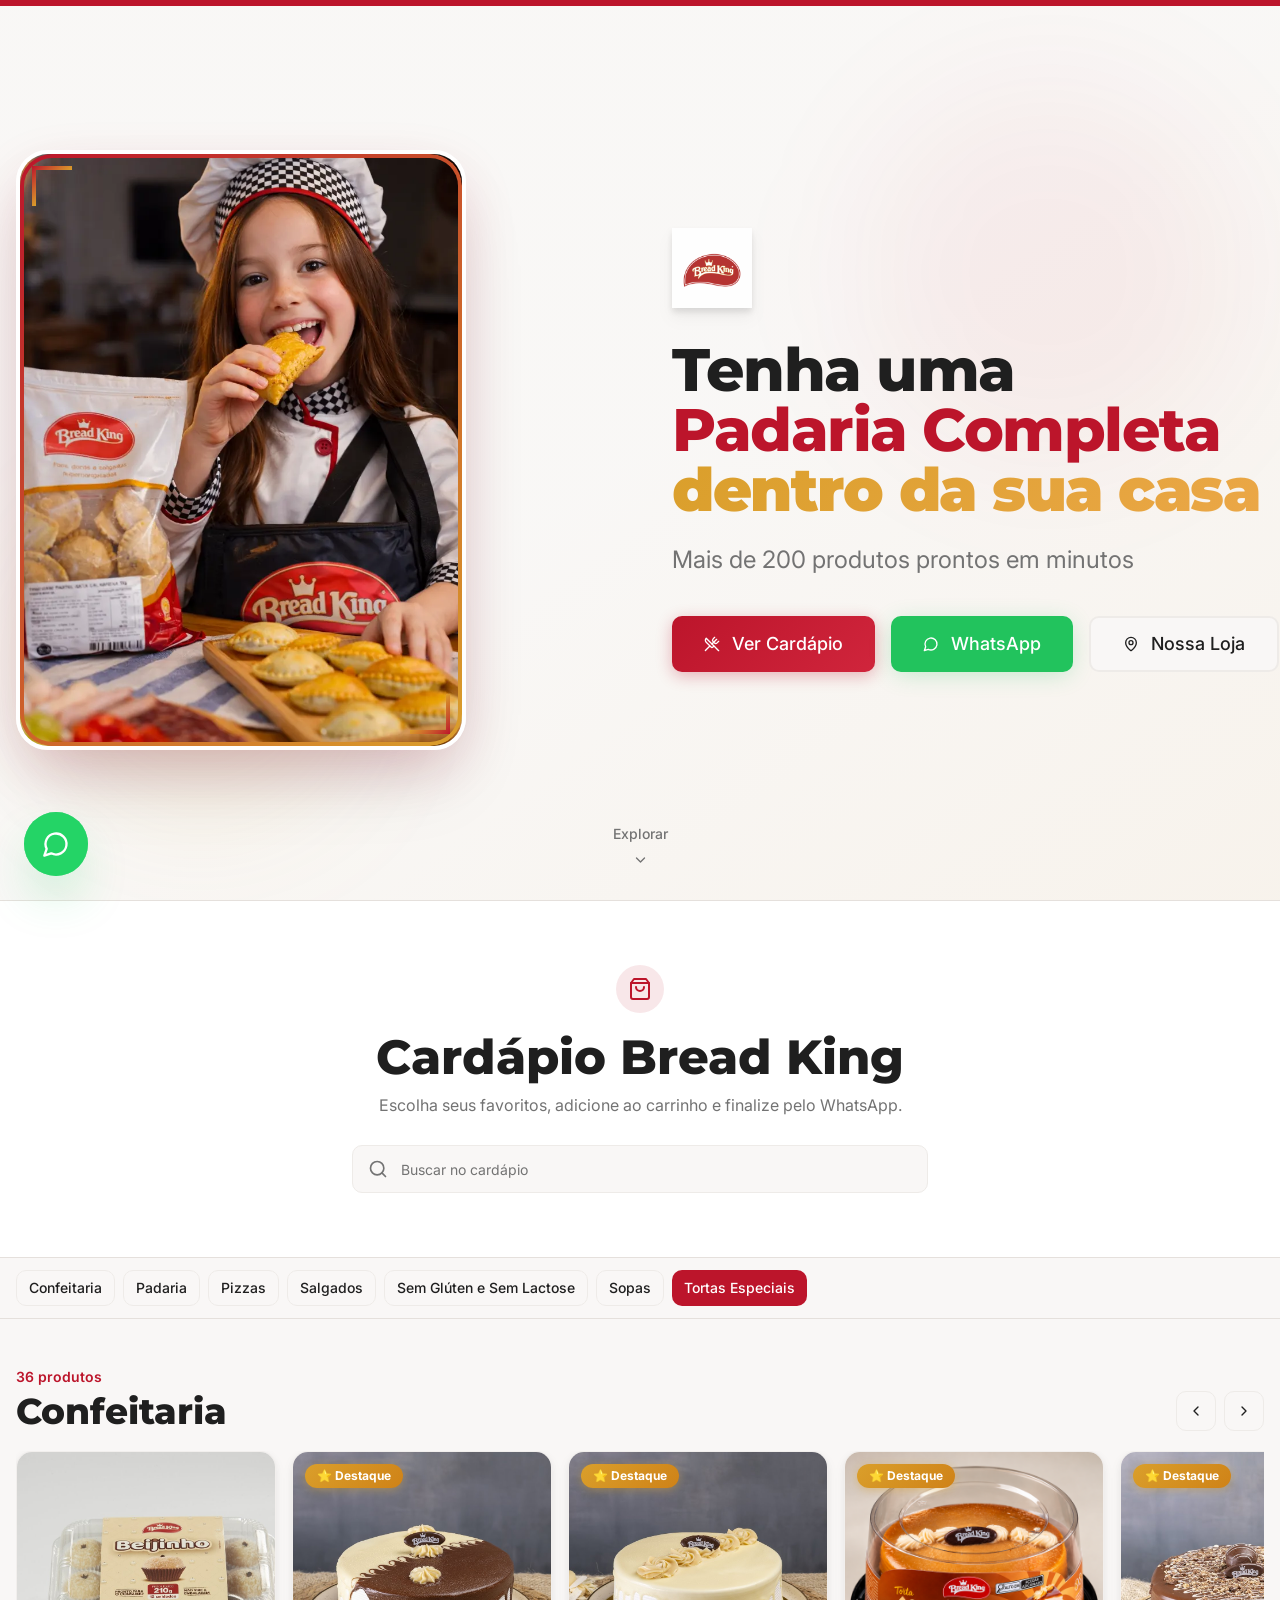
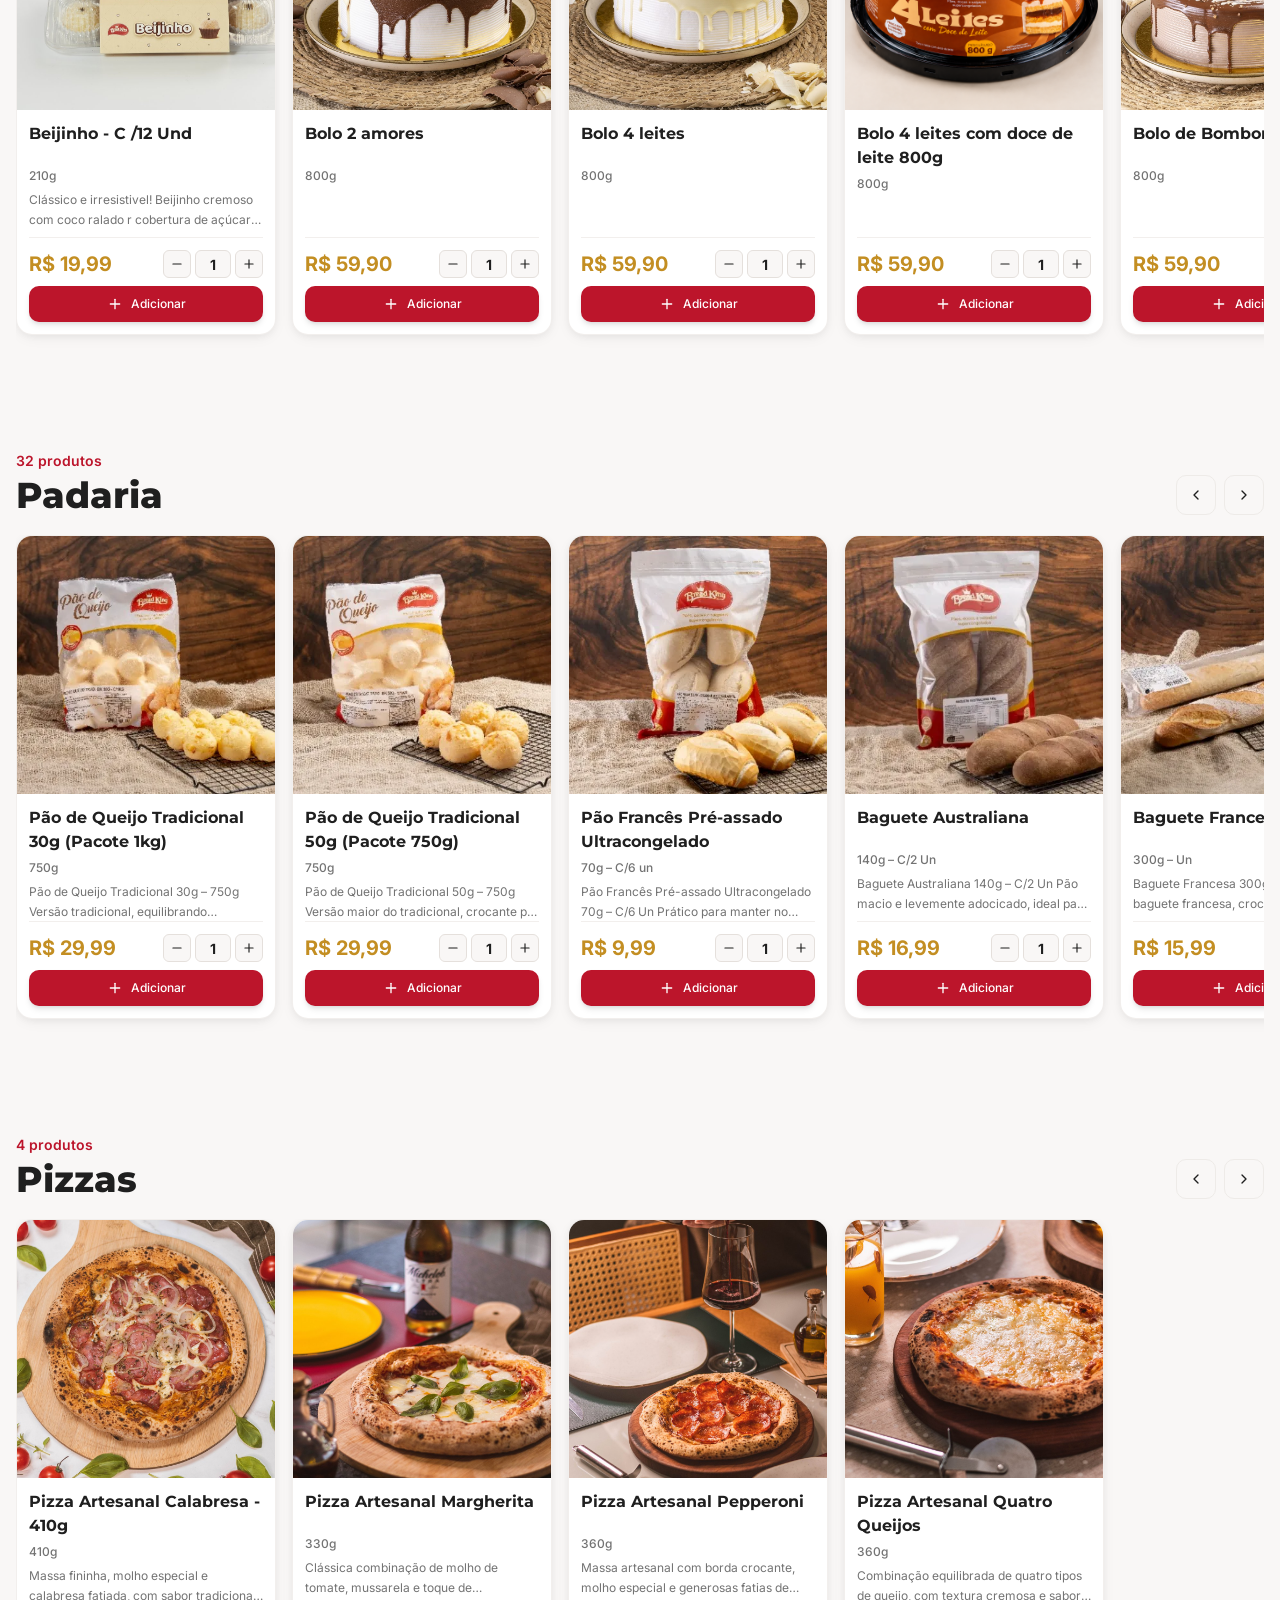
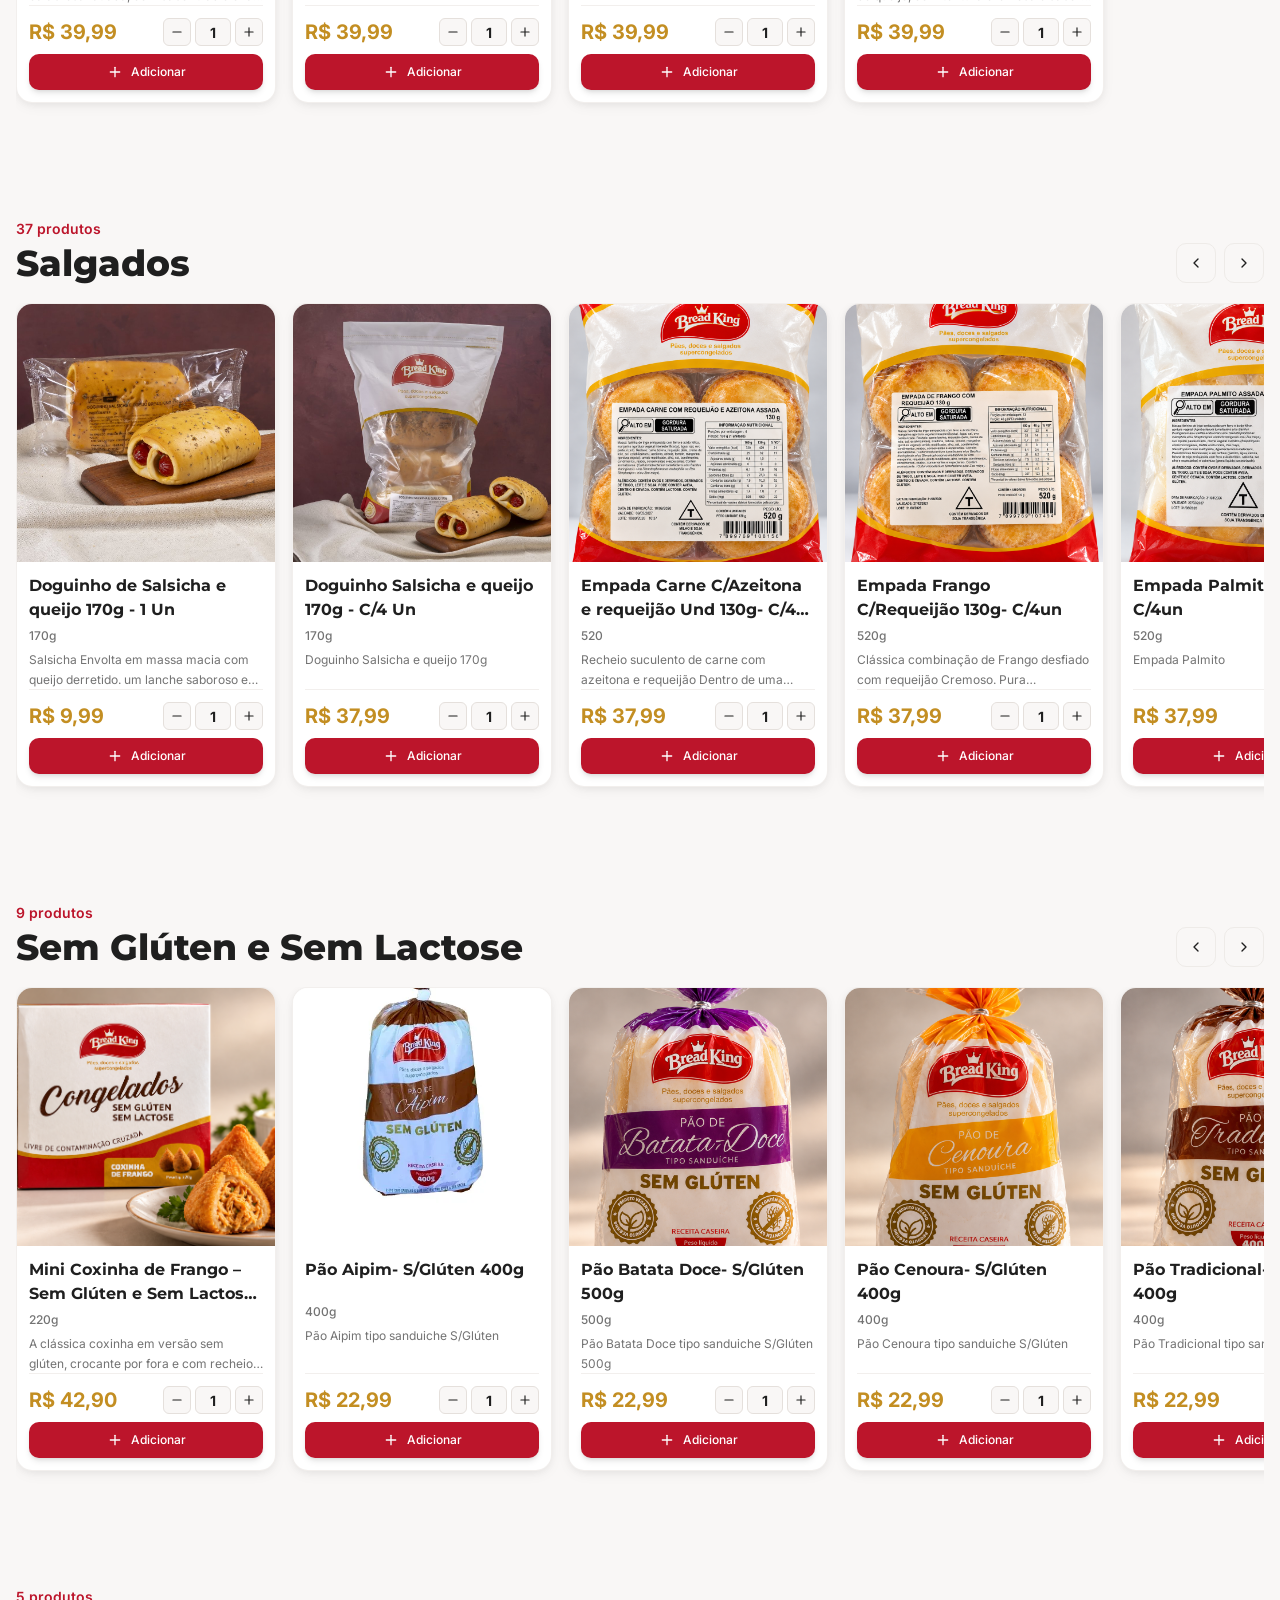
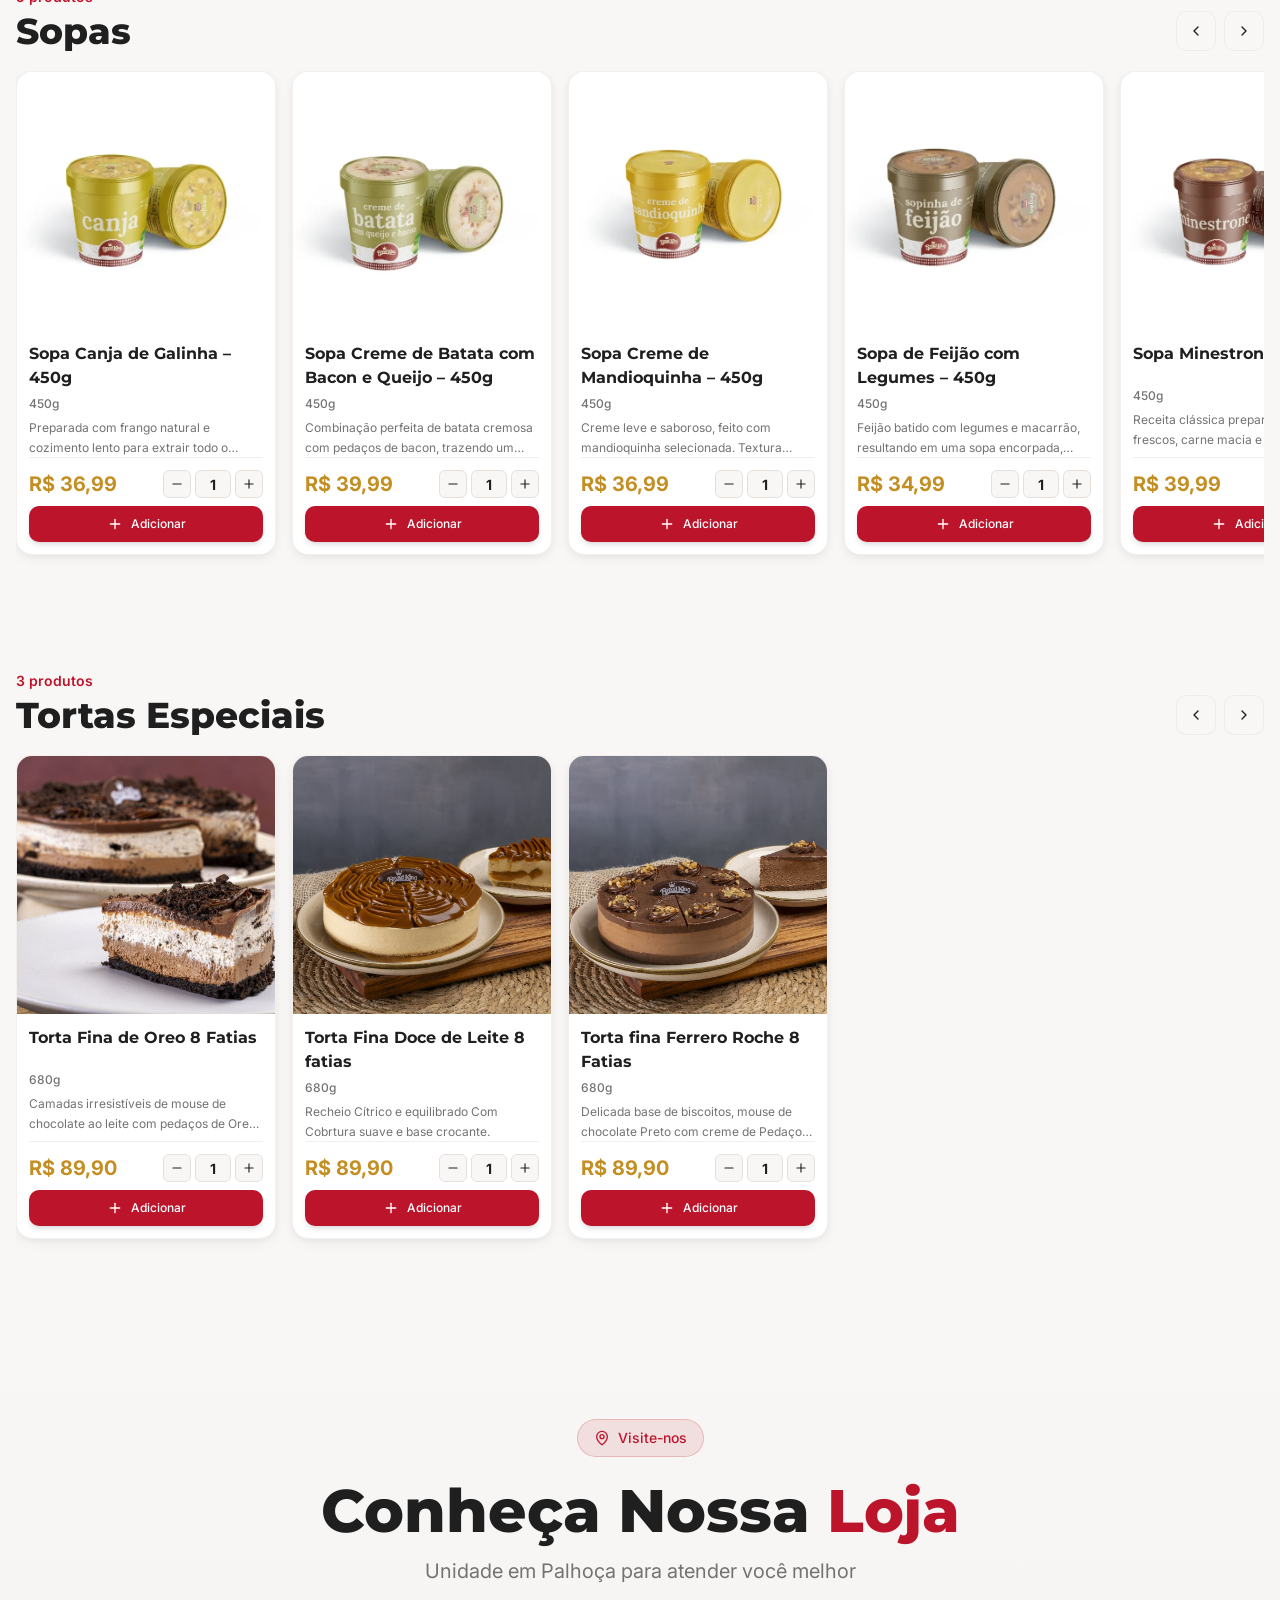
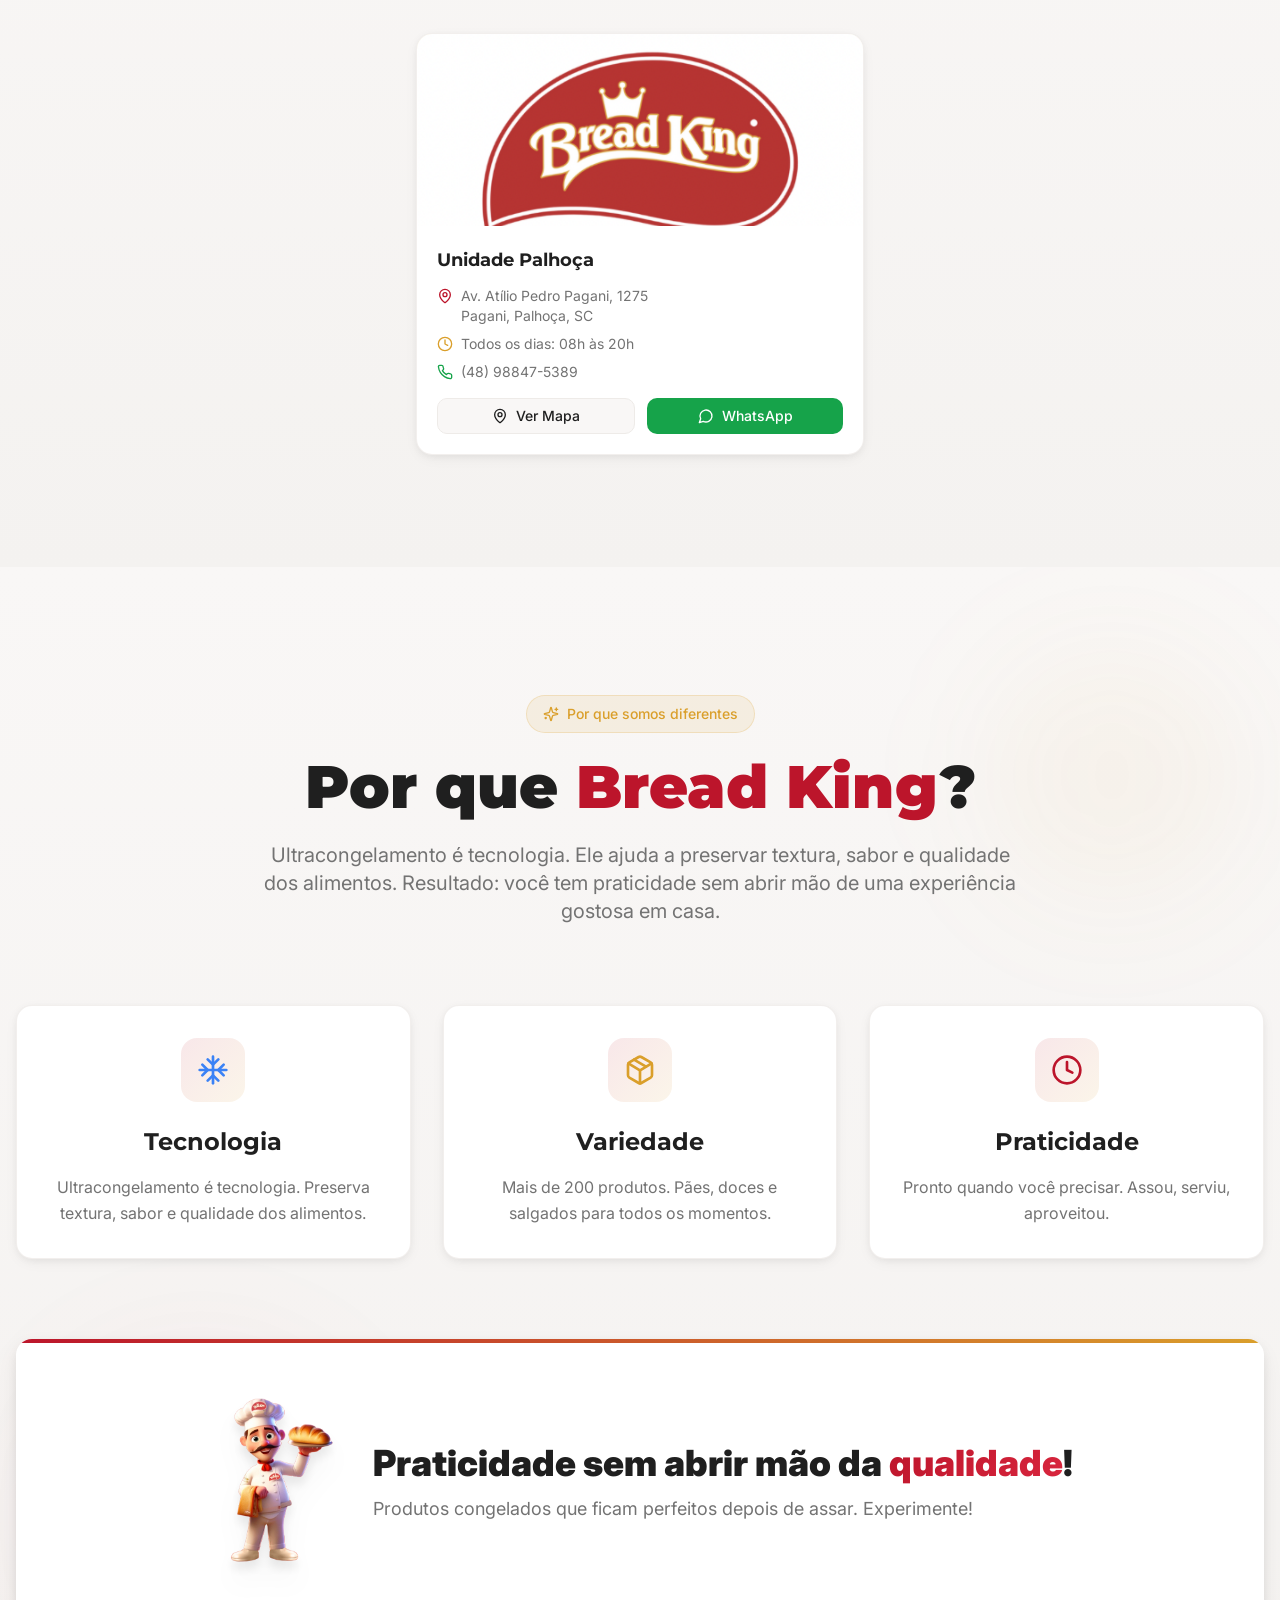
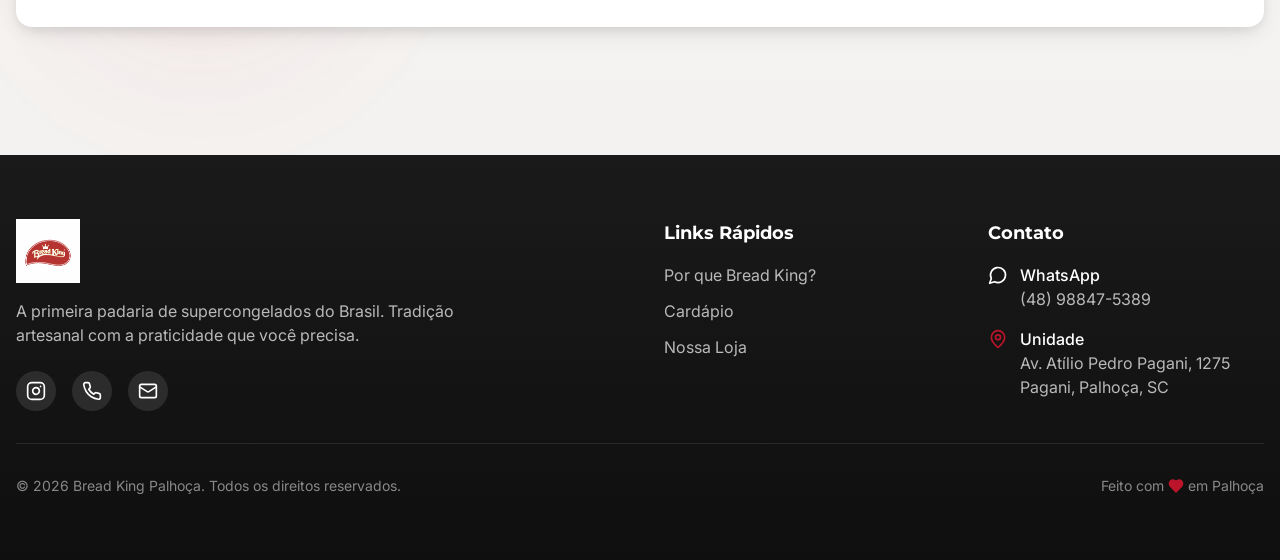
==== site/index.html @ 1076aaf2 "Etapa 1: escopo, levantamento e clone do site Bread King pra unidade Palhoça Co-Authored-By: Claude " ====
<!doctype html>
<html lang="pt-BR">
<head>
<meta charset="UTF-8"/><meta name="viewport" content="width=device-width, initial-scale=1.0"/><meta name="author" content="Bread King Palhoça"/><link rel="icon" type="image/png" href="imagens/marca/logo-bread-king-CVrHv7_B.png"/><link rel="preconnect" href="https://fonts.googleapis.com"/><link rel="preconnect" href="https://fonts.gstatic.com" crossorigin/><link href="https://fonts.googleapis.com/css2?family=Montserrat:wght@400;500;600;700;800;900&family=Inter:wght@300;400;500;600;700&display=swap" rel="stylesheet"/><link rel="stylesheet" href="estilos/referencia.css"/><link rel="stylesheet" href="estilos/extra.css"/><script src="dados/unidade.js"></script><script src="dados/catalogo.js"></script><script src="js/icones.js"></script><script src="js/comum.js"></script>
<title>Bread King Palhoça | Cardápio Completo</title>
<meta name="description" content="Conheça o cardápio completo da Bread King Palhoça e faça seu pedido pelo WhatsApp."/>
<meta property="og:title" content="Bread King Palhoça | Cardápio Completo"/><meta property="og:description" content="Conheça o cardápio completo da Bread King Palhoça e faça seu pedido pelo WhatsApp."/><meta property="og:type" content="website"/><meta property="og:image" content="imagens/marca/hero-leticia.webp"/>
<script src="js/cardapio.js"></script>
</head>
<body>
<div class="min-h-screen bg-background">
<section class="hero-split min-h-screen relative overflow-hidden">
  <div class="absolute top-0 left-0 right-0 w-full h-1.5 bg-primary z-10"></div>
  <div class="absolute inset-0 bg-gradient-to-br from-background via-background to-secondary/5"></div>
  <div class="absolute top-20 right-10 w-96 h-96 bg-primary/5 rounded-full blur-3xl"></div>
  <div class="absolute bottom-20 left-10 w-80 h-80 bg-secondary/10 rounded-full blur-3xl"></div>
  <div class="relative z-10 min-h-screen flex items-center"><div class="container mx-auto px-4 py-20"><div class="grid lg:grid-cols-2 gap-12 lg:gap-16 items-center">
    <div class="order-2 lg:order-1 flex justify-center lg:justify-start"><div class="hero-photo-frame"><img alt="Letícia com pão Bread King" class="w-full h-full object-cover" fetchpriority="high" src="imagens/marca/hero-leticia.webp" width="768" height="1152"/><div class="hero-photo-corner top-0 left-0"></div><div class="hero-photo-corner bottom-0 right-0 rotate-180"></div></div></div>
    <div class="order-1 lg:order-2 text-center lg:text-left">
      <div class="mb-8"><img alt="Bread King" class="h-16 md:h-20 object-contain mx-auto lg:mx-0 drop-shadow-lg" src="imagens/marca/logo-bread-king-CVrHv7_B.png"/></div>
      <h1 class="text-3xl sm:text-4xl md:text-5xl lg:text-6xl font-extrabold tracking-tight leading-[1.1] mb-6"><span class="block text-foreground">Tenha uma</span><span class="block text-primary">Padaria Completa</span><span class="block bread-gradient-text-gold">dentro da sua casa</span></h1>
      <p class="text-lg md:text-xl lg:text-2xl text-muted-foreground max-w-xl mx-auto lg:mx-0 mb-10">Mais de 200 produtos prontos em minutos</p>
      <div class="flex flex-col sm:flex-row gap-4 justify-center lg:justify-start items-center">
        <button type="button" id="ver-cardapio" class="inline-flex items-center justify-center whitespace-nowrap font-medium ring-offset-background transition-colors focus-visible:outline-none focus-visible:ring-2 focus-visible:ring-ring focus-visible:ring-offset-2 disabled:pointer-events-none disabled:opacity-50 [&_svg]:pointer-events-none [&_svg]:size-4 [&_svg]:shrink-0 bg-primary text-primary-foreground hover:bg-primary/90 rounded-md btn-primary-gradient h-14 px-8 text-lg gap-3 w-full sm:w-auto bread-glow-red"><span data-icone="utensils-crossed"></span>Ver Cardápio</button>
        <a data-whats-href="Olá! Vim pelo site da Bread King Palhoça." target="_blank" rel="noopener" class="inline-flex items-center justify-center whitespace-nowrap font-medium ring-offset-background transition-colors focus-visible:outline-none focus-visible:ring-2 focus-visible:ring-ring focus-visible:ring-offset-2 disabled:pointer-events-none disabled:opacity-50 [&_svg]:pointer-events-none [&_svg]:size-4 [&_svg]:shrink-0 rounded-md h-14 px-8 text-lg bg-[hsl(142,70%,45%)] hover:bg-[hsl(142,70%,40%)] text-white gap-3 w-full sm:w-auto bread-glow-green"><span data-icone="message-circle"></span>WhatsApp</a>
        <button type="button" id="nossa-loja" class="inline-flex items-center justify-center whitespace-nowrap font-medium ring-offset-background transition-colors focus-visible:outline-none focus-visible:ring-2 focus-visible:ring-ring focus-visible:ring-offset-2 disabled:pointer-events-none disabled:opacity-50 [&_svg]:pointer-events-none [&_svg]:size-4 [&_svg]:shrink-0 border border-input bg-background hover:bg-accent hover:text-accent-foreground rounded-md btn-outline-premium h-14 px-8 text-lg gap-3 w-full sm:w-auto"><span data-icone="map-pin"></span>Nossa Loja</button>
      </div>
    </div>
  </div></div></div>
  <div class="absolute bottom-8 left-1/2 -translate-x-1/2"><button type="button" id="explorar" class="flex flex-col items-center gap-2 text-muted-foreground hover:text-primary transition-colors"><span class="text-sm font-medium">Explorar</span><span data-icone="chevron-down" class="animate-scroll-down"></span></button></div>
</section>

<section class="bg-background" id="cardapio">
  <div class="border-y border-border bg-card py-12 md:py-16"><div class="container mx-auto px-4 text-center">
    <div class="mx-auto mb-5 flex h-12 w-12 items-center justify-center rounded-full bg-primary/10 text-primary"><span data-icone="shopping-bag" data-cls="h-6 w-6"></span></div>
    <h2 class="text-3xl font-extrabold md:text-5xl">Cardápio Bread King</h2>
    <p class="mx-auto mt-3 max-w-2xl text-muted-foreground">Escolha seus favoritos, adicione ao carrinho e finalize pelo WhatsApp.</p>
    <div class="relative mx-auto mt-7 max-w-xl"><span data-icone="search" data-cls="pointer-events-none absolute left-4 top-1/2 h-5 w-5 -translate-y-1/2 text-muted-foreground"></span><input id="busca" type="search" class="flex w-full border border-input px-3 py-2 text-base ring-offset-background placeholder:text-muted-foreground focus-visible:outline-none focus-visible:ring-2 focus-visible:ring-ring focus-visible:ring-offset-2 md:text-sm h-12 rounded-md bg-background pl-12 pr-12" placeholder="Buscar no cardápio"/></div>
  </div></div>
  <nav aria-label="Categorias do cardápio" class="top-0 sticky z-30 border-b border-border bg-background/95 backdrop-blur-md"><div id="nav-categorias" class="container mx-auto flex gap-2 overflow-x-auto px-4 py-3 scrollbar-hide"></div></nav>
  <div class="container mx-auto px-4" id="categorias"></div>
</section>

<section id="lojas" class="section-subtle py-20 lg:py-28 relative overflow-hidden"><div class="container mx-auto px-4">
  <div class="text-center mb-12"><div class="inline-flex items-center gap-2 px-4 py-2 rounded-full bg-primary/10 border border-primary/20 mb-6"><span data-icone="map-pin" data-cls="h-4 w-4 text-primary"></span><span class="text-sm font-medium text-primary">Visite-nos</span></div>
  <h2 class="text-4xl md:text-5xl lg:text-6xl font-extrabold mb-4">Conheça Nossa <span class="text-primary">Loja</span></h2>
  <p class="text-lg md:text-xl text-muted-foreground max-w-2xl mx-auto">Unidade em Palhoça para atender você melhor</p></div>
  <div id="loja-card"></div>
</div></section>

<section id="porque" class="section-subtle py-24 lg:py-32 relative overflow-hidden">
  <div class="absolute top-20 right-10 w-64 h-64 bg-secondary/5 rounded-full blur-3xl"></div><div class="absolute bottom-20 left-10 w-80 h-80 bg-primary/5 rounded-full blur-3xl"></div>
  <div class="container mx-auto px-4 relative z-10">
    <div class="text-center mb-20"><div class="inline-flex items-center gap-2 px-4 py-2 rounded-full bg-secondary/10 border border-secondary/20 mb-6"><span data-icone="sparkles" data-cls="h-4 w-4 text-secondary"></span><span class="text-sm font-medium text-secondary">Por que somos diferentes</span></div>
    <h2 class="text-4xl md:text-6xl font-black mb-6">Por que <span class="text-primary">Bread King</span>?</h2>
    <p class="text-lg md:text-xl text-muted-foreground max-w-3xl mx-auto leading-relaxed">Ultracongelamento é tecnologia. Ele ajuda a preservar textura, sabor e qualidade dos alimentos. Resultado: você tem praticidade sem abrir mão de uma experiência gostosa em casa.</p></div>
    <div class="grid md:grid-cols-3 gap-8 mb-20">
      <div class="feature-card text-center group"><div class="feature-card-icon mx-auto text-blue-500"><span data-icone="snowflake" data-cls="h-8 w-8"></span></div><h3 class="text-2xl font-bold mb-4 group-hover:text-primary transition-colors">Tecnologia</h3><p class="text-muted-foreground leading-relaxed">Ultracongelamento é tecnologia. Preserva textura, sabor e qualidade dos alimentos.</p></div>
      <div class="feature-card text-center group"><div class="feature-card-icon mx-auto text-secondary"><span data-icone="package" data-cls="h-8 w-8"></span></div><h3 class="text-2xl font-bold mb-4 group-hover:text-primary transition-colors">Variedade</h3><p class="text-muted-foreground leading-relaxed">Mais de 200 produtos. Pães, doces e salgados para todos os momentos.</p></div>
      <div class="feature-card text-center group"><div class="feature-card-icon mx-auto text-primary"><span data-icone="clock" data-cls="h-8 w-8"></span></div><h3 class="text-2xl font-bold mb-4 group-hover:text-primary transition-colors">Praticidade</h3><p class="text-muted-foreground leading-relaxed">Pronto quando você precisar. Assou, serviu, aproveitou.</p></div>
    </div>
    <div class="bread-card-premium p-8 md:p-12 relative overflow-hidden"><div class="flex flex-col md:flex-row items-center justify-center gap-8"><img alt="Terence" class="h-36 md:h-48 object-contain drop-shadow-xl" src="imagens/marca/mascote-terence-DsFvsyE-.png"/><div class="text-center md:text-left"><p class="text-3xl md:text-4xl font-black mb-3">Praticidade sem abrir mão da <span class="bread-gradient-text">qualidade</span>!</p><p class="text-lg text-muted-foreground">Produtos congelados que ficam perfeitos depois de assar. Experimente!</p></div></div></div>
  </div>
</section>

<footer class="footer-gradient text-white"></footer>
</div>
<script>document.querySelectorAll("[data-icone]").forEach(function(s){s.outerHTML=icone(s.dataset.icone,s.dataset.cls||(s.className?s.className+" h-4 w-4":"h-5 w-5"));});</script>
</body>
</html>
---- site/estilos/referencia.css ----
*,:before,:after{--tw-border-spacing-x: 0;--tw-border-spacing-y: 0;--tw-translate-x: 0;--tw-translate-y: 0;--tw-rotate: 0;--tw-skew-x: 0;--tw-skew-y: 0;--tw-scale-x: 1;--tw-scale-y: 1;--tw-pan-x: ;--tw-pan-y: ;--tw-pinch-zoom: ;--tw-scroll-snap-strictness: proximity;--tw-gradient-from-position: ;--tw-gradient-via-position: ;--tw-gradient-to-position: ;--tw-ordinal: ;--tw-slashed-zero: ;--tw-numeric-figure: ;--tw-numeric-spacing: ;--tw-numeric-fraction: ;--tw-ring-inset: ;--tw-ring-offset-width: 0px;--tw-ring-offset-color: #fff;--tw-ring-color: rgb(59 130 246 / .5);--tw-ring-offset-shadow: 0 0 #0000;--tw-ring-shadow: 0 0 #0000;--tw-shadow: 0 0 #0000;--tw-shadow-colored: 0 0 #0000;--tw-blur: ;--tw-brightness: ;--tw-contrast: ;--tw-grayscale: ;--tw-hue-rotate: ;--tw-invert: ;--tw-saturate: ;--tw-sepia: ;--tw-drop-shadow: ;--tw-backdrop-blur: ;--tw-backdrop-brightness: ;--tw-backdrop-contrast: ;--tw-backdrop-grayscale: ;--tw-backdrop-hue-rotate: ;--tw-backdrop-invert: ;--tw-backdrop-opacity: ;--tw-backdrop-saturate: ;--tw-backdrop-sepia: ;--tw-contain-size: ;--tw-contain-layout: ;--tw-contain-paint: ;--tw-contain-style: }::backdrop{--tw-border-spacing-x: 0;--tw-border-spacing-y: 0;--tw-translate-x: 0;--tw-translate-y: 0;--tw-rotate: 0;--tw-skew-x: 0;--tw-skew-y: 0;--tw-scale-x: 1;--tw-scale-y: 1;--tw-pan-x: ;--tw-pan-y: ;--tw-pinch-zoom: ;--tw-scroll-snap-strictness: proximity;--tw-gradient-from-position: ;--tw-gradient-via-position: ;--tw-gradient-to-position: ;--tw-ordinal: ;--tw-slashed-zero: ;--tw-numeric-figure: ;--tw-numeric-spacing: ;--tw-numeric-fraction: ;--tw-ring-inset: ;--tw-ring-offset-width: 0px;--tw-ring-offset-color: #fff;--tw-ring-color: rgb(59 130 246 / .5);--tw-ring-offset-shadow: 0 0 #0000;--tw-ring-shadow: 0 0 #0000;--tw-shadow: 0 0 #0000;--tw-shadow-colored: 0 0 #0000;--tw-blur: ;--tw-brightness: ;--tw-contrast: ;--tw-grayscale: ;--tw-hue-rotate: ;--tw-invert: ;--tw-saturate: ;--tw-sepia: ;--tw-drop-shadow: ;--tw-backdrop-blur: ;--tw-backdrop-brightness: ;--tw-backdrop-contrast: ;--tw-backdrop-grayscale: ;--tw-backdrop-hue-rotate: ;--tw-backdrop-invert: ;--tw-backdrop-opacity: ;--tw-backdrop-saturate: ;--tw-backdrop-sepia: ;--tw-contain-size: ;--tw-contain-layout: ;--tw-contain-paint: ;--tw-contain-style: }*,:before,:after{box-sizing:border-box;border-width:0;border-style:solid;border-color:#e5e7eb}:before,:after{--tw-content: ""}html,:host{line-height:1.5;-webkit-text-size-adjust:100%;-moz-tab-size:4;-o-tab-size:4;tab-size:4;font-family:ui-sans-serif,system-ui,sans-serif,"Apple Color Emoji","Segoe UI Emoji",Segoe UI Symbol,"Noto Color Emoji";font-feature-settings:normal;font-variation-settings:normal;-webkit-tap-highlight-color:transparent}body{margin:0;line-height:inherit}hr{height:0;color:inherit;border-top-width:1px}abbr:where([title]){-webkit-text-decoration:underline dotted;text-decoration:underline dotted}h1,h2,h3,h4,h5,h6{font-size:inherit;font-weight:inherit}a{color:inherit;text-decoration:inherit}b,strong{font-weight:bolder}code,kbd,samp,pre{font-family:ui-monospace,SFMono-Regular,Menlo,Monaco,Consolas,Liberation Mono,Courier New,monospace;font-feature-settings:normal;font-variation-settings:normal;font-size:1em}small{font-size:80%}sub,sup{font-size:75%;line-height:0;position:relative;vertical-align:baseline}sub{bottom:-.25em}sup{top:-.5em}table{text-indent:0;border-color:inherit;border-collapse:collapse}button,input,optgroup,select,textarea{font-family:inherit;font-feature-settings:inherit;font-variation-settings:inherit;font-size:100%;font-weight:inherit;line-height:inherit;letter-spacing:inherit;color:inherit;margin:0;padding:0}button,select{text-transform:none}button,input:where([type=button]),input:where([type=reset]),input:where([type=submit]){-webkit-appearance:button;background-color:transparent;background-image:none}:-moz-focusring{outline:auto}:-moz-ui-invalid{box-shadow:none}progress{vertical-align:baseline}::-webkit-inner-spin-button,::-webkit-outer-spin-button{height:auto}[type=search]{-webkit-appearance:textfield;outline-offset:-2px}::-webkit-search-decoration{-webkit-appearance:none}::-webkit-file-upload-button{-webkit-appearance:button;font:inherit}summary{display:list-item}blockquote,dl,dd,h1,h2,h3,h4,h5,h6,hr,figure,p,pre{margin:0}fieldset{margin:0;padding:0}legend{padding:0}ol,ul,menu{list-style:none;margin:0;padding:0}dialog{padding:0}textarea{resize:vertical}input::-moz-placeholder,textarea::-moz-placeholder{opacity:1;color:#9ca3af}input::placeholder,textarea::placeholder{opacity:1;color:#9ca3af}button,[role=button]{cursor:pointer}:disabled{cursor:default}img,svg,video,canvas,audio,iframe,embed,object{display:block;vertical-align:middle}img,video{max-width:100%;height:auto}[hidden]:where(:not([hidden=until-found])){display:none}:root{--background: 30 20% 97%;--foreground: 0 0% 12%;--card: 0 0% 100%;--card-foreground: 0 0% 12%;--popover: 0 0% 100%;--popover-foreground: 0 0% 12%;--primary: 352 80% 41%;--primary-foreground: 0 0% 100%;--primary-glow: 352 90% 50%;--secondary: 40 70% 51%;--secondary-foreground: 0 0% 10%;--secondary-glow: 45 80% 55%;--muted: 30 10% 93%;--muted-foreground: 0 0% 45%;--accent: 30 20% 94%;--accent-foreground: 0 0% 12%;--destructive: 0 84% 60%;--destructive-foreground: 0 0% 100%;--border: 30 15% 88%;--input: 30 15% 92%;--ring: 352 80% 41%;--whatsapp: 142 70% 45%;--whatsapp-foreground: 0 0% 100%;--sidebar-background: 0 0% 100%;--sidebar-foreground: 0 0% 40%;--sidebar-primary: 352 80% 41%;--sidebar-primary-foreground: 0 0% 100%;--sidebar-accent: 30 20% 96%;--sidebar-accent-foreground: 0 0% 12%;--sidebar-border: 30 15% 90%;--sidebar-ring: 352 80% 41%;--radius: .75rem}.dark{--background: 0 0% 5%;--foreground: 0 0% 98%;--card: 0 0% 8%;--card-foreground: 0 0% 98%;--popover: 0 0% 8%;--popover-foreground: 0 0% 98%;--primary: 352 80% 41%;--primary-foreground: 0 0% 100%;--secondary: 40 70% 51%;--secondary-foreground: 0 0% 10%;--muted: 0 0% 12%;--muted-foreground: 0 0% 60%;--accent: 0 0% 12%;--accent-foreground: 0 0% 98%;--border: 0 0% 15%;--input: 0 0% 12%;--sidebar-background: 0 0% 8%;--sidebar-foreground: 0 0% 98%}.admin-theme{--background: 220 20% 97%;--foreground: 220 15% 15%;--card: 0 0% 100%;--card-foreground: 220 15% 15%;--popover: 0 0% 100%;--popover-foreground: 220 15% 15%;--primary: 352 80% 41%;--primary-foreground: 0 0% 100%;--secondary: 40 70% 51%;--secondary-foreground: 0 0% 100%;--muted: 220 15% 94%;--muted-foreground: 220 10% 45%;--accent: 220 15% 96%;--accent-foreground: 220 15% 15%;--border: 220 15% 90%;--input: 0 0% 100%;--sidebar-background: 0 0% 100%;--sidebar-foreground: 220 10% 40%;--sidebar-border: 220 15% 92%}*{border-color:hsl(var(--border))}body{background-color:hsl(var(--background));color:hsl(var(--foreground));-webkit-font-smoothing:antialiased;-moz-osx-font-smoothing:grayscale;font-family:Inter,system-ui,sans-serif}h1,h2,h3,h4,h5,h6{font-family:Montserrat,system-ui,sans-serif}html{scroll-behavior:smooth}.container{width:100%;margin-right:auto;margin-left:auto;padding-right:2rem;padding-left:2rem}@media (min-width: 1400px){.container{max-width:1400px}}.bread-gradient-text{-webkit-background-clip:text;background-clip:text;font-weight:900;color:transparent;background-image:linear-gradient(135deg,#bc152b,#d9263e,#da9f2b);background-size:200% 200%;animation:shimmer 3s ease-in-out infinite}.bread-gradient-text-gold{-webkit-background-clip:text;background-clip:text;font-weight:900;color:transparent;background-image:linear-gradient(135deg,#da9f2b,#eba747,#da9f2b);background-size:200% 200%;animation:shimmer 3s ease-in-out infinite}@keyframes shimmer{0%,to{background-position:0% 50%}50%{background-position:100% 50%}}.bread-card{position:relative;overflow:hidden;border-radius:1rem;background-color:hsl(var(--card));box-shadow:0 2px 8px -2px #0000000f,0 4px 16px -4px #00000014;border:1px solid hsl(var(--border) / .5);transition:all .4s cubic-bezier(.4,0,.2,1)}.bread-card:hover{box-shadow:0 8px 24px -4px #0000001a,0 16px 48px -8px #00000026;transform:translateY(-4px)}.bread-card-premium{position:relative;overflow:hidden;border-radius:1rem;background-color:hsl(var(--card));box-shadow:0 4px 12px -2px #00000014,0 8px 24px -6px #0000001f}.bread-card-premium:before{content:"";position:absolute;top:0;left:0;right:0;height:4px;background:linear-gradient(90deg,#bc152b,#da9f2b)}.admin-card{position:relative;overflow:hidden;border-radius:.75rem;background-color:hsl(var(--card));box-shadow:0 1px 3px #0000000a,0 4px 12px #0000000f;border:1px solid hsl(var(--border))}.admin-card:before{content:"";position:absolute;top:0;left:0;right:0;height:3px;background:linear-gradient(90deg,#bc152b,#da9f2b)}.admin-table{width:100%}.admin-table thead{background:linear-gradient(135deg,hsl(var(--muted)),hsl(var(--muted) / .7))}.admin-table th{padding:1rem;text-align:left;font-size:.75rem;line-height:1rem;font-weight:700;text-transform:uppercase;letter-spacing:.05em;color:hsl(var(--muted-foreground))}.admin-table tbody tr{border-top-width:1px;border-color:hsl(var(--border) / .5);transition-property:all;transition-timing-function:cubic-bezier(.4,0,.2,1);transition-duration:.2s;animation-duration:.2s}.admin-table tbody tr:hover{background:linear-gradient(90deg,#da9f2b08,#bc152b08)}.admin-table td{padding:1rem}.admin-sidebar{background:linear-gradient(180deg,#fff,#f9fafb);box-shadow:1px 0 12px #0000000a}.admin-btn-primary{font-weight:600;--tw-text-opacity: 1;color:rgb(255 255 255 / var(--tw-text-opacity, 1));background:linear-gradient(135deg,#bc152b,#d0253c);box-shadow:0 2px 8px #bc152b40;transition:all .2s ease}.admin-btn-primary:hover{box-shadow:0 4px 16px #bc152b59;transform:translateY(-1px)}.admin-btn-gold{font-weight:600;--tw-text-opacity: 1;color:rgb(255 255 255 / var(--tw-text-opacity, 1));background:linear-gradient(135deg,#da9f2b,#c9811d);box-shadow:0 2px 8px #da9f2b40;transition:all .2s ease}.admin-btn-gold:hover{box-shadow:0 4px 16px #da9f2b59;transform:translateY(-1px)}.badge-active{display:inline-flex;align-items:center;border-radius:9999px;padding:.125rem .625rem;font-size:.75rem;line-height:1rem;font-weight:500;background:#22c35d1f;color:#1b9849}.badge-inactive{display:inline-flex;align-items:center;border-radius:9999px;padding:.125rem .625rem;font-size:.75rem;line-height:1rem;font-weight:500;background:#8080801f;color:#737373}.badge-featured{position:absolute;top:.75rem;left:.75rem;border-radius:9999px;padding:.25rem .75rem;font-size:.75rem;line-height:1rem;font-weight:700;--tw-text-opacity: 1;color:rgb(255 255 255 / var(--tw-text-opacity, 1));background:linear-gradient(135deg,#da9f2b,#cf8217);box-shadow:0 2px 8px #da9f2b66}.bread-glow-red{box-shadow:0 4px 24px -4px #bc152b4d;transition:box-shadow .3s ease}.bread-glow-red:hover{box-shadow:0 6px 32px -4px #bc152b73}.bread-glow-green{box-shadow:0 4px 24px -4px #22c35d4d;transition:box-shadow .3s ease}.bread-glow-green:hover{box-shadow:0 6px 32px -4px #22c35d73}.product-card{overflow:hidden;border-radius:1rem;background-color:hsl(var(--card));box-shadow:0 2px 8px -2px #0000000f,0 4px 16px -4px #00000014;border:1px solid hsl(var(--border) / .5);transition:all .4s cubic-bezier(.4,0,.2,1)}.product-card:hover{box-shadow:0 8px 24px -4px #0000001a,0 16px 48px -8px #00000026;transform:translateY(-8px) scale(1.01);border-color:hsl(var(--primary) / .2)}.price-gold{font-weight:800;color:#c38e22}.feature-card{position:relative;overflow:hidden;border-radius:1rem;background-color:hsl(var(--card));padding:2rem;box-shadow:0 2px 8px -2px #0000000f,0 4px 16px -4px #00000014;border:1px solid hsl(var(--border) / .5);transition:all .4s cubic-bezier(.4,0,.2,1)}.feature-card:hover{box-shadow:0 8px 24px -4px #0000001a,0 16px 48px -8px #00000026;transform:translateY(-8px);border-color:hsl(var(--primary) / .2)}.feature-card-icon{margin-bottom:1.5rem;display:flex;height:4rem;width:4rem;align-items:center;justify-content:center;border-radius:1rem;background:linear-gradient(135deg,#bc152b1a,#da9f2b1a)}.store-card{overflow:hidden;border-radius:1rem;background-color:hsl(var(--card));box-shadow:0 2px 8px -2px #0000000f,0 4px 16px -4px #00000014;border:1px solid hsl(var(--border) / .5);transition:all .4s cubic-bezier(.4,0,.2,1)}.store-card:hover{box-shadow:0 8px 24px -4px #0000001a,0 16px 48px -8px #00000026;transform:translateY(-6px)}.store-card-image{position:relative;height:12rem;overflow:hidden}.store-card-image img{height:100%;width:100%;-o-object-fit:cover;object-fit:cover;transition:transform .6s ease}.store-card:hover .store-card-image img{transform:scale(1.08)}.upload-zone{border-radius:.75rem;border-width:2px;border-style:dashed;border-color:hsl(var(--border));padding:2rem;text-align:center;transition-property:all;transition-timing-function:cubic-bezier(.4,0,.2,1);transition-duration:.3s;animation-duration:.3s;background:hsl(var(--muted) / .3)}.upload-zone:hover,.upload-zone.dragging{border-color:hsl(var(--primary));background-color:hsl(var(--primary) / .05)}.marketplace-btn{display:flex;align-items:center;gap:1rem;border-radius:1rem;background-color:hsl(var(--card));padding:1rem 1.5rem;font-weight:600;box-shadow:0 2px 8px -2px #0000000f,0 4px 16px -4px #00000014;border:1px solid hsl(var(--border) / .5);transition:all .3s ease}.marketplace-btn:hover{box-shadow:0 4px 12px -2px #00000014,0 8px 24px -6px #0000001f;transform:translateY(-4px);border-color:hsl(var(--primary) / .3)}.testimonial-container{border-radius:1.5rem;background-color:hsl(var(--card));padding:2rem}@media (min-width: 768px){.testimonial-container{padding:3rem}}.testimonial-container{box-shadow:0 4px 12px -2px #00000014,0 8px 24px -6px #0000001f;border:1px solid hsl(var(--border) / .5)}.btn-primary-gradient{border-radius:.75rem;padding:1rem 2rem;font-weight:700;--tw-text-opacity: 1;color:rgb(255 255 255 / var(--tw-text-opacity, 1));background:linear-gradient(135deg,#bc152b,#d0253c);box-shadow:0 4px 16px #bc152b4d;transition:all .3s ease}.btn-primary-gradient:hover{box-shadow:0 8px 24px #bc152b66;transform:translateY(-2px)}.btn-outline-premium{border-radius:.75rem;background-color:#fffc;padding:1rem 2rem;font-weight:700;--tw-backdrop-blur: blur(4px);-webkit-backdrop-filter:var(--tw-backdrop-blur) var(--tw-backdrop-brightness) var(--tw-backdrop-contrast) var(--tw-backdrop-grayscale) var(--tw-backdrop-hue-rotate) var(--tw-backdrop-invert) var(--tw-backdrop-opacity) var(--tw-backdrop-saturate) var(--tw-backdrop-sepia);backdrop-filter:var(--tw-backdrop-blur) var(--tw-backdrop-brightness) var(--tw-backdrop-contrast) var(--tw-backdrop-grayscale) var(--tw-backdrop-hue-rotate) var(--tw-backdrop-invert) var(--tw-backdrop-opacity) var(--tw-backdrop-saturate) var(--tw-backdrop-sepia);border:2px solid hsl(var(--border));color:hsl(var(--foreground));transition:all .3s ease}.btn-outline-premium:hover{border-color:hsl(var(--primary));color:hsl(var(--primary));box-shadow:0 4px 12px #bc152b26}.sr-only{position:absolute;width:1px;height:1px;padding:0;margin:-1px;overflow:hidden;clip:rect(0,0,0,0);white-space:nowrap;border-width:0}.pointer-events-none{pointer-events:none}.pointer-events-auto{pointer-events:auto}.visible{visibility:visible}.invisible{visibility:hidden}.fixed{position:fixed}.absolute{position:absolute}.relative{position:relative}.sticky{position:sticky}.-inset-3{top:-.75rem;right:-.75rem;bottom:-.75rem;left:-.75rem}.inset-0{top:0;right:0;bottom:0;left:0}.inset-x-0{left:0;right:0}.inset-y-0{top:0;bottom:0}.-bottom-12{bottom:-3rem}.-bottom-40{bottom:-10rem}.-left-12{left:-3rem}.-left-40{left:-10rem}.-right-1{right:-.25rem}.-right-12{right:-3rem}.-right-4{right:-1rem}.-right-40{right:-10rem}.-top-1{top:-.25rem}.-top-12{top:-3rem}.-top-40{top:-10rem}.bottom-0{bottom:0}.bottom-20{bottom:5rem}.bottom-4{bottom:1rem}.bottom-5{bottom:1.25rem}.bottom-6{bottom:1.5rem}.bottom-8{bottom:2rem}.left-0{left:0}.left-1{left:.25rem}.left-1\/2{left:50%}.left-10{left:2.5rem}.left-2{left:.5rem}.left-3{left:.75rem}.left-3\.5{left:.875rem}.left-4{left:1rem}.left-6{left:1.5rem}.left-\[50\%\]{left:50%}.right-0{right:0}.right-1{right:.25rem}.right-10{right:2.5rem}.right-2{right:.5rem}.right-20{right:5rem}.right-3{right:.75rem}.right-4{right:1rem}.right-5{right:1.25rem}.right-6{right:1.5rem}.top-0{top:0}.top-1{top:.25rem}.top-1\.5{top:.375rem}.top-1\/2{top:50%}.top-2{top:.5rem}.top-20{top:5rem}.top-24{top:6rem}.top-3{top:.75rem}.top-3\.5{top:.875rem}.top-4{top:1rem}.top-40{top:10rem}.top-6{top:1.5rem}.top-\[1px\]{top:1px}.top-\[50\%\]{top:50%}.top-\[57px\]{top:57px}.top-\[60\%\]{top:60%}.top-full{top:100%}.-z-10{z-index:-10}.z-10{z-index:10}.z-20{z-index:20}.z-30{z-index:30}.z-40{z-index:40}.z-50{z-index:50}.z-\[100\]{z-index:100}.z-\[1\]{z-index:1}.z-\[60\]{z-index:60}.z-\[70\]{z-index:70}.order-1{order:1}.order-2{order:2}.-m-0{margin:-0px}.-mx-1{margin-left:-.25rem;margin-right:-.25rem}.mx-2{margin-left:.5rem;margin-right:.5rem}.mx-3\.5{margin-left:.875rem;margin-right:.875rem}.mx-auto{margin-left:auto;margin-right:auto}.my-0\.5{margin-top:.125rem;margin-bottom:.125rem}.my-1{margin-top:.25rem;margin-bottom:.25rem}.my-5{margin-top:1.25rem;margin-bottom:1.25rem}.my-8{margin-top:2rem;margin-bottom:2rem}.-mb-1{margin-bottom:-.25rem}.-ml-4{margin-left:-1rem}.-mt-4{margin-top:-1rem}.-mt-6{margin-top:-1.5rem}.mb-1{margin-bottom:.25rem}.mb-1\.5{margin-bottom:.375rem}.mb-10{margin-bottom:2.5rem}.mb-12{margin-bottom:3rem}.mb-16{margin-bottom:4rem}.mb-2{margin-bottom:.5rem}.mb-20{margin-bottom:5rem}.mb-3{margin-bottom:.75rem}.mb-4{margin-bottom:1rem}.mb-5{margin-bottom:1.25rem}.mb-6{margin-bottom:1.5rem}.mb-8{margin-bottom:2rem}.ml-0\.5{margin-left:.125rem}.ml-1{margin-left:.25rem}.ml-2{margin-left:.5rem}.ml-auto{margin-left:auto}.mr-1{margin-right:.25rem}.mr-2{margin-right:.5rem}.mr-3{margin-right:.75rem}.mt-0\.5{margin-top:.125rem}.mt-1{margin-top:.25rem}.mt-1\.5{margin-top:.375rem}.mt-10{margin-top:2.5rem}.mt-2{margin-top:.5rem}.mt-24{margin-top:6rem}.mt-3{margin-top:.75rem}.mt-4{margin-top:1rem}.mt-5{margin-top:1.25rem}.mt-6{margin-top:1.5rem}.mt-7{margin-top:1.75rem}.mt-8{margin-top:2rem}.mt-auto{margin-top:auto}.line-clamp-2{overflow:hidden;display:-webkit-box;-webkit-box-orient:vertical;-webkit-line-clamp:2}.block{display:block}.inline-block{display:inline-block}.inline{display:inline}.flex{display:flex}.inline-flex{display:inline-flex}.table{display:table}.grid{display:grid}.hidden{display:none}.aspect-\[3\/4\]{aspect-ratio:3/4}.aspect-\[4\/5\]{aspect-ratio:4/5}.aspect-square{aspect-ratio:1 / 1}.aspect-video{aspect-ratio:16 / 9}.size-4{width:1rem;height:1rem}.h-1{height:.25rem}.h-1\.5{height:.375rem}.h-10{height:2.5rem}.h-11{height:2.75rem}.h-12{height:3rem}.h-14{height:3.5rem}.h-16{height:4rem}.h-2{height:.5rem}.h-2\.5{height:.625rem}.h-20{height:5rem}.h-24{height:6rem}.h-3{height:.75rem}.h-3\.5{height:.875rem}.h-32{height:8rem}.h-36{height:9rem}.h-4{height:1rem}.h-40{height:10rem}.h-48{height:12rem}.h-5{height:1.25rem}.h-6{height:1.5rem}.h-60{height:15rem}.h-64{height:16rem}.h-7{height:1.75rem}.h-8{height:2rem}.h-80{height:20rem}.h-9{height:2.25rem}.h-96{height:24rem}.h-\[110px\]{height:110px}.h-\[1px\]{height:1px}.h-\[400px\]{height:400px}.h-\[500px\]{height:500px}.h-\[var\(--radix-navigation-menu-viewport-height\)\]{height:var(--radix-navigation-menu-viewport-height)}.h-\[var\(--radix-select-trigger-height\)\]{height:var(--radix-select-trigger-height)}.h-auto{height:auto}.h-full{height:100%}.h-px{height:1px}.h-svh{height:100svh}.max-h-96{max-height:24rem}.max-h-\[300px\]{max-height:300px}.max-h-\[34vh\]{max-height:34vh}.max-h-\[46vh\]{max-height:46vh}.max-h-\[520px\]{max-height:520px}.max-h-\[62vh\]{max-height:62vh}.max-h-\[78vh\]{max-height:78vh}.max-h-\[85vh\]{max-height:85vh}.max-h-\[90vh\]{max-height:90vh}.max-h-\[92vh\]{max-height:92vh}.max-h-screen{max-height:100vh}.min-h-0{min-height:0px}.min-h-10{min-height:2.5rem}.min-h-64{min-height:16rem}.min-h-\[100px\]{min-height:100px}.min-h-\[140px\]{min-height:140px}.min-h-\[80px\]{min-height:80px}.min-h-screen{min-height:100vh}.min-h-svh{min-height:100svh}.w-0{width:0px}.w-1{width:.25rem}.w-1\.5{width:.375rem}.w-1\/2{width:50%}.w-1\/3{width:33.333333%}.w-10{width:2.5rem}.w-11{width:2.75rem}.w-12{width:3rem}.w-14{width:3.5rem}.w-16{width:4rem}.w-2{width:.5rem}.w-2\.5{width:.625rem}.w-20{width:5rem}.w-24{width:6rem}.w-3{width:.75rem}.w-3\.5{width:.875rem}.w-3\/4{width:75%}.w-4{width:1rem}.w-40{width:10rem}.w-44{width:11rem}.w-48{width:12rem}.w-5{width:1.25rem}.w-56{width:14rem}.w-6{width:1.5rem}.w-64{width:16rem}.w-7{width:1.75rem}.w-72{width:18rem}.w-8{width:2rem}.w-80{width:20rem}.w-9{width:2.25rem}.w-96{width:24rem}.w-\[--sidebar-width\]{width:var(--sidebar-width)}.w-\[100px\]{width:100px}.w-\[1px\]{width:1px}.w-\[22\%\]{width:22%}.w-\[400px\]{width:400px}.w-\[500px\]{width:500px}.w-\[72vw\]{width:72vw}.w-\[88px\]{width:88px}.w-\[88vw\]{width:88vw}.w-\[92vw\]{width:92vw}.w-auto{width:auto}.w-fit{width:-moz-fit-content;width:fit-content}.w-full{width:100%}.w-max{width:-moz-max-content;width:max-content}.w-px{width:1px}.min-w-0{min-width:0px}.min-w-10{min-width:2.5rem}.min-w-24{min-width:6rem}.min-w-5{min-width:1.25rem}.min-w-6{min-width:1.5rem}.min-w-7{min-width:1.75rem}.min-w-8{min-width:2rem}.min-w-\[12rem\]{min-width:12rem}.min-w-\[220px\]{min-width:220px}.min-w-\[60px\]{min-width:60px}.min-w-\[760px\]{min-width:760px}.min-w-\[80px\]{min-width:80px}.min-w-\[8rem\]{min-width:8rem}.min-w-\[var\(--radix-select-trigger-width\)\]{min-width:var(--radix-select-trigger-width)}.max-w-2xl{max-width:42rem}.max-w-32{max-width:8rem}.max-w-3xl{max-width:48rem}.max-w-4xl{max-width:56rem}.max-w-6xl{max-width:72rem}.max-w-\[--skeleton-width\]{max-width:var(--skeleton-width)}.max-w-\[260px\]{max-width:260px}.max-w-\[520px\]{max-width:520px}.max-w-lg{max-width:32rem}.max-w-max{max-width:-moz-max-content;max-width:max-content}.max-w-md{max-width:28rem}.max-w-sm{max-width:24rem}.max-w-xl{max-width:36rem}.max-w-xs{max-width:20rem}.flex-1{flex:1 1 0%}.flex-\[0_0_100\%\]{flex:0 0 100%}.flex-\[0_0_85\%\]{flex:0 0 85%}.flex-shrink-0,.shrink-0{flex-shrink:0}.grow{flex-grow:1}.grow-0{flex-grow:0}.basis-full{flex-basis:100%}.caption-bottom{caption-side:bottom}.border-collapse{border-collapse:collapse}.-translate-x-1\/2{--tw-translate-x: -50%;transform:translate(var(--tw-translate-x),var(--tw-translate-y)) rotate(var(--tw-rotate)) skew(var(--tw-skew-x)) skewY(var(--tw-skew-y)) scaleX(var(--tw-scale-x)) scaleY(var(--tw-scale-y))}.-translate-x-4{--tw-translate-x: -1rem;transform:translate(var(--tw-translate-x),var(--tw-translate-y)) rotate(var(--tw-rotate)) skew(var(--tw-skew-x)) skewY(var(--tw-skew-y)) scaleX(var(--tw-scale-x)) scaleY(var(--tw-scale-y))}.-translate-x-px{--tw-translate-x: -1px;transform:translate(var(--tw-translate-x),var(--tw-translate-y)) rotate(var(--tw-rotate)) skew(var(--tw-skew-x)) skewY(var(--tw-skew-y)) scaleX(var(--tw-scale-x)) scaleY(var(--tw-scale-y))}.-translate-y-1\/2{--tw-translate-y: -50%;transform:translate(var(--tw-translate-x),var(--tw-translate-y)) rotate(var(--tw-rotate)) skew(var(--tw-skew-x)) skewY(var(--tw-skew-y)) scaleX(var(--tw-scale-x)) scaleY(var(--tw-scale-y))}.translate-x-1\/2{--tw-translate-x: 50%;transform:translate(var(--tw-translate-x),var(--tw-translate-y)) rotate(var(--tw-rotate)) skew(var(--tw-skew-x)) skewY(var(--tw-skew-y)) scaleX(var(--tw-scale-x)) scaleY(var(--tw-scale-y))}.translate-x-4{--tw-translate-x: 1rem;transform:translate(var(--tw-translate-x),var(--tw-translate-y)) rotate(var(--tw-rotate)) skew(var(--tw-skew-x)) skewY(var(--tw-skew-y)) scaleX(var(--tw-scale-x)) scaleY(var(--tw-scale-y))}.translate-x-\[-50\%\]{--tw-translate-x: -50%;transform:translate(var(--tw-translate-x),var(--tw-translate-y)) rotate(var(--tw-rotate)) skew(var(--tw-skew-x)) skewY(var(--tw-skew-y)) scaleX(var(--tw-scale-x)) scaleY(var(--tw-scale-y))}.translate-x-px{--tw-translate-x: 1px;transform:translate(var(--tw-translate-x),var(--tw-translate-y)) rotate(var(--tw-rotate)) skew(var(--tw-skew-x)) skewY(var(--tw-skew-y)) scaleX(var(--tw-scale-x)) scaleY(var(--tw-scale-y))}.translate-y-1\/2{--tw-translate-y: 50%;transform:translate(var(--tw-translate-x),var(--tw-translate-y)) rotate(var(--tw-rotate)) skew(var(--tw-skew-x)) skewY(var(--tw-skew-y)) scaleX(var(--tw-scale-x)) scaleY(var(--tw-scale-y))}.translate-y-\[-50\%\]{--tw-translate-y: -50%;transform:translate(var(--tw-translate-x),var(--tw-translate-y)) rotate(var(--tw-rotate)) skew(var(--tw-skew-x)) skewY(var(--tw-skew-y)) scaleX(var(--tw-scale-x)) scaleY(var(--tw-scale-y))}.rotate-180{--tw-rotate: 180deg;transform:translate(var(--tw-translate-x),var(--tw-translate-y)) rotate(var(--tw-rotate)) skew(var(--tw-skew-x)) skewY(var(--tw-skew-y)) scaleX(var(--tw-scale-x)) scaleY(var(--tw-scale-y))}.rotate-45{--tw-rotate: 45deg;transform:translate(var(--tw-translate-x),var(--tw-translate-y)) rotate(var(--tw-rotate)) skew(var(--tw-skew-x)) skewY(var(--tw-skew-y)) scaleX(var(--tw-scale-x)) scaleY(var(--tw-scale-y))}.rotate-90{--tw-rotate: 90deg;transform:translate(var(--tw-translate-x),var(--tw-translate-y)) rotate(var(--tw-rotate)) skew(var(--tw-skew-x)) skewY(var(--tw-skew-y)) scaleX(var(--tw-scale-x)) scaleY(var(--tw-scale-y))}.transform{transform:translate(var(--tw-translate-x),var(--tw-translate-y)) rotate(var(--tw-rotate)) skew(var(--tw-skew-x)) skewY(var(--tw-skew-y)) scaleX(var(--tw-scale-x)) scaleY(var(--tw-scale-y))}@keyframes bounce{0%,to{transform:translateY(-25%);animation-timing-function:cubic-bezier(.8,0,1,1)}50%{transform:none;animation-timing-function:cubic-bezier(0,0,.2,1)}}.animate-bounce{animation:bounce 1s infinite}@keyframes ping{75%,to{transform:scale(2);opacity:0}}.animate-ping{animation:ping 1s cubic-bezier(0,0,.2,1) infinite}@keyframes pulse{50%{opacity:.5}}.animate-pulse{animation:pulse 2s cubic-bezier(.4,0,.6,1) infinite}@keyframes spin{to{transform:rotate(360deg)}}.animate-spin{animation:spin 1s linear infinite}.cursor-crosshair{cursor:crosshair}.cursor-default{cursor:default}.cursor-pointer{cursor:pointer}.touch-none{touch-action:none}.select-none{-webkit-user-select:none;-moz-user-select:none;user-select:none}.resize-none{resize:none}.resize{resize:both}.snap-x{scroll-snap-type:x var(--tw-scroll-snap-strictness)}.snap-mandatory{--tw-scroll-snap-strictness: mandatory}.snap-start{scroll-snap-align:start}.snap-center{scroll-snap-align:center}.scroll-ml-\[4vw\]{scroll-margin-left:4vw}.scroll-mt-40{scroll-margin-top:10rem}.list-none{list-style-type:none}.grid-cols-1{grid-template-columns:repeat(1,minmax(0,1fr))}.grid-cols-2{grid-template-columns:repeat(2,minmax(0,1fr))}.grid-cols-3{grid-template-columns:repeat(3,minmax(0,1fr))}.flex-row{flex-direction:row}.flex-col{flex-direction:column}.flex-col-reverse{flex-direction:column-reverse}.flex-wrap{flex-wrap:wrap}.items-start{align-items:flex-start}.items-end{align-items:flex-end}.items-center{align-items:center}.items-baseline{align-items:baseline}.items-stretch{align-items:stretch}.justify-start{justify-content:flex-start}.justify-end{justify-content:flex-end}.justify-center{justify-content:center}.justify-between{justify-content:space-between}.gap-0{gap:0px}.gap-0\.5{gap:.125rem}.gap-1{gap:.25rem}.gap-1\.5{gap:.375rem}.gap-10{gap:2.5rem}.gap-12{gap:3rem}.gap-2{gap:.5rem}.gap-3{gap:.75rem}.gap-4{gap:1rem}.gap-5{gap:1.25rem}.gap-6{gap:1.5rem}.gap-8{gap:2rem}.gap-x-6{-moz-column-gap:1.5rem;column-gap:1.5rem}.gap-y-2{row-gap:.5rem}.space-x-1>:not([hidden])~:not([hidden]){--tw-space-x-reverse: 0;margin-right:calc(.25rem * var(--tw-space-x-reverse));margin-left:calc(.25rem * calc(1 - var(--tw-space-x-reverse)))}.space-x-4>:not([hidden])~:not([hidden]){--tw-space-x-reverse: 0;margin-right:calc(1rem * var(--tw-space-x-reverse));margin-left:calc(1rem * calc(1 - var(--tw-space-x-reverse)))}.space-y-1>:not([hidden])~:not([hidden]){--tw-space-y-reverse: 0;margin-top:calc(.25rem * calc(1 - var(--tw-space-y-reverse)));margin-bottom:calc(.25rem * var(--tw-space-y-reverse))}.space-y-1\.5>:not([hidden])~:not([hidden]){--tw-space-y-reverse: 0;margin-top:calc(.375rem * calc(1 - var(--tw-space-y-reverse)));margin-bottom:calc(.375rem * var(--tw-space-y-reverse))}.space-y-10>:not([hidden])~:not([hidden]){--tw-space-y-reverse: 0;margin-top:calc(2.5rem * calc(1 - var(--tw-space-y-reverse)));margin-bottom:calc(2.5rem * var(--tw-space-y-reverse))}.space-y-12>:not([hidden])~:not([hidden]){--tw-space-y-reverse: 0;margin-top:calc(3rem * calc(1 - var(--tw-space-y-reverse)));margin-bottom:calc(3rem * var(--tw-space-y-reverse))}.space-y-2>:not([hidden])~:not([hidden]){--tw-space-y-reverse: 0;margin-top:calc(.5rem * calc(1 - var(--tw-space-y-reverse)));margin-bottom:calc(.5rem * var(--tw-space-y-reverse))}.space-y-3>:not([hidden])~:not([hidden]){--tw-space-y-reverse: 0;margin-top:calc(.75rem * calc(1 - var(--tw-space-y-reverse)));margin-bottom:calc(.75rem * var(--tw-space-y-reverse))}.space-y-4>:not([hidden])~:not([hidden]){--tw-space-y-reverse: 0;margin-top:calc(1rem * calc(1 - var(--tw-space-y-reverse)));margin-bottom:calc(1rem * var(--tw-space-y-reverse))}.space-y-5>:not([hidden])~:not([hidden]){--tw-space-y-reverse: 0;margin-top:calc(1.25rem * calc(1 - var(--tw-space-y-reverse)));margin-bottom:calc(1.25rem * var(--tw-space-y-reverse))}.space-y-6>:not([hidden])~:not([hidden]){--tw-space-y-reverse: 0;margin-top:calc(1.5rem * calc(1 - var(--tw-space-y-reverse)));margin-bottom:calc(1.5rem * var(--tw-space-y-reverse))}.space-y-8>:not([hidden])~:not([hidden]){--tw-space-y-reverse: 0;margin-top:calc(2rem * calc(1 - var(--tw-space-y-reverse)));margin-bottom:calc(2rem * var(--tw-space-y-reverse))}.overflow-auto{overflow:auto}.overflow-hidden{overflow:hidden}.overflow-x-auto{overflow-x:auto}.overflow-y-auto{overflow-y:auto}.overflow-x-hidden{overflow-x:hidden}.scroll-smooth{scroll-behavior:smooth}.truncate{overflow:hidden;text-overflow:ellipsis;white-space:nowrap}.whitespace-nowrap{white-space:nowrap}.whitespace-pre-line{white-space:pre-line}.whitespace-pre-wrap{white-space:pre-wrap}.break-words{overflow-wrap:break-word}.rounded{border-radius:.25rem}.rounded-2xl{border-radius:1rem}.rounded-3xl{border-radius:1.5rem}.rounded-\[28px\]{border-radius:28px}.rounded-\[2px\]{border-radius:2px}.rounded-\[inherit\]{border-radius:inherit}.rounded-full{border-radius:9999px}.rounded-lg{border-radius:var(--radius)}.rounded-md{border-radius:calc(var(--radius) - 2px)}.rounded-sm{border-radius:calc(var(--radius) - 4px)}.rounded-xl{border-radius:.75rem}.rounded-r-full{border-top-right-radius:9999px;border-bottom-right-radius:9999px}.rounded-t-3xl{border-top-left-radius:1.5rem;border-top-right-radius:1.5rem}.rounded-t-\[10px\]{border-top-left-radius:10px;border-top-right-radius:10px}.rounded-tl-2xl{border-top-left-radius:1rem}.rounded-tl-sm{border-top-left-radius:calc(var(--radius) - 4px)}.rounded-tr-2xl{border-top-right-radius:1rem}.border{border-width:1px}.border-0{border-width:0px}.border-2{border-width:2px}.border-\[1\.5px\]{border-width:1.5px}.border-y{border-top-width:1px;border-bottom-width:1px}.border-b{border-bottom-width:1px}.border-l{border-left-width:1px}.border-l-2{border-left-width:2px}.border-r{border-right-width:1px}.border-t{border-top-width:1px}.border-dashed{border-style:dashed}.border-\[\#2b1a10\]\/20{border-color:#2b1a1033}.border-\[\#d69a2d\]\/30{border-color:#d69a2d4d}.border-\[\#d69a2d\]\/40{border-color:#d69a2d66}.border-\[\#e8dfc9\]{--tw-border-opacity: 1;border-color:rgb(232 223 201 / var(--tw-border-opacity, 1))}.border-\[\#eadfc4\]{--tw-border-opacity: 1;border-color:rgb(234 223 196 / var(--tw-border-opacity, 1))}.border-\[\#f0e6cf\]{--tw-border-opacity: 1;border-color:rgb(240 230 207 / var(--tw-border-opacity, 1))}.border-\[--color-border\]{border-color:var(--color-border)}.border-amber-200{--tw-border-opacity: 1;border-color:rgb(253 230 138 / var(--tw-border-opacity, 1))}.border-border{border-color:hsl(var(--border))}.border-border\/30{border-color:hsl(var(--border) / .3)}.border-border\/40{border-color:hsl(var(--border) / .4)}.border-border\/50{border-color:hsl(var(--border) / .5)}.border-destructive{border-color:hsl(var(--destructive))}.border-destructive\/50{border-color:hsl(var(--destructive) / .5)}.border-foreground\/10{border-color:hsl(var(--foreground) / .1)}.border-foreground\/5{border-color:hsl(var(--foreground) / .05)}.border-green-200{--tw-border-opacity: 1;border-color:rgb(187 247 208 / var(--tw-border-opacity, 1))}.border-green-500\/30{border-color:#22c55e4d}.border-input{border-color:hsl(var(--input))}.border-neutral-200{--tw-border-opacity: 1;border-color:rgb(229 229 229 / var(--tw-border-opacity, 1))}.border-primary{border-color:hsl(var(--primary))}.border-primary\/20{border-color:hsl(var(--primary) / .2)}.border-primary\/30{border-color:hsl(var(--primary) / .3)}.border-primary\/40{border-color:hsl(var(--primary) / .4)}.border-secondary\/20{border-color:hsl(var(--secondary) / .2)}.border-secondary\/30{border-color:hsl(var(--secondary) / .3)}.border-secondary\/40{border-color:hsl(var(--secondary) / .4)}.border-sidebar-border{border-color:hsl(var(--sidebar-border))}.border-transparent{border-color:transparent}.border-white\/10{border-color:#ffffff1a}.border-white\/15{border-color:#ffffff26}.border-white\/20{border-color:#fff3}.border-white\/30{border-color:#ffffff4d}.border-l-transparent{border-left-color:transparent}.border-t-primary{border-top-color:hsl(var(--primary))}.border-t-transparent{border-top-color:transparent}.border-t-white{--tw-border-opacity: 1;border-top-color:rgb(255 255 255 / var(--tw-border-opacity, 1))}.bg-\[\#0a7d3d\]{--tw-bg-opacity: 1;background-color:rgb(10 125 61 / var(--tw-bg-opacity, 1))}.bg-\[\#141414\]{--tw-bg-opacity: 1;background-color:rgb(20 20 20 / var(--tw-bg-opacity, 1))}.bg-\[\#1877F2\]{--tw-bg-opacity: 1;background-color:rgb(24 119 242 / var(--tw-bg-opacity, 1))}.bg-\[\#25D366\]{--tw-bg-opacity: 1;background-color:rgb(37 211 102 / var(--tw-bg-opacity, 1))}.bg-\[\#b8172e\]{--tw-bg-opacity: 1;background-color:rgb(184 23 46 / var(--tw-bg-opacity, 1))}.bg-\[\#b8172e\]\/10{background-color:#b8172e1a}.bg-\[\#d69a2d\]{--tw-bg-opacity: 1;background-color:rgb(214 154 45 / var(--tw-bg-opacity, 1))}.bg-\[\#d69a2d\]\/20{background-color:#d69a2d33}.bg-\[\#d69a2d\]\/30{background-color:#d69a2d4d}.bg-\[\#facc15\]{--tw-bg-opacity: 1;background-color:rgb(250 204 21 / var(--tw-bg-opacity, 1))}.bg-\[\#faf7ee\]{--tw-bg-opacity: 1;background-color:rgb(250 247 238 / var(--tw-bg-opacity, 1))}.bg-\[\#faf7ee\]\/90{background-color:#faf7eee6}.bg-\[--color-bg\]{background-color:var(--color-bg)}.bg-\[hsl\(142\,70\%\,45\%\)\]{--tw-bg-opacity: 1;background-color:hsl(142 70% 45% / var(--tw-bg-opacity, 1))}.bg-accent{background-color:hsl(var(--accent))}.bg-accent\/60{background-color:hsl(var(--accent) / .6)}.bg-amber-50{--tw-bg-opacity: 1;background-color:rgb(255 251 235 / var(--tw-bg-opacity, 1))}.bg-background{background-color:hsl(var(--background))}.bg-background\/80{background-color:hsl(var(--background) / .8)}.bg-background\/90{background-color:hsl(var(--background) / .9)}.bg-background\/95{background-color:hsl(var(--background) / .95)}.bg-black{--tw-bg-opacity: 1;background-color:rgb(0 0 0 / var(--tw-bg-opacity, 1))}.bg-black\/30{background-color:#0000004d}.bg-black\/80{background-color:#000c}.bg-black\/85{background-color:#000000d9}.bg-border{background-color:hsl(var(--border))}.bg-card{background-color:hsl(var(--card))}.bg-card\/80{background-color:hsl(var(--card) / .8)}.bg-destructive{background-color:hsl(var(--destructive))}.bg-destructive\/10{background-color:hsl(var(--destructive) / .1)}.bg-foreground{background-color:hsl(var(--foreground))}.bg-foreground\/40{background-color:hsl(var(--foreground) / .4)}.bg-foreground\/5{background-color:hsl(var(--foreground) / .05)}.bg-gray-50{--tw-bg-opacity: 1;background-color:rgb(249 250 251 / var(--tw-bg-opacity, 1))}.bg-green-100{--tw-bg-opacity: 1;background-color:rgb(220 252 231 / var(--tw-bg-opacity, 1))}.bg-green-50{--tw-bg-opacity: 1;background-color:rgb(240 253 244 / var(--tw-bg-opacity, 1))}.bg-green-500{--tw-bg-opacity: 1;background-color:rgb(34 197 94 / var(--tw-bg-opacity, 1))}.bg-green-500\/10{background-color:#22c55e1a}.bg-green-500\/5{background-color:#22c55e0d}.bg-green-600{--tw-bg-opacity: 1;background-color:rgb(22 163 74 / var(--tw-bg-opacity, 1))}.bg-muted{background-color:hsl(var(--muted))}.bg-muted-foreground\/20{background-color:hsl(var(--muted-foreground) / .2)}.bg-muted-foreground\/30{background-color:hsl(var(--muted-foreground) / .3)}.bg-muted\/30{background-color:hsl(var(--muted) / .3)}.bg-muted\/40{background-color:hsl(var(--muted) / .4)}.bg-muted\/50{background-color:hsl(var(--muted) / .5)}.bg-neutral-50{--tw-bg-opacity: 1;background-color:rgb(250 250 250 / var(--tw-bg-opacity, 1))}.bg-orange-50{--tw-bg-opacity: 1;background-color:rgb(255 247 237 / var(--tw-bg-opacity, 1))}.bg-popover{background-color:hsl(var(--popover))}.bg-primary{background-color:hsl(var(--primary))}.bg-primary\/10{background-color:hsl(var(--primary) / .1)}.bg-primary\/5{background-color:hsl(var(--primary) / .05)}.bg-primary\/90{background-color:hsl(var(--primary) / .9)}.bg-red-50{--tw-bg-opacity: 1;background-color:rgb(254 242 242 / var(--tw-bg-opacity, 1))}.bg-red-500{--tw-bg-opacity: 1;background-color:rgb(239 68 68 / var(--tw-bg-opacity, 1))}.bg-red-500\/30{background-color:#ef44444d}.bg-secondary{background-color:hsl(var(--secondary))}.bg-secondary\/10{background-color:hsl(var(--secondary) / .1)}.bg-secondary\/5{background-color:hsl(var(--secondary) / .05)}.bg-sidebar{background-color:hsl(var(--sidebar-background))}.bg-sidebar-border{background-color:hsl(var(--sidebar-border))}.bg-transparent{background-color:transparent}.bg-white{--tw-bg-opacity: 1;background-color:rgb(255 255 255 / var(--tw-bg-opacity, 1))}.bg-white\/10{background-color:#ffffff1a}.bg-white\/60{background-color:#fff9}.bg-white\/\[0\.03\]{background-color:#ffffff08}.bg-yellow-50{--tw-bg-opacity: 1;background-color:rgb(254 252 232 / var(--tw-bg-opacity, 1))}.bg-gradient-to-b{background-image:linear-gradient(to bottom,var(--tw-gradient-stops))}.bg-gradient-to-br{background-image:linear-gradient(to bottom right,var(--tw-gradient-stops))}.bg-gradient-to-r{background-image:linear-gradient(to right,var(--tw-gradient-stops))}.bg-gradient-to-t{background-image:linear-gradient(to top,var(--tw-gradient-stops))}.bg-gradient-to-tl{background-image:linear-gradient(to top left,var(--tw-gradient-stops))}.bg-gradient-to-tr{background-image:linear-gradient(to top right,var(--tw-gradient-stops))}.from-\[\#002776\]{--tw-gradient-from: #002776 var(--tw-gradient-from-position);--tw-gradient-to: rgb(0 39 118 / 0) var(--tw-gradient-to-position);--tw-gradient-stops: var(--tw-gradient-from), var(--tw-gradient-to)}.from-\[\#0a7d3d\]{--tw-gradient-from: #0a7d3d var(--tw-gradient-from-position);--tw-gradient-to: rgb(10 125 61 / 0) var(--tw-gradient-to-position);--tw-gradient-stops: var(--tw-gradient-from), var(--tw-gradient-to)}.from-\[\#b8172e\]{--tw-gradient-from: #b8172e var(--tw-gradient-from-position);--tw-gradient-to: rgb(184 23 46 / 0) var(--tw-gradient-to-position);--tw-gradient-stops: var(--tw-gradient-from), var(--tw-gradient-to)}.from-\[\#d69a2d\]\/25{--tw-gradient-from: rgb(214 154 45 / .25) var(--tw-gradient-from-position);--tw-gradient-to: rgb(214 154 45 / 0) var(--tw-gradient-to-position);--tw-gradient-stops: var(--tw-gradient-from), var(--tw-gradient-to)}.from-\[\#f09433\]{--tw-gradient-from: #f09433 var(--tw-gradient-from-position);--tw-gradient-to: rgb(240 148 51 / 0) var(--tw-gradient-to-position);--tw-gradient-stops: var(--tw-gradient-from), var(--tw-gradient-to)}.from-\[\#facc15\]{--tw-gradient-from: #facc15 var(--tw-gradient-from-position);--tw-gradient-to: rgb(250 204 21 / 0) var(--tw-gradient-to-position);--tw-gradient-stops: var(--tw-gradient-from), var(--tw-gradient-to)}.from-\[\#facc15\]\/10{--tw-gradient-from: rgb(250 204 21 / .1) var(--tw-gradient-from-position);--tw-gradient-to: rgb(250 204 21 / 0) var(--tw-gradient-to-position);--tw-gradient-stops: var(--tw-gradient-from), var(--tw-gradient-to)}.from-\[\#faf7ee\]{--tw-gradient-from: #faf7ee var(--tw-gradient-from-position);--tw-gradient-to: rgb(250 247 238 / 0) var(--tw-gradient-to-position);--tw-gradient-stops: var(--tw-gradient-from), var(--tw-gradient-to)}.from-background{--tw-gradient-from: hsl(var(--background)) var(--tw-gradient-from-position);--tw-gradient-to: hsl(var(--background) / 0) var(--tw-gradient-to-position);--tw-gradient-stops: var(--tw-gradient-from), var(--tw-gradient-to)}.from-black\/10{--tw-gradient-from: rgb(0 0 0 / .1) var(--tw-gradient-from-position);--tw-gradient-to: rgb(0 0 0 / 0) var(--tw-gradient-to-position);--tw-gradient-stops: var(--tw-gradient-from), var(--tw-gradient-to)}.from-black\/60{--tw-gradient-from: rgb(0 0 0 / .6) var(--tw-gradient-from-position);--tw-gradient-to: rgb(0 0 0 / 0) var(--tw-gradient-to-position);--tw-gradient-stops: var(--tw-gradient-from), var(--tw-gradient-to)}.from-card{--tw-gradient-from: hsl(var(--card)) var(--tw-gradient-from-position);--tw-gradient-to: hsl(var(--card) / 0) var(--tw-gradient-to-position);--tw-gradient-stops: var(--tw-gradient-from), var(--tw-gradient-to)}.from-emerald-200\/40{--tw-gradient-from: rgb(167 243 208 / .4) var(--tw-gradient-from-position);--tw-gradient-to: rgb(167 243 208 / 0) var(--tw-gradient-to-position);--tw-gradient-stops: var(--tw-gradient-from), var(--tw-gradient-to)}.from-foreground\/60{--tw-gradient-from: hsl(var(--foreground) / .6) var(--tw-gradient-from-position);--tw-gradient-to: hsl(var(--foreground) / 0) var(--tw-gradient-to-position);--tw-gradient-stops: var(--tw-gradient-from), var(--tw-gradient-to)}.from-green-500\/10{--tw-gradient-from: rgb(34 197 94 / .1) var(--tw-gradient-from-position);--tw-gradient-to: rgb(34 197 94 / 0) var(--tw-gradient-to-position);--tw-gradient-stops: var(--tw-gradient-from), var(--tw-gradient-to)}.from-muted\/50{--tw-gradient-from: hsl(var(--muted) / .5) var(--tw-gradient-from-position);--tw-gradient-to: hsl(var(--muted) / 0) var(--tw-gradient-to-position);--tw-gradient-stops: var(--tw-gradient-from), var(--tw-gradient-to)}.from-primary{--tw-gradient-from: hsl(var(--primary)) var(--tw-gradient-from-position);--tw-gradient-to: hsl(var(--primary) / 0) var(--tw-gradient-to-position);--tw-gradient-stops: var(--tw-gradient-from), var(--tw-gradient-to)}.from-primary\/10{--tw-gradient-from: hsl(var(--primary) / .1) var(--tw-gradient-from-position);--tw-gradient-to: hsl(var(--primary) / 0) var(--tw-gradient-to-position);--tw-gradient-stops: var(--tw-gradient-from), var(--tw-gradient-to)}.from-primary\/20{--tw-gradient-from: hsl(var(--primary) / .2) var(--tw-gradient-from-position);--tw-gradient-to: hsl(var(--primary) / 0) var(--tw-gradient-to-position);--tw-gradient-stops: var(--tw-gradient-from), var(--tw-gradient-to)}.from-secondary\/10{--tw-gradient-from: hsl(var(--secondary) / .1) var(--tw-gradient-from-position);--tw-gradient-to: hsl(var(--secondary) / 0) var(--tw-gradient-to-position);--tw-gradient-stops: var(--tw-gradient-from), var(--tw-gradient-to)}.from-secondary\/20{--tw-gradient-from: hsl(var(--secondary) / .2) var(--tw-gradient-from-position);--tw-gradient-to: hsl(var(--secondary) / 0) var(--tw-gradient-to-position);--tw-gradient-stops: var(--tw-gradient-from), var(--tw-gradient-to)}.from-transparent{--tw-gradient-from: transparent var(--tw-gradient-from-position);--tw-gradient-to: rgb(0 0 0 / 0) var(--tw-gradient-to-position);--tw-gradient-stops: var(--tw-gradient-from), var(--tw-gradient-to)}.via-\[\#dc2743\]{--tw-gradient-to: rgb(220 39 67 / 0) var(--tw-gradient-to-position);--tw-gradient-stops: var(--tw-gradient-from), #dc2743 var(--tw-gradient-via-position), var(--tw-gradient-to)}.via-\[\#f5ecd4\]{--tw-gradient-to: rgb(245 236 212 / 0) var(--tw-gradient-to-position);--tw-gradient-stops: var(--tw-gradient-from), #f5ecd4 var(--tw-gradient-via-position), var(--tw-gradient-to)}.via-background{--tw-gradient-to: hsl(var(--background) / 0) var(--tw-gradient-to-position);--tw-gradient-stops: var(--tw-gradient-from), hsl(var(--background)) var(--tw-gradient-via-position), var(--tw-gradient-to)}.via-border{--tw-gradient-to: hsl(var(--border) / 0) var(--tw-gradient-to-position);--tw-gradient-stops: var(--tw-gradient-from), hsl(var(--border)) var(--tw-gradient-via-position), var(--tw-gradient-to)}.via-secondary{--tw-gradient-to: hsl(var(--secondary) / 0) var(--tw-gradient-to-position);--tw-gradient-stops: var(--tw-gradient-from), hsl(var(--secondary)) var(--tw-gradient-via-position), var(--tw-gradient-to)}.via-transparent{--tw-gradient-to: rgb(0 0 0 / 0) var(--tw-gradient-to-position);--tw-gradient-stops: var(--tw-gradient-from), transparent var(--tw-gradient-via-position), var(--tw-gradient-to)}.to-\[\#0f9648\]{--tw-gradient-to: #0f9648 var(--tw-gradient-to-position)}.to-\[\#1a3a8a\]{--tw-gradient-to: #1a3a8a var(--tw-gradient-to-position)}.to-\[\#8f0f22\]{--tw-gradient-to: #8f0f22 var(--tw-gradient-to-position)}.to-\[\#bc1888\]{--tw-gradient-to: #bc1888 var(--tw-gradient-to-position)}.to-\[\#d63a52\]{--tw-gradient-to: #d63a52 var(--tw-gradient-to-position)}.to-\[\#d69a2d\]{--tw-gradient-to: #d69a2d var(--tw-gradient-to-position)}.to-\[\#d69a2d\]\/10{--tw-gradient-to: rgb(214 154 45 / .1) var(--tw-gradient-to-position)}.to-\[\#f0e2b8\]{--tw-gradient-to: #f0e2b8 var(--tw-gradient-to-position)}.to-\[\#f2ead4\]{--tw-gradient-to: #f2ead4 var(--tw-gradient-to-position)}.to-emerald-50\/40{--tw-gradient-to: rgb(236 253 245 / .4) var(--tw-gradient-to-position)}.to-muted\/30{--tw-gradient-to: hsl(var(--muted) / .3) var(--tw-gradient-to-position)}.to-primary{--tw-gradient-to: hsl(var(--primary)) var(--tw-gradient-to-position)}.to-primary\/5{--tw-gradient-to: hsl(var(--primary) / .05) var(--tw-gradient-to-position)}.to-secondary{--tw-gradient-to: hsl(var(--secondary)) var(--tw-gradient-to-position)}.to-secondary\/10{--tw-gradient-to: hsl(var(--secondary) / .1) var(--tw-gradient-to-position)}.to-secondary\/5{--tw-gradient-to: hsl(var(--secondary) / .05) var(--tw-gradient-to-position)}.to-transparent{--tw-gradient-to: transparent var(--tw-gradient-to-position)}.to-yellow-500\/10{--tw-gradient-to: rgb(234 179 8 / .1) var(--tw-gradient-to-position)}.bg-clip-text{-webkit-background-clip:text;background-clip:text}.fill-current{fill:currentColor}.fill-primary{fill:hsl(var(--primary))}.fill-secondary{fill:hsl(var(--secondary))}.object-contain{-o-object-fit:contain;object-fit:contain}.object-cover{-o-object-fit:cover;object-fit:cover}.object-top{-o-object-position:top;object-position:top}.p-0{padding:0}.p-1{padding:.25rem}.p-1\.5{padding:.375rem}.p-10{padding:2.5rem}.p-12{padding:3rem}.p-2{padding:.5rem}.p-2\.5{padding:.625rem}.p-3{padding:.75rem}.p-4{padding:1rem}.p-5{padding:1.25rem}.p-6{padding:1.5rem}.p-7{padding:1.75rem}.p-8{padding:2rem}.p-\[1px\]{padding:1px}.px-1{padding-left:.25rem;padding-right:.25rem}.px-1\.5{padding-left:.375rem;padding-right:.375rem}.px-2{padding-left:.5rem;padding-right:.5rem}.px-2\.5{padding-left:.625rem;padding-right:.625rem}.px-3{padding-left:.75rem;padding-right:.75rem}.px-4{padding-left:1rem;padding-right:1rem}.px-5{padding-left:1.25rem;padding-right:1.25rem}.px-6{padding-left:1.5rem;padding-right:1.5rem}.px-8{padding-left:2rem;padding-right:2rem}.px-\[6vw\]{padding-left:6vw;padding-right:6vw}.py-0{padding-top:0;padding-bottom:0}.py-0\.5{padding-top:.125rem;padding-bottom:.125rem}.py-1{padding-top:.25rem;padding-bottom:.25rem}.py-1\.5{padding-top:.375rem;padding-bottom:.375rem}.py-10{padding-top:2.5rem;padding-bottom:2.5rem}.py-12{padding-top:3rem;padding-bottom:3rem}.py-14{padding-top:3.5rem;padding-bottom:3.5rem}.py-16{padding-top:4rem;padding-bottom:4rem}.py-2{padding-top:.5rem;padding-bottom:.5rem}.py-2\.5{padding-top:.625rem;padding-bottom:.625rem}.py-20{padding-top:5rem;padding-bottom:5rem}.py-24{padding-top:6rem;padding-bottom:6rem}.py-3{padding-top:.75rem;padding-bottom:.75rem}.py-3\.5{padding-top:.875rem;padding-bottom:.875rem}.py-4{padding-top:1rem;padding-bottom:1rem}.py-6{padding-top:1.5rem;padding-bottom:1.5rem}.py-8{padding-top:2rem;padding-bottom:2rem}.pb-10{padding-bottom:2.5rem}.pb-12{padding-bottom:3rem}.pb-14{padding-bottom:3.5rem}.pb-2{padding-bottom:.5rem}.pb-20{padding-bottom:5rem}.pb-3{padding-bottom:.75rem}.pb-4{padding-bottom:1rem}.pb-5{padding-bottom:1.25rem}.pb-6{padding-bottom:1.5rem}.pb-8{padding-bottom:2rem}.pb-\[max\(1rem\,env\(safe-area-inset-bottom\)\)\]{padding-bottom:max(1rem,env(safe-area-inset-bottom))}.pl-10{padding-left:2.5rem}.pl-11{padding-left:2.75rem}.pl-12{padding-left:3rem}.pl-2\.5{padding-left:.625rem}.pl-4{padding-left:1rem}.pl-8{padding-left:2rem}.pl-9{padding-left:2.25rem}.pr-12{padding-right:3rem}.pr-2{padding-right:.5rem}.pr-2\.5{padding-right:.625rem}.pr-8{padding-right:2rem}.pt-0{padding-top:0}.pt-1{padding-top:.25rem}.pt-12{padding-top:3rem}.pt-2{padding-top:.5rem}.pt-3{padding-top:.75rem}.pt-4{padding-top:1rem}.pt-5{padding-top:1.25rem}.pt-6{padding-top:1.5rem}.text-left{text-align:left}.text-center{text-align:center}.text-right{text-align:right}.align-middle{vertical-align:middle}.font-mono{font-family:ui-monospace,SFMono-Regular,Menlo,Monaco,Consolas,Liberation Mono,Courier New,monospace}.text-2xl{font-size:1.5rem;line-height:2rem}.text-3xl{font-size:1.875rem;line-height:2.25rem}.text-4xl{font-size:2.25rem;line-height:2.5rem}.text-5xl{font-size:3rem;line-height:1}.text-6xl{font-size:3.75rem;line-height:1}.text-8xl{font-size:6rem;line-height:1}.text-\[0\.8rem\]{font-size:.8rem}.text-\[10px\]{font-size:10px}.text-\[11px\]{font-size:11px}.text-\[15px\]{font-size:15px}.text-\[160px\]{font-size:160px}.text-\[17px\]{font-size:17px}.text-\[2rem\]{font-size:2rem}.text-base{font-size:1rem;line-height:1.5rem}.text-lg{font-size:1.125rem;line-height:1.75rem}.text-sm{font-size:.875rem;line-height:1.25rem}.text-xl{font-size:1.25rem;line-height:1.75rem}.text-xs{font-size:.75rem;line-height:1rem}.font-black{font-weight:900}.font-bold{font-weight:700}.font-extrabold{font-weight:800}.font-medium{font-weight:500}.font-normal{font-weight:400}.font-semibold{font-weight:600}.uppercase{text-transform:uppercase}.capitalize{text-transform:capitalize}.italic{font-style:italic}.tabular-nums{--tw-numeric-spacing: tabular-nums;font-variant-numeric:var(--tw-ordinal) var(--tw-slashed-zero) var(--tw-numeric-figure) var(--tw-numeric-spacing) var(--tw-numeric-fraction)}.leading-5{line-height:1.25rem}.leading-\[0\.95\]{line-height:.95}.leading-\[1\.02\]{line-height:1.02}.leading-\[1\.03\]{line-height:1.03}.leading-\[1\.05\]{line-height:1.05}.leading-\[1\.1\]{line-height:1.1}.leading-none{line-height:1}.leading-relaxed{line-height:1.625}.leading-snug{line-height:1.375}.leading-tight{line-height:1.25}.tracking-\[-0\.02em\]{letter-spacing:-.02em}.tracking-\[0\.18em\]{letter-spacing:.18em}.tracking-\[0\.28em\]{letter-spacing:.28em}.tracking-\[0\.2em\]{letter-spacing:.2em}.tracking-tight{letter-spacing:-.025em}.tracking-wide{letter-spacing:.025em}.tracking-wider{letter-spacing:.05em}.tracking-widest{letter-spacing:.1em}.text-\[\#002776\]{--tw-text-opacity: 1;color:rgb(0 39 118 / var(--tw-text-opacity, 1))}.text-\[\#0a7d3d\]{--tw-text-opacity: 1;color:rgb(10 125 61 / var(--tw-text-opacity, 1))}.text-\[\#2b1a10\]{--tw-text-opacity: 1;color:rgb(43 26 16 / var(--tw-text-opacity, 1))}.text-\[\#5a4634\]{--tw-text-opacity: 1;color:rgb(90 70 52 / var(--tw-text-opacity, 1))}.text-\[\#6b5a4a\]{--tw-text-opacity: 1;color:rgb(107 90 74 / var(--tw-text-opacity, 1))}.text-\[\#8a7860\]{--tw-text-opacity: 1;color:rgb(138 120 96 / var(--tw-text-opacity, 1))}.text-\[\#b8172e\]{--tw-text-opacity: 1;color:rgb(184 23 46 / var(--tw-text-opacity, 1))}.text-\[\#d69a2d\]{--tw-text-opacity: 1;color:rgb(214 154 45 / var(--tw-text-opacity, 1))}.text-\[\#f2c866\]{--tw-text-opacity: 1;color:rgb(242 200 102 / var(--tw-text-opacity, 1))}.text-\[\#facc15\]{--tw-text-opacity: 1;color:rgb(250 204 21 / var(--tw-text-opacity, 1))}.text-accent-foreground{color:hsl(var(--accent-foreground))}.text-amber-600{--tw-text-opacity: 1;color:rgb(217 119 6 / var(--tw-text-opacity, 1))}.text-amber-700{--tw-text-opacity: 1;color:rgb(180 83 9 / var(--tw-text-opacity, 1))}.text-amber-800{--tw-text-opacity: 1;color:rgb(146 64 14 / var(--tw-text-opacity, 1))}.text-black{--tw-text-opacity: 1;color:rgb(0 0 0 / var(--tw-text-opacity, 1))}.text-blue-500{--tw-text-opacity: 1;color:rgb(59 130 246 / var(--tw-text-opacity, 1))}.text-card-foreground{color:hsl(var(--card-foreground))}.text-current{color:currentColor}.text-destructive{color:hsl(var(--destructive))}.text-destructive-foreground{color:hsl(var(--destructive-foreground))}.text-foreground{color:hsl(var(--foreground))}.text-foreground\/30{color:hsl(var(--foreground) / .3)}.text-foreground\/40{color:hsl(var(--foreground) / .4)}.text-foreground\/50{color:hsl(var(--foreground) / .5)}.text-foreground\/60{color:hsl(var(--foreground) / .6)}.text-foreground\/70{color:hsl(var(--foreground) / .7)}.text-gray-400{--tw-text-opacity: 1;color:rgb(156 163 175 / var(--tw-text-opacity, 1))}.text-gray-600{--tw-text-opacity: 1;color:rgb(75 85 99 / var(--tw-text-opacity, 1))}.text-gray-800{--tw-text-opacity: 1;color:rgb(31 41 55 / var(--tw-text-opacity, 1))}.text-green-400{--tw-text-opacity: 1;color:rgb(74 222 128 / var(--tw-text-opacity, 1))}.text-green-500{--tw-text-opacity: 1;color:rgb(34 197 94 / var(--tw-text-opacity, 1))}.text-green-600{--tw-text-opacity: 1;color:rgb(22 163 74 / var(--tw-text-opacity, 1))}.text-green-700{--tw-text-opacity: 1;color:rgb(21 128 61 / var(--tw-text-opacity, 1))}.text-muted-foreground{color:hsl(var(--muted-foreground))}.text-muted-foreground\/30{color:hsl(var(--muted-foreground) / .3)}.text-muted-foreground\/60{color:hsl(var(--muted-foreground) / .6)}.text-neutral-500{--tw-text-opacity: 1;color:rgb(115 115 115 / var(--tw-text-opacity, 1))}.text-neutral-600{--tw-text-opacity: 1;color:rgb(82 82 82 / var(--tw-text-opacity, 1))}.text-neutral-700{--tw-text-opacity: 1;color:rgb(64 64 64 / var(--tw-text-opacity, 1))}.text-neutral-800{--tw-text-opacity: 1;color:rgb(38 38 38 / var(--tw-text-opacity, 1))}.text-orange-600{--tw-text-opacity: 1;color:rgb(234 88 12 / var(--tw-text-opacity, 1))}.text-popover-foreground{color:hsl(var(--popover-foreground))}.text-primary{color:hsl(var(--primary))}.text-primary-foreground{color:hsl(var(--primary-foreground))}.text-primary\/40{color:hsl(var(--primary) / .4)}.text-red-600{--tw-text-opacity: 1;color:rgb(220 38 38 / var(--tw-text-opacity, 1))}.text-secondary{color:hsl(var(--secondary))}.text-secondary-foreground{color:hsl(var(--secondary-foreground))}.text-secondary\/30{color:hsl(var(--secondary) / .3)}.text-secondary\/50{color:hsl(var(--secondary) / .5)}.text-sidebar-foreground{color:hsl(var(--sidebar-foreground))}.text-sidebar-foreground\/70{color:hsl(var(--sidebar-foreground) / .7)}.text-transparent{color:transparent}.text-white{--tw-text-opacity: 1;color:rgb(255 255 255 / var(--tw-text-opacity, 1))}.text-white\/25{color:#ffffff40}.text-white\/30{color:#ffffff4d}.text-white\/40{color:#fff6}.text-white\/50{color:#ffffff80}.text-white\/60{color:#fff9}.text-white\/70{color:#ffffffb3}.text-white\/75{color:#ffffffbf}.text-white\/85{color:#ffffffd9}.text-white\/90{color:#ffffffe6}.text-yellow-600{--tw-text-opacity: 1;color:rgb(202 138 4 / var(--tw-text-opacity, 1))}.underline{text-decoration-line:underline}.line-through{text-decoration-line:line-through}.underline-offset-4{text-underline-offset:4px}.opacity-0{opacity:0}.opacity-30{opacity:.3}.opacity-40{opacity:.4}.opacity-50{opacity:.5}.opacity-60{opacity:.6}.opacity-70{opacity:.7}.opacity-75{opacity:.75}.opacity-80{opacity:.8}.opacity-90{opacity:.9}.shadow{--tw-shadow: 0 1px 3px 0 rgb(0 0 0 / .1), 0 1px 2px -1px rgb(0 0 0 / .1);--tw-shadow-colored: 0 1px 3px 0 var(--tw-shadow-color), 0 1px 2px -1px var(--tw-shadow-color);box-shadow:var(--tw-ring-offset-shadow, 0 0 #0000),var(--tw-ring-shadow, 0 0 #0000),var(--tw-shadow)}.shadow-2xl{--tw-shadow: 0 25px 50px -12px rgb(0 0 0 / .25);--tw-shadow-colored: 0 25px 50px -12px var(--tw-shadow-color);box-shadow:var(--tw-ring-offset-shadow, 0 0 #0000),var(--tw-ring-shadow, 0 0 #0000),var(--tw-shadow)}.shadow-\[0_0_0_1px_hsl\(var\(--sidebar-border\)\)\]{--tw-shadow: 0 0 0 1px hsl(var(--sidebar-border));--tw-shadow-colored: 0 0 0 1px var(--tw-shadow-color);box-shadow:var(--tw-ring-offset-shadow, 0 0 #0000),var(--tw-ring-shadow, 0 0 #0000),var(--tw-shadow)}.shadow-\[0_20px_45px_-25px_rgba\(140\,20\,32\,0\.5\)\]{--tw-shadow: 0 20px 45px -25px rgba(140,20,32,.5);--tw-shadow-colored: 0 20px 45px -25px var(--tw-shadow-color);box-shadow:var(--tw-ring-offset-shadow, 0 0 #0000),var(--tw-ring-shadow, 0 0 #0000),var(--tw-shadow)}.shadow-\[0_20px_45px_-28px_rgba\(140\,20\,32\,0\.5\)\]{--tw-shadow: 0 20px 45px -28px rgba(140,20,32,.5);--tw-shadow-colored: 0 20px 45px -28px var(--tw-shadow-color);box-shadow:var(--tw-ring-offset-shadow, 0 0 #0000),var(--tw-ring-shadow, 0 0 #0000),var(--tw-shadow)}.shadow-\[0_25px_80px_-20px_rgba\(212\,178\,76\,0\.35\)\]{--tw-shadow: 0 25px 80px -20px rgba(212,178,76,.35);--tw-shadow-colored: 0 25px 80px -20px var(--tw-shadow-color);box-shadow:var(--tw-ring-offset-shadow, 0 0 #0000),var(--tw-ring-shadow, 0 0 #0000),var(--tw-shadow)}.shadow-lg{--tw-shadow: 0 10px 15px -3px rgb(0 0 0 / .1), 0 4px 6px -4px rgb(0 0 0 / .1);--tw-shadow-colored: 0 10px 15px -3px var(--tw-shadow-color), 0 4px 6px -4px var(--tw-shadow-color);box-shadow:var(--tw-ring-offset-shadow, 0 0 #0000),var(--tw-ring-shadow, 0 0 #0000),var(--tw-shadow)}.shadow-md{--tw-shadow: 0 4px 6px -1px rgb(0 0 0 / .1), 0 2px 4px -2px rgb(0 0 0 / .1);--tw-shadow-colored: 0 4px 6px -1px var(--tw-shadow-color), 0 2px 4px -2px var(--tw-shadow-color);box-shadow:var(--tw-ring-offset-shadow, 0 0 #0000),var(--tw-ring-shadow, 0 0 #0000),var(--tw-shadow)}.shadow-none{--tw-shadow: 0 0 #0000;--tw-shadow-colored: 0 0 #0000;box-shadow:var(--tw-ring-offset-shadow, 0 0 #0000),var(--tw-ring-shadow, 0 0 #0000),var(--tw-shadow)}.shadow-sm{--tw-shadow: 0 1px 2px 0 rgb(0 0 0 / .05);--tw-shadow-colored: 0 1px 2px 0 var(--tw-shadow-color);box-shadow:var(--tw-ring-offset-shadow, 0 0 #0000),var(--tw-ring-shadow, 0 0 #0000),var(--tw-shadow)}.shadow-xl{--tw-shadow: 0 20px 25px -5px rgb(0 0 0 / .1), 0 8px 10px -6px rgb(0 0 0 / .1);--tw-shadow-colored: 0 20px 25px -5px var(--tw-shadow-color), 0 8px 10px -6px var(--tw-shadow-color);box-shadow:var(--tw-ring-offset-shadow, 0 0 #0000),var(--tw-ring-shadow, 0 0 #0000),var(--tw-shadow)}.shadow-\[\#25D366\]\/40{--tw-shadow-color: rgb(37 211 102 / .4);--tw-shadow: var(--tw-shadow-colored)}.shadow-\[\#b8172e\]\/20{--tw-shadow-color: rgb(184 23 46 / .2);--tw-shadow: var(--tw-shadow-colored)}.outline-none{outline:2px solid transparent;outline-offset:2px}.outline{outline-style:solid}.ring{--tw-ring-offset-shadow: var(--tw-ring-inset) 0 0 0 var(--tw-ring-offset-width) var(--tw-ring-offset-color);--tw-ring-shadow: var(--tw-ring-inset) 0 0 0 calc(3px + var(--tw-ring-offset-width)) var(--tw-ring-color);box-shadow:var(--tw-ring-offset-shadow),var(--tw-ring-shadow),var(--tw-shadow, 0 0 #0000)}.ring-0{--tw-ring-offset-shadow: var(--tw-ring-inset) 0 0 0 var(--tw-ring-offset-width) var(--tw-ring-offset-color);--tw-ring-shadow: var(--tw-ring-inset) 0 0 0 calc(0px + var(--tw-ring-offset-width)) var(--tw-ring-color);box-shadow:var(--tw-ring-offset-shadow),var(--tw-ring-shadow),var(--tw-shadow, 0 0 #0000)}.ring-2{--tw-ring-offset-shadow: var(--tw-ring-inset) 0 0 0 var(--tw-ring-offset-width) var(--tw-ring-offset-color);--tw-ring-shadow: var(--tw-ring-inset) 0 0 0 calc(2px + var(--tw-ring-offset-width)) var(--tw-ring-color);box-shadow:var(--tw-ring-offset-shadow),var(--tw-ring-shadow),var(--tw-shadow, 0 0 #0000)}.ring-4{--tw-ring-offset-shadow: var(--tw-ring-inset) 0 0 0 var(--tw-ring-offset-width) var(--tw-ring-offset-color);--tw-ring-shadow: var(--tw-ring-inset) 0 0 0 calc(4px + var(--tw-ring-offset-width)) var(--tw-ring-color);box-shadow:var(--tw-ring-offset-shadow),var(--tw-ring-shadow),var(--tw-shadow, 0 0 #0000)}.ring-primary{--tw-ring-color: hsl(var(--primary))}.ring-primary\/50{--tw-ring-color: hsl(var(--primary) / .5)}.ring-ring{--tw-ring-color: hsl(var(--ring))}.ring-sidebar-ring{--tw-ring-color: hsl(var(--sidebar-ring))}.ring-white{--tw-ring-opacity: 1;--tw-ring-color: rgb(255 255 255 / var(--tw-ring-opacity, 1))}.ring-white\/80{--tw-ring-color: rgb(255 255 255 / .8)}.ring-offset-background{--tw-ring-offset-color: hsl(var(--background))}.blur{--tw-blur: blur(8px);filter:var(--tw-blur) var(--tw-brightness) var(--tw-contrast) var(--tw-grayscale) var(--tw-hue-rotate) var(--tw-invert) var(--tw-saturate) var(--tw-sepia) var(--tw-drop-shadow)}.blur-2xl{--tw-blur: blur(40px);filter:var(--tw-blur) var(--tw-brightness) var(--tw-contrast) var(--tw-grayscale) var(--tw-hue-rotate) var(--tw-invert) var(--tw-saturate) var(--tw-sepia) var(--tw-drop-shadow)}.blur-3xl{--tw-blur: blur(64px);filter:var(--tw-blur) var(--tw-brightness) var(--tw-contrast) var(--tw-grayscale) var(--tw-hue-rotate) var(--tw-invert) var(--tw-saturate) var(--tw-sepia) var(--tw-drop-shadow)}.brightness-110{--tw-brightness: brightness(1.1);filter:var(--tw-blur) var(--tw-brightness) var(--tw-contrast) var(--tw-grayscale) var(--tw-hue-rotate) var(--tw-invert) var(--tw-saturate) var(--tw-sepia) var(--tw-drop-shadow)}.brightness-95{--tw-brightness: brightness(.95);filter:var(--tw-blur) var(--tw-brightness) var(--tw-contrast) var(--tw-grayscale) var(--tw-hue-rotate) var(--tw-invert) var(--tw-saturate) var(--tw-sepia) var(--tw-drop-shadow)}.drop-shadow{--tw-drop-shadow: drop-shadow(0 1px 2px rgb(0 0 0 / .1)) drop-shadow(0 1px 1px rgb(0 0 0 / .06));filter:var(--tw-blur) var(--tw-brightness) var(--tw-contrast) var(--tw-grayscale) var(--tw-hue-rotate) var(--tw-invert) var(--tw-saturate) var(--tw-sepia) var(--tw-drop-shadow)}.drop-shadow-2xl{--tw-drop-shadow: drop-shadow(0 25px 25px rgb(0 0 0 / .15));filter:var(--tw-blur) var(--tw-brightness) var(--tw-contrast) var(--tw-grayscale) var(--tw-hue-rotate) var(--tw-invert) var(--tw-saturate) var(--tw-sepia) var(--tw-drop-shadow)}.drop-shadow-\[0_8px_30px_rgba\(250\,204\,21\,0\.6\)\]{--tw-drop-shadow: drop-shadow(0 8px 30px rgba(250,204,21,.6));filter:var(--tw-blur) var(--tw-brightness) var(--tw-contrast) var(--tw-grayscale) var(--tw-hue-rotate) var(--tw-invert) var(--tw-saturate) var(--tw-sepia) var(--tw-drop-shadow)}.drop-shadow-lg{--tw-drop-shadow: drop-shadow(0 10px 8px rgb(0 0 0 / .04)) drop-shadow(0 4px 3px rgb(0 0 0 / .1));filter:var(--tw-blur) var(--tw-brightness) var(--tw-contrast) var(--tw-grayscale) var(--tw-hue-rotate) var(--tw-invert) var(--tw-saturate) var(--tw-sepia) var(--tw-drop-shadow)}.drop-shadow-md{--tw-drop-shadow: drop-shadow(0 4px 3px rgb(0 0 0 / .07)) drop-shadow(0 2px 2px rgb(0 0 0 / .06));filter:var(--tw-blur) var(--tw-brightness) var(--tw-contrast) var(--tw-grayscale) var(--tw-hue-rotate) var(--tw-invert) var(--tw-saturate) var(--tw-sepia) var(--tw-drop-shadow)}.drop-shadow-xl{--tw-drop-shadow: drop-shadow(0 20px 13px rgb(0 0 0 / .03)) drop-shadow(0 8px 5px rgb(0 0 0 / .08));filter:var(--tw-blur) var(--tw-brightness) var(--tw-contrast) var(--tw-grayscale) var(--tw-hue-rotate) var(--tw-invert) var(--tw-saturate) var(--tw-sepia) var(--tw-drop-shadow)}.filter{filter:var(--tw-blur) var(--tw-brightness) var(--tw-contrast) var(--tw-grayscale) var(--tw-hue-rotate) var(--tw-invert) var(--tw-saturate) var(--tw-sepia) var(--tw-drop-shadow)}.backdrop-blur{--tw-backdrop-blur: blur(8px);-webkit-backdrop-filter:var(--tw-backdrop-blur) var(--tw-backdrop-brightness) var(--tw-backdrop-contrast) var(--tw-backdrop-grayscale) var(--tw-backdrop-hue-rotate) var(--tw-backdrop-invert) var(--tw-backdrop-opacity) var(--tw-backdrop-saturate) var(--tw-backdrop-sepia);backdrop-filter:var(--tw-backdrop-blur) var(--tw-backdrop-brightness) var(--tw-backdrop-contrast) var(--tw-backdrop-grayscale) var(--tw-backdrop-hue-rotate) var(--tw-backdrop-invert) var(--tw-backdrop-opacity) var(--tw-backdrop-saturate) var(--tw-backdrop-sepia)}.backdrop-blur-md{--tw-backdrop-blur: blur(12px);-webkit-backdrop-filter:var(--tw-backdrop-blur) var(--tw-backdrop-brightness) var(--tw-backdrop-contrast) var(--tw-backdrop-grayscale) var(--tw-backdrop-hue-rotate) var(--tw-backdrop-invert) var(--tw-backdrop-opacity) var(--tw-backdrop-saturate) var(--tw-backdrop-sepia);backdrop-filter:var(--tw-backdrop-blur) var(--tw-backdrop-brightness) var(--tw-backdrop-contrast) var(--tw-backdrop-grayscale) var(--tw-backdrop-hue-rotate) var(--tw-backdrop-invert) var(--tw-backdrop-opacity) var(--tw-backdrop-saturate) var(--tw-backdrop-sepia)}.backdrop-blur-sm{--tw-backdrop-blur: blur(4px);-webkit-backdrop-filter:var(--tw-backdrop-blur) var(--tw-backdrop-brightness) var(--tw-backdrop-contrast) var(--tw-backdrop-grayscale) var(--tw-backdrop-hue-rotate) var(--tw-backdrop-invert) var(--tw-backdrop-opacity) var(--tw-backdrop-saturate) var(--tw-backdrop-sepia);backdrop-filter:var(--tw-backdrop-blur) var(--tw-backdrop-brightness) var(--tw-backdrop-contrast) var(--tw-backdrop-grayscale) var(--tw-backdrop-hue-rotate) var(--tw-backdrop-invert) var(--tw-backdrop-opacity) var(--tw-backdrop-saturate) var(--tw-backdrop-sepia)}.transition{transition-property:color,background-color,border-color,text-decoration-color,fill,stroke,opacity,box-shadow,transform,filter,-webkit-backdrop-filter;transition-property:color,background-color,border-color,text-decoration-color,fill,stroke,opacity,box-shadow,transform,filter,backdrop-filter;transition-property:color,background-color,border-color,text-decoration-color,fill,stroke,opacity,box-shadow,transform,filter,backdrop-filter,-webkit-backdrop-filter;transition-timing-function:cubic-bezier(.4,0,.2,1);transition-duration:.15s}.transition-\[filter\]{transition-property:filter;transition-timing-function:cubic-bezier(.4,0,.2,1);transition-duration:.15s}.transition-\[left\,right\,width\]{transition-property:left,right,width;transition-timing-function:cubic-bezier(.4,0,.2,1);transition-duration:.15s}.transition-\[margin\,opa\]{transition-property:margin,opa;transition-timing-function:cubic-bezier(.4,0,.2,1);transition-duration:.15s}.transition-\[width\,height\,padding\]{transition-property:width,height,padding;transition-timing-function:cubic-bezier(.4,0,.2,1);transition-duration:.15s}.transition-\[width\]{transition-property:width;transition-timing-function:cubic-bezier(.4,0,.2,1);transition-duration:.15s}.transition-all{transition-property:all;transition-timing-function:cubic-bezier(.4,0,.2,1);transition-duration:.15s}.transition-colors{transition-property:color,background-color,border-color,text-decoration-color,fill,stroke;transition-timing-function:cubic-bezier(.4,0,.2,1);transition-duration:.15s}.transition-opacity{transition-property:opacity;transition-timing-function:cubic-bezier(.4,0,.2,1);transition-duration:.15s}.transition-shadow{transition-property:box-shadow;transition-timing-function:cubic-bezier(.4,0,.2,1);transition-duration:.15s}.transition-transform{transition-property:transform;transition-timing-function:cubic-bezier(.4,0,.2,1);transition-duration:.15s}.duration-1000{transition-duration:1s}.duration-200{transition-duration:.2s}.duration-300{transition-duration:.3s}.duration-500{transition-duration:.5s}.duration-700{transition-duration:.7s}.ease-in-out{transition-timing-function:cubic-bezier(.4,0,.2,1)}.ease-linear{transition-timing-function:linear}.will-change-transform{will-change:transform}@keyframes enter{0%{opacity:var(--tw-enter-opacity, 1);transform:translate3d(var(--tw-enter-translate-x, 0),var(--tw-enter-translate-y, 0),0) scale3d(var(--tw-enter-scale, 1),var(--tw-enter-scale, 1),var(--tw-enter-scale, 1)) rotate(var(--tw-enter-rotate, 0))}}@keyframes exit{to{opacity:var(--tw-exit-opacity, 1);transform:translate3d(var(--tw-exit-translate-x, 0),var(--tw-exit-translate-y, 0),0) scale3d(var(--tw-exit-scale, 1),var(--tw-exit-scale, 1),var(--tw-exit-scale, 1)) rotate(var(--tw-exit-rotate, 0))}}.animate-in{animation-name:enter;animation-duration:.15s;--tw-enter-opacity: initial;--tw-enter-scale: initial;--tw-enter-rotate: initial;--tw-enter-translate-x: initial;--tw-enter-translate-y: initial}.fade-in-0{--tw-enter-opacity: 0}.fade-in-80{--tw-enter-opacity: .8}.zoom-in-95{--tw-enter-scale: .95}.duration-1000{animation-duration:1s}.duration-200{animation-duration:.2s}.duration-300{animation-duration:.3s}.duration-500{animation-duration:.5s}.duration-700{animation-duration:.7s}.ease-in-out{animation-timing-function:cubic-bezier(.4,0,.2,1)}.ease-linear{animation-timing-function:linear}.whatsapp-bubble{position:relative;max-width:20rem;border-radius:1rem;padding:1rem 1.25rem;background:#e9fbf0;border:1px solid hsl(142 50% 85%);border-bottom-left-radius:4px}.whatsapp-bubble-right{position:relative;max-width:20rem;border-radius:1rem;padding:1rem 1.25rem;background:#d6f5e1;border:1px solid hsl(142 50% 80%);border-bottom-right-radius:4px}::-webkit-scrollbar{width:8px;height:8px}::-webkit-scrollbar-track{background:hsl(var(--muted) / .5);border-radius:4px}::-webkit-scrollbar-thumb{background:hsl(var(--muted-foreground) / .3);border-radius:4px}::-webkit-scrollbar-thumb:hover{background:hsl(var(--muted-foreground) / .5)}.scrollbar-hide::-webkit-scrollbar{display:none}.scrollbar-hide{-ms-overflow-style:none;scrollbar-width:none}.scrollbar-thin::-webkit-scrollbar{height:4px}.hero-section{background:linear-gradient(180deg,#fbfaf9,#f7f5f3 30%,#f6f3f4 70%,#fbfaf9);position:relative;overflow:hidden}.hero-section:before{content:"";position:absolute;top:0;left:0;right:0;bottom:0;background:radial-gradient(ellipse 80% 50% at 20% 40%,hsla(352,80%,41%,.04) 0%,transparent 50%),radial-gradient(ellipse 60% 40% at 80% 60%,hsla(40,70%,51%,.04) 0%,transparent 50%);pointer-events:none}.section-light{background:hsl(var(--background))}.section-subtle{background:linear-gradient(180deg,#f9f7f6,#f4f2f0)}.section-warm{background:linear-gradient(180deg,#f7f5f2,#f6f4f4)}.footer-gradient{background:linear-gradient(180deg,#1a1a1a,#0f0f0f)}@keyframes float{0%,to{transform:translateY(0) rotate(0)}25%{transform:translateY(-12px) rotate(1deg)}75%{transform:translateY(-6px) rotate(-1deg)}}@keyframes float-slow{0%,to{transform:translateY(0) rotate(0) scale(1)}50%{transform:translateY(-20px) rotate(2deg) scale(1.02)}}@keyframes pulse-glow{0%,to{box-shadow:0 0 20px #bc152b4d}50%{box-shadow:0 0 40px #bc152b80}}@keyframes bounce-subtle{0%,to{transform:translateY(0)}50%{transform:translateY(-6px)}}@keyframes slide-up{0%{opacity:0;transform:translateY(30px)}to{opacity:1;transform:translateY(0)}}@keyframes scale-in{0%{opacity:0;transform:scale(.9)}to{opacity:1;transform:scale(1)}}@keyframes fade-in{0%{opacity:0}to{opacity:1}}@keyframes gradient-sweep{0%{background-position:200% center}to{background-position:-200% center}}@keyframes ken-burns{0%{transform:scale(1) translate(0)}50%{transform:scale(1.08) translate(-1%,-1%)}to{transform:scale(1) translate(0)}}@keyframes twinkle{0%,to{opacity:1;transform:scale(1)}50%{opacity:.6;transform:scale(.9)}}@keyframes scroll-down{0%,to{transform:translateY(0);opacity:1}50%{transform:translateY(8px);opacity:.5}}@keyframes glow-pulse{0%,to{box-shadow:0 0 20px #bc152b4d}50%{box-shadow:0 0 40px #bc152b80}}.animate-float{animation:float 6s ease-in-out infinite}.animate-float-slow{animation:float-slow 8s ease-in-out infinite}.animate-pulse-glow{animation:pulse-glow 2s ease-in-out infinite}.animate-bounce-subtle{animation:bounce-subtle 2s ease-in-out infinite}.animate-slide-up{animation:slide-up .6s ease-out forwards}.animate-scale-in{animation:scale-in .4s ease-out forwards}.animate-fade-in{animation:fade-in .5s ease-out forwards}.animate-ken-burns{animation:ken-burns 20s ease-in-out infinite}.animate-twinkle{animation:twinkle 2s ease-in-out infinite}.animate-scroll-down{animation:scroll-down 2s ease-in-out infinite}.animate-glow-pulse{animation:glow-pulse 2s ease-in-out infinite}.animate-gradient-sweep{background-size:200% auto;animation:gradient-sweep 4s linear infinite}.stagger-1{animation-delay:.1s}.stagger-2{animation-delay:.2s}.stagger-3{animation-delay:.3s}.stagger-4{animation-delay:.4s}.stagger-5{animation-delay:.5s}.hover-lift{transition:transform .3s ease,box-shadow .3s ease}.hover-lift:hover{transform:translateY(-4px)}.hover-scale{transition:transform .3s ease}.hover-scale:hover{transform:scale(1.05)}.card-3d{transform-style:preserve-3d;perspective:1000px}.card-3d:hover{transform:rotateY(2deg) rotateX(2deg)}.hero-cinematic{position:relative;min-height:100vh;overflow:hidden}.hero-cinematic-overlay{background:linear-gradient(to bottom,transparent 0%,hsla(0,0%,100%,.3) 40%,hsla(0,0%,100%,.7) 70%,hsla(0,0%,100%,.95) 100%)}.step-badge{width:72px;height:72px;border-radius:50%;background:linear-gradient(135deg,#bc152b,#da9f2b);display:flex;align-items:center;justify-content:center;font-size:1.5rem;font-weight:900;color:#fff;box-shadow:0 8px 24px #bc152b4d;transition:all .3s ease}.step-badge:hover{transform:scale(1.1);box-shadow:0 12px 32px #bc152b66}.step-card{position:relative;overflow:hidden;border-radius:1rem;background-color:hsl(var(--card));padding:1.5rem;box-shadow:0 2px 8px -2px #0000000f,0 4px 16px -4px #00000014;border:1px solid hsl(var(--border) / .5);transition:all .4s cubic-bezier(.4,0,.2,1)}.step-card:hover{box-shadow:0 8px 24px -4px #0000001a,0 16px 48px -8px #00000026;transform:translateY(-8px);border-color:hsl(var(--primary) / .2)}.review-card{position:relative;overflow:hidden;border-radius:1rem;background-color:hsl(var(--card));padding:1.5rem;box-shadow:0 2px 8px -2px #0000000f,0 4px 16px -4px #00000014;border:1px solid hsl(var(--border) / .5);transition:all .3s ease;min-height:200px}.review-card:hover{transform:translateY(-4px);box-shadow:0 8px 24px -4px #0000001a,0 16px 48px -8px #00000026}.star-gold{fill:#da9f2b;color:#da9f2b}.star-empty{fill:hsl(var(--muted));color:hsl(var(--muted))}.youtube-short{position:relative;width:100%;max-width:280px;aspect-ratio:9/16;border-radius:1rem;overflow:hidden;box-shadow:0 8px 32px #00000026;background:hsl(var(--muted))}.youtube-short iframe{position:absolute;width:100%;height:100%;border:none}.google-badge{display:inline-flex;align-items:center;gap:.375rem;border-radius:9999px;padding:.25rem .75rem;font-size:.75rem;line-height:1rem;font-weight:500;background:#0080ff1a;color:#06c;border:1px solid hsla(210,100%,50%,.2)}.scroll-indicator{animation:scroll-down 2s ease-in-out infinite}.video-store-card{overflow:hidden;border-radius:1rem;background-color:hsl(var(--card));box-shadow:0 4px 12px -2px #00000014,0 8px 24px -6px #0000001f;border:1px solid hsl(var(--border) / .5);transition:all .4s cubic-bezier(.4,0,.2,1)}.video-store-card:hover{box-shadow:0 8px 24px -4px #0000001f,0 20px 48px -8px #0000002e;transform:translateY(-6px)}.carousel-btn{display:flex;height:3rem;width:3rem;align-items:center;justify-content:center;border-radius:9999px;background-color:hsl(var(--card) / .9);--tw-backdrop-blur: blur(4px);-webkit-backdrop-filter:var(--tw-backdrop-blur) var(--tw-backdrop-brightness) var(--tw-backdrop-contrast) var(--tw-backdrop-grayscale) var(--tw-backdrop-hue-rotate) var(--tw-backdrop-invert) var(--tw-backdrop-opacity) var(--tw-backdrop-saturate) var(--tw-backdrop-sepia);backdrop-filter:var(--tw-backdrop-blur) var(--tw-backdrop-brightness) var(--tw-backdrop-contrast) var(--tw-backdrop-grayscale) var(--tw-backdrop-hue-rotate) var(--tw-backdrop-invert) var(--tw-backdrop-opacity) var(--tw-backdrop-saturate) var(--tw-backdrop-sepia);box-shadow:0 4px 16px #0000001a;border:1px solid hsl(var(--border) / .5);transition:all .2s ease}.carousel-btn:hover{background-color:hsl(var(--primary));color:hsl(var(--primary-foreground));box-shadow:0 8px 24px #bc152b40}.carousel-btn:disabled{cursor:not-allowed;opacity:.4}.carousel-dot{height:.625rem;width:.625rem;border-radius:9999px;background-color:hsl(var(--muted-foreground) / .3);transition-property:all;transition-timing-function:cubic-bezier(.4,0,.2,1);transition-duration:.3s;animation-duration:.3s}.carousel-dot.active{width:2rem;background-color:hsl(var(--primary))}.hero-split{background:hsl(var(--background));position:relative}.hero-photo-frame{position:relative;width:100%;max-width:450px;aspect-ratio:3/4;border-radius:2rem;overflow:hidden;box-shadow:0 20px 60px -10px #bc152b33,0 40px 80px -20px #00000026;border:4px solid hsl(var(--card))}.hero-photo-frame:before{content:"";position:absolute;top:0;right:0;bottom:0;left:0;border-radius:2rem;padding:4px;background:linear-gradient(135deg,#bc152b,#da9f2b);-webkit-mask:linear-gradient(#fff 0 0) content-box,linear-gradient(#fff 0 0);mask:linear-gradient(#fff 0 0) content-box,linear-gradient(#fff 0 0);-webkit-mask-composite:xor;mask-composite:exclude;pointer-events:none}.hero-photo-corner{position:absolute;width:80px;height:80px;pointer-events:none}.hero-photo-corner:before,.hero-photo-corner:after{content:"";position:absolute;background:linear-gradient(135deg,#bc152b,#da9f2b)}.hero-photo-corner:before{width:4px;height:40px;top:12px;left:12px}.hero-photo-corner:after{width:40px;height:4px;top:12px;left:12px}.step-card-cartoon{position:relative;overflow:hidden;border-radius:1.5rem;background-color:hsl(var(--card));padding:1.5rem;box-shadow:0 4px 12px -2px #00000014,0 8px 24px -6px #0000001a;border:2px solid hsl(var(--border) / .3);transition:all .4s cubic-bezier(.4,0,.2,1)}.step-card-cartoon:before{content:"";position:absolute;top:0;left:0;right:0;height:4px;background:linear-gradient(90deg,#bc152b,#da9f2b)}.step-card-cartoon:hover{box-shadow:0 12px 32px -4px #0000001f,0 24px 56px -12px #0000002e;border-color:hsl(var(--primary) / .3)}.step-illustration-wrapper{overflow:hidden;border-radius:1rem;background:linear-gradient(135deg,#fdf9f2,#fef6f7);padding:1rem}.step-badge-small{width:40px;height:40px;border-radius:50%;background:linear-gradient(135deg,#bc152b,#da9f2b);display:flex;align-items:center;justify-content:center;font-size:.875rem;font-weight:900;color:#fff;box-shadow:0 4px 12px #bc152b4d}.review-screenshot-card{position:relative;overflow:hidden;border-radius:1rem;background-color:hsl(var(--card));padding:1rem;box-shadow:0 4px 12px -2px #00000014,0 8px 24px -6px #0000001a;border:1px solid hsl(var(--border) / .5);transition:all .3s ease}.review-screenshot-card:hover{transform:translateY(-4px) scale(1.02);box-shadow:0 12px 32px -4px #0000001f,0 24px 56px -12px #0000002e}.review-screenshot-card img{border:1px solid hsl(var(--border) / .3)}.file\:border-0::file-selector-button{border-width:0px}.file\:bg-transparent::file-selector-button{background-color:transparent}.file\:text-sm::file-selector-button{font-size:.875rem;line-height:1.25rem}.file\:font-medium::file-selector-button{font-weight:500}.file\:text-foreground::file-selector-button{color:hsl(var(--foreground))}.placeholder\:text-muted-foreground::-moz-placeholder{color:hsl(var(--muted-foreground))}.placeholder\:text-muted-foreground::placeholder{color:hsl(var(--muted-foreground))}.placeholder\:text-white\/30::-moz-placeholder{color:#ffffff4d}.placeholder\:text-white\/30::placeholder{color:#ffffff4d}.after\:absolute:after{content:var(--tw-content);position:absolute}.after\:-inset-2:after{content:var(--tw-content);top:-.5rem;right:-.5rem;bottom:-.5rem;left:-.5rem}.after\:inset-y-0:after{content:var(--tw-content);top:0;bottom:0}.after\:left-1\/2:after{content:var(--tw-content);left:50%}.after\:w-1:after{content:var(--tw-content);width:.25rem}.after\:w-\[2px\]:after{content:var(--tw-content);width:2px}.after\:-translate-x-1\/2:after{content:var(--tw-content);--tw-translate-x: -50%;transform:translate(var(--tw-translate-x),var(--tw-translate-y)) rotate(var(--tw-rotate)) skew(var(--tw-skew-x)) skewY(var(--tw-skew-y)) scaleX(var(--tw-scale-x)) scaleY(var(--tw-scale-y))}.first\:rounded-l-md:first-child{border-top-left-radius:calc(var(--radius) - 2px);border-bottom-left-radius:calc(var(--radius) - 2px)}.first\:border-l:first-child{border-left-width:1px}.last\:rounded-r-md:last-child{border-top-right-radius:calc(var(--radius) - 2px);border-bottom-right-radius:calc(var(--radius) - 2px)}.focus-within\:relative:focus-within{position:relative}.focus-within\:z-20:focus-within{z-index:20}.hover\:-translate-y-1:hover{--tw-translate-y: -.25rem;transform:translate(var(--tw-translate-x),var(--tw-translate-y)) rotate(var(--tw-rotate)) skew(var(--tw-skew-x)) skewY(var(--tw-skew-y)) scaleX(var(--tw-scale-x)) scaleY(var(--tw-scale-y))}.hover\:scale-110:hover{--tw-scale-x: 1.1;--tw-scale-y: 1.1;transform:translate(var(--tw-translate-x),var(--tw-translate-y)) rotate(var(--tw-rotate)) skew(var(--tw-skew-x)) skewY(var(--tw-skew-y)) scaleX(var(--tw-scale-x)) scaleY(var(--tw-scale-y))}.hover\:scale-\[1\.01\]:hover{--tw-scale-x: 1.01;--tw-scale-y: 1.01;transform:translate(var(--tw-translate-x),var(--tw-translate-y)) rotate(var(--tw-rotate)) skew(var(--tw-skew-x)) skewY(var(--tw-skew-y)) scaleX(var(--tw-scale-x)) scaleY(var(--tw-scale-y))}.hover\:gap-3:hover{gap:.75rem}.hover\:border-\[\#d69a2d\]:hover{--tw-border-opacity: 1;border-color:rgb(214 154 45 / var(--tw-border-opacity, 1))}.hover\:border-primary:hover{border-color:hsl(var(--primary))}.hover\:border-primary\/50:hover{border-color:hsl(var(--primary) / .5)}.hover\:border-secondary:hover{border-color:hsl(var(--secondary))}.hover\:border-secondary\/50:hover{border-color:hsl(var(--secondary) / .5)}.hover\:bg-\[\#086030\]:hover{--tw-bg-opacity: 1;background-color:rgb(8 96 48 / var(--tw-bg-opacity, 1))}.hover\:bg-\[\#20BD5A\]:hover{--tw-bg-opacity: 1;background-color:rgb(32 189 90 / var(--tw-bg-opacity, 1))}.hover\:bg-\[\#9c1327\]:hover{--tw-bg-opacity: 1;background-color:rgb(156 19 39 / var(--tw-bg-opacity, 1))}.hover\:bg-\[\#b8811f\]:hover{--tw-bg-opacity: 1;background-color:rgb(184 129 31 / var(--tw-bg-opacity, 1))}.hover\:bg-\[\#eab308\]:hover{--tw-bg-opacity: 1;background-color:rgb(234 179 8 / var(--tw-bg-opacity, 1))}.hover\:bg-\[\#faf7ee\]:hover{--tw-bg-opacity: 1;background-color:rgb(250 247 238 / var(--tw-bg-opacity, 1))}.hover\:bg-\[hsl\(142\,70\%\,40\%\)\]:hover{--tw-bg-opacity: 1;background-color:hsl(142 70% 40% / var(--tw-bg-opacity, 1))}.hover\:bg-accent:hover{background-color:hsl(var(--accent))}.hover\:bg-accent\/80:hover{background-color:hsl(var(--accent) / .8)}.hover\:bg-background:hover{background-color:hsl(var(--background))}.hover\:bg-background\/80:hover{background-color:hsl(var(--background) / .8)}.hover\:bg-destructive\/10:hover{background-color:hsl(var(--destructive) / .1)}.hover\:bg-destructive\/80:hover{background-color:hsl(var(--destructive) / .8)}.hover\:bg-destructive\/90:hover{background-color:hsl(var(--destructive) / .9)}.hover\:bg-green-100:hover{--tw-bg-opacity: 1;background-color:rgb(220 252 231 / var(--tw-bg-opacity, 1))}.hover\:bg-green-700:hover{--tw-bg-opacity: 1;background-color:rgb(21 128 61 / var(--tw-bg-opacity, 1))}.hover\:bg-muted:hover{background-color:hsl(var(--muted))}.hover\:bg-muted\/20:hover{background-color:hsl(var(--muted) / .2)}.hover\:bg-muted\/50:hover{background-color:hsl(var(--muted) / .5)}.hover\:bg-muted\/80:hover{background-color:hsl(var(--muted) / .8)}.hover\:bg-orange-100:hover{--tw-bg-opacity: 1;background-color:rgb(255 237 213 / var(--tw-bg-opacity, 1))}.hover\:bg-primary:hover{background-color:hsl(var(--primary))}.hover\:bg-primary\/10:hover{background-color:hsl(var(--primary) / .1)}.hover\:bg-primary\/80:hover{background-color:hsl(var(--primary) / .8)}.hover\:bg-primary\/90:hover{background-color:hsl(var(--primary) / .9)}.hover\:bg-red-100:hover{--tw-bg-opacity: 1;background-color:rgb(254 226 226 / var(--tw-bg-opacity, 1))}.hover\:bg-secondary:hover{background-color:hsl(var(--secondary))}.hover\:bg-secondary\/10:hover{background-color:hsl(var(--secondary) / .1)}.hover\:bg-secondary\/80:hover{background-color:hsl(var(--secondary) / .8)}.hover\:bg-sidebar-accent:hover{background-color:hsl(var(--sidebar-accent))}.hover\:bg-white:hover{--tw-bg-opacity: 1;background-color:rgb(255 255 255 / var(--tw-bg-opacity, 1))}.hover\:bg-white\/20:hover{background-color:#fff3}.hover\:bg-yellow-100:hover{--tw-bg-opacity: 1;background-color:rgb(254 249 195 / var(--tw-bg-opacity, 1))}.hover\:text-\[\#b8172e\]:hover{--tw-text-opacity: 1;color:rgb(184 23 46 / var(--tw-text-opacity, 1))}.hover\:text-accent-foreground:hover{color:hsl(var(--accent-foreground))}.hover\:text-destructive:hover{color:hsl(var(--destructive))}.hover\:text-foreground:hover{color:hsl(var(--foreground))}.hover\:text-muted-foreground:hover{color:hsl(var(--muted-foreground))}.hover\:text-primary:hover{color:hsl(var(--primary))}.hover\:text-primary-foreground:hover{color:hsl(var(--primary-foreground))}.hover\:text-primary\/90:hover{color:hsl(var(--primary) / .9)}.hover\:text-secondary:hover{color:hsl(var(--secondary))}.hover\:text-sidebar-accent-foreground:hover{color:hsl(var(--sidebar-accent-foreground))}.hover\:text-white:hover{--tw-text-opacity: 1;color:rgb(255 255 255 / var(--tw-text-opacity, 1))}.hover\:underline:hover{text-decoration-line:underline}.hover\:opacity-100:hover{opacity:1}.hover\:shadow-2xl:hover{--tw-shadow: 0 25px 50px -12px rgb(0 0 0 / .25);--tw-shadow-colored: 0 25px 50px -12px var(--tw-shadow-color);box-shadow:var(--tw-ring-offset-shadow, 0 0 #0000),var(--tw-ring-shadow, 0 0 #0000),var(--tw-shadow)}.hover\:shadow-\[0_0_0_1px_hsl\(var\(--sidebar-accent\)\)\]:hover{--tw-shadow: 0 0 0 1px hsl(var(--sidebar-accent));--tw-shadow-colored: 0 0 0 1px var(--tw-shadow-color);box-shadow:var(--tw-ring-offset-shadow, 0 0 #0000),var(--tw-ring-shadow, 0 0 #0000),var(--tw-shadow)}.hover\:shadow-\[0_20px_50px_-20px_rgba\(184\,23\,46\,0\.25\)\]:hover{--tw-shadow: 0 20px 50px -20px rgba(184,23,46,.25);--tw-shadow-colored: 0 20px 50px -20px var(--tw-shadow-color);box-shadow:var(--tw-ring-offset-shadow, 0 0 #0000),var(--tw-ring-shadow, 0 0 #0000),var(--tw-shadow)}.hover\:shadow-lg:hover{--tw-shadow: 0 10px 15px -3px rgb(0 0 0 / .1), 0 4px 6px -4px rgb(0 0 0 / .1);--tw-shadow-colored: 0 10px 15px -3px var(--tw-shadow-color), 0 4px 6px -4px var(--tw-shadow-color);box-shadow:var(--tw-ring-offset-shadow, 0 0 #0000),var(--tw-ring-shadow, 0 0 #0000),var(--tw-shadow)}.hover\:shadow-xl:hover{--tw-shadow: 0 20px 25px -5px rgb(0 0 0 / .1), 0 8px 10px -6px rgb(0 0 0 / .1);--tw-shadow-colored: 0 20px 25px -5px var(--tw-shadow-color), 0 8px 10px -6px var(--tw-shadow-color);box-shadow:var(--tw-ring-offset-shadow, 0 0 #0000),var(--tw-ring-shadow, 0 0 #0000),var(--tw-shadow)}.hover\:brightness-110:hover{--tw-brightness: brightness(1.1);filter:var(--tw-blur) var(--tw-brightness) var(--tw-contrast) var(--tw-grayscale) var(--tw-hue-rotate) var(--tw-invert) var(--tw-saturate) var(--tw-sepia) var(--tw-drop-shadow)}.hover\:after\:bg-sidebar-border:hover:after{content:var(--tw-content);background-color:hsl(var(--sidebar-border))}.focus\:border-\[\#d4b24c\]:focus{--tw-border-opacity: 1;border-color:rgb(212 178 76 / var(--tw-border-opacity, 1))}.focus\:border-\[\#d69a2d\]:focus{--tw-border-opacity: 1;border-color:rgb(214 154 45 / var(--tw-border-opacity, 1))}.focus\:border-primary:focus{border-color:hsl(var(--primary))}.focus\:border-secondary:focus{border-color:hsl(var(--secondary))}.focus\:bg-accent:focus{background-color:hsl(var(--accent))}.focus\:bg-primary:focus{background-color:hsl(var(--primary))}.focus\:bg-white:focus{--tw-bg-opacity: 1;background-color:rgb(255 255 255 / var(--tw-bg-opacity, 1))}.focus\:text-accent-foreground:focus{color:hsl(var(--accent-foreground))}.focus\:text-primary-foreground:focus{color:hsl(var(--primary-foreground))}.focus\:opacity-100:focus{opacity:1}.focus\:outline-none:focus{outline:2px solid transparent;outline-offset:2px}.focus\:ring-2:focus{--tw-ring-offset-shadow: var(--tw-ring-inset) 0 0 0 var(--tw-ring-offset-width) var(--tw-ring-offset-color);--tw-ring-shadow: var(--tw-ring-inset) 0 0 0 calc(2px + var(--tw-ring-offset-width)) var(--tw-ring-color);box-shadow:var(--tw-ring-offset-shadow),var(--tw-ring-shadow),var(--tw-shadow, 0 0 #0000)}.focus\:ring-ring:focus{--tw-ring-color: hsl(var(--ring))}.focus\:ring-secondary\/20:focus{--tw-ring-color: hsl(var(--secondary) / .2)}.focus\:ring-offset-2:focus{--tw-ring-offset-width: 2px}.focus-visible\:outline-none:focus-visible{outline:2px solid transparent;outline-offset:2px}.focus-visible\:ring-1:focus-visible{--tw-ring-offset-shadow: var(--tw-ring-inset) 0 0 0 var(--tw-ring-offset-width) var(--tw-ring-offset-color);--tw-ring-shadow: var(--tw-ring-inset) 0 0 0 calc(1px + var(--tw-ring-offset-width)) var(--tw-ring-color);box-shadow:var(--tw-ring-offset-shadow),var(--tw-ring-shadow),var(--tw-shadow, 0 0 #0000)}.focus-visible\:ring-2:focus-visible{--tw-ring-offset-shadow: var(--tw-ring-inset) 0 0 0 var(--tw-ring-offset-width) var(--tw-ring-offset-color);--tw-ring-shadow: var(--tw-ring-inset) 0 0 0 calc(2px + var(--tw-ring-offset-width)) var(--tw-ring-color);box-shadow:var(--tw-ring-offset-shadow),var(--tw-ring-shadow),var(--tw-shadow, 0 0 #0000)}.focus-visible\:ring-ring:focus-visible{--tw-ring-color: hsl(var(--ring))}.focus-visible\:ring-sidebar-ring:focus-visible{--tw-ring-color: hsl(var(--sidebar-ring))}.focus-visible\:ring-offset-1:focus-visible{--tw-ring-offset-width: 1px}.focus-visible\:ring-offset-2:focus-visible{--tw-ring-offset-width: 2px}.focus-visible\:ring-offset-background:focus-visible{--tw-ring-offset-color: hsl(var(--background))}.active\:scale-95:active{--tw-scale-x: .95;--tw-scale-y: .95;transform:translate(var(--tw-translate-x),var(--tw-translate-y)) rotate(var(--tw-rotate)) skew(var(--tw-skew-x)) skewY(var(--tw-skew-y)) scaleX(var(--tw-scale-x)) scaleY(var(--tw-scale-y))}.active\:scale-\[0\.98\]:active{--tw-scale-x: .98;--tw-scale-y: .98;transform:translate(var(--tw-translate-x),var(--tw-translate-y)) rotate(var(--tw-rotate)) skew(var(--tw-skew-x)) skewY(var(--tw-skew-y)) scaleX(var(--tw-scale-x)) scaleY(var(--tw-scale-y))}.active\:bg-sidebar-accent:active{background-color:hsl(var(--sidebar-accent))}.active\:text-sidebar-accent-foreground:active{color:hsl(var(--sidebar-accent-foreground))}.disabled\:pointer-events-none:disabled{pointer-events:none}.disabled\:cursor-not-allowed:disabled{cursor:not-allowed}.disabled\:opacity-30:disabled{opacity:.3}.disabled\:opacity-50:disabled{opacity:.5}.disabled\:opacity-70:disabled{opacity:.7}.group\/menu-item:focus-within .group-focus-within\/menu-item\:opacity-100{opacity:1}.group:hover .group-hover\:-translate-y-1{--tw-translate-y: -.25rem;transform:translate(var(--tw-translate-x),var(--tw-translate-y)) rotate(var(--tw-rotate)) skew(var(--tw-skew-x)) skewY(var(--tw-skew-y)) scaleX(var(--tw-scale-x)) scaleY(var(--tw-scale-y))}.group:hover .group-hover\:scale-105{--tw-scale-x: 1.05;--tw-scale-y: 1.05;transform:translate(var(--tw-translate-x),var(--tw-translate-y)) rotate(var(--tw-rotate)) skew(var(--tw-skew-x)) skewY(var(--tw-skew-y)) scaleX(var(--tw-scale-x)) scaleY(var(--tw-scale-y))}.group:hover .group-hover\:scale-110{--tw-scale-x: 1.1;--tw-scale-y: 1.1;transform:translate(var(--tw-translate-x),var(--tw-translate-y)) rotate(var(--tw-rotate)) skew(var(--tw-skew-x)) skewY(var(--tw-skew-y)) scaleX(var(--tw-scale-x)) scaleY(var(--tw-scale-y))}.group:hover .group-hover\:bg-black\/40{background-color:#0006}.group:hover .group-hover\:bg-primary\/15{background-color:hsl(var(--primary) / .15)}.group:hover .group-hover\:text-primary{color:hsl(var(--primary))}.group\/menu-item:hover .group-hover\/menu-item\:opacity-100,.group:hover .group-hover\:opacity-100{opacity:1}.group:hover .group-hover\:brightness-110{--tw-brightness: brightness(1.1);filter:var(--tw-blur) var(--tw-brightness) var(--tw-contrast) var(--tw-grayscale) var(--tw-hue-rotate) var(--tw-invert) var(--tw-saturate) var(--tw-sepia) var(--tw-drop-shadow)}.group:focus-visible .group-focus-visible\:opacity-100{opacity:1}.group:active .group-active\:opacity-100{opacity:1}.group.destructive .group-\[\.destructive\]\:border-muted\/40{border-color:hsl(var(--muted) / .4)}.group.toaster .group-\[\.toaster\]\:border-border{border-color:hsl(var(--border))}.group.toast .group-\[\.toast\]\:bg-muted{background-color:hsl(var(--muted))}.group.toast .group-\[\.toast\]\:bg-primary{background-color:hsl(var(--primary))}.group.toaster .group-\[\.toaster\]\:bg-background{background-color:hsl(var(--background))}.group.destructive .group-\[\.destructive\]\:text-red-300{--tw-text-opacity: 1;color:rgb(252 165 165 / var(--tw-text-opacity, 1))}.group.toast .group-\[\.toast\]\:text-muted-foreground{color:hsl(var(--muted-foreground))}.group.toast .group-\[\.toast\]\:text-primary-foreground{color:hsl(var(--primary-foreground))}.group.toaster .group-\[\.toaster\]\:text-foreground{color:hsl(var(--foreground))}.group.toaster .group-\[\.toaster\]\:shadow-lg{--tw-shadow: 0 10px 15px -3px rgb(0 0 0 / .1), 0 4px 6px -4px rgb(0 0 0 / .1);--tw-shadow-colored: 0 10px 15px -3px var(--tw-shadow-color), 0 4px 6px -4px var(--tw-shadow-color);box-shadow:var(--tw-ring-offset-shadow, 0 0 #0000),var(--tw-ring-shadow, 0 0 #0000),var(--tw-shadow)}.group.destructive .group-\[\.destructive\]\:hover\:border-destructive\/30:hover{border-color:hsl(var(--destructive) / .3)}.group.destructive .group-\[\.destructive\]\:hover\:bg-destructive:hover{background-color:hsl(var(--destructive))}.group.destructive .group-\[\.destructive\]\:hover\:text-destructive-foreground:hover{color:hsl(var(--destructive-foreground))}.group.destructive .group-\[\.destructive\]\:hover\:text-red-50:hover{--tw-text-opacity: 1;color:rgb(254 242 242 / var(--tw-text-opacity, 1))}.group.destructive .group-\[\.destructive\]\:focus\:ring-destructive:focus{--tw-ring-color: hsl(var(--destructive))}.group.destructive .group-\[\.destructive\]\:focus\:ring-red-400:focus{--tw-ring-opacity: 1;--tw-ring-color: rgb(248 113 113 / var(--tw-ring-opacity, 1))}.group.destructive .group-\[\.destructive\]\:focus\:ring-offset-red-600:focus{--tw-ring-offset-color: #dc2626}.peer\/menu-button:hover~.peer-hover\/menu-button\:text-sidebar-accent-foreground{color:hsl(var(--sidebar-accent-foreground))}.peer:disabled~.peer-disabled\:cursor-not-allowed{cursor:not-allowed}.peer:disabled~.peer-disabled\:opacity-70{opacity:.7}.has-\[\[data-variant\=inset\]\]\:bg-sidebar:has([data-variant=inset]){background-color:hsl(var(--sidebar-background))}.has-\[\:disabled\]\:opacity-50:has(:disabled){opacity:.5}.group\/menu-item:has([data-sidebar=menu-action]) .group-has-\[\[data-sidebar\=menu-action\]\]\/menu-item\:pr-8{padding-right:2rem}.aria-disabled\:pointer-events-none[aria-disabled=true]{pointer-events:none}.aria-disabled\:opacity-50[aria-disabled=true]{opacity:.5}.aria-selected\:bg-accent[aria-selected=true]{background-color:hsl(var(--accent))}.aria-selected\:bg-accent\/50[aria-selected=true]{background-color:hsl(var(--accent) / .5)}.aria-selected\:text-accent-foreground[aria-selected=true]{color:hsl(var(--accent-foreground))}.aria-selected\:text-muted-foreground[aria-selected=true]{color:hsl(var(--muted-foreground))}.aria-selected\:opacity-100[aria-selected=true]{opacity:1}.aria-selected\:opacity-30[aria-selected=true]{opacity:.3}.data-\[disabled\=true\]\:pointer-events-none[data-disabled=true],.data-\[disabled\]\:pointer-events-none[data-disabled]{pointer-events:none}.data-\[panel-group-direction\=vertical\]\:h-px[data-panel-group-direction=vertical]{height:1px}.data-\[panel-group-direction\=vertical\]\:w-full[data-panel-group-direction=vertical]{width:100%}.data-\[side\=bottom\]\:translate-y-1[data-side=bottom]{--tw-translate-y: .25rem;transform:translate(var(--tw-translate-x),var(--tw-translate-y)) rotate(var(--tw-rotate)) skew(var(--tw-skew-x)) skewY(var(--tw-skew-y)) scaleX(var(--tw-scale-x)) scaleY(var(--tw-scale-y))}.data-\[side\=left\]\:-translate-x-1[data-side=left]{--tw-translate-x: -.25rem;transform:translate(var(--tw-translate-x),var(--tw-translate-y)) rotate(var(--tw-rotate)) skew(var(--tw-skew-x)) skewY(var(--tw-skew-y)) scaleX(var(--tw-scale-x)) scaleY(var(--tw-scale-y))}.data-\[side\=right\]\:translate-x-1[data-side=right]{--tw-translate-x: .25rem;transform:translate(var(--tw-translate-x),var(--tw-translate-y)) rotate(var(--tw-rotate)) skew(var(--tw-skew-x)) skewY(var(--tw-skew-y)) scaleX(var(--tw-scale-x)) scaleY(var(--tw-scale-y))}.data-\[side\=top\]\:-translate-y-1[data-side=top]{--tw-translate-y: -.25rem;transform:translate(var(--tw-translate-x),var(--tw-translate-y)) rotate(var(--tw-rotate)) skew(var(--tw-skew-x)) skewY(var(--tw-skew-y)) scaleX(var(--tw-scale-x)) scaleY(var(--tw-scale-y))}.data-\[state\=checked\]\:translate-x-5[data-state=checked]{--tw-translate-x: 1.25rem;transform:translate(var(--tw-translate-x),var(--tw-translate-y)) rotate(var(--tw-rotate)) skew(var(--tw-skew-x)) skewY(var(--tw-skew-y)) scaleX(var(--tw-scale-x)) scaleY(var(--tw-scale-y))}.data-\[state\=unchecked\]\:translate-x-0[data-state=unchecked],.data-\[swipe\=cancel\]\:translate-x-0[data-swipe=cancel]{--tw-translate-x: 0px;transform:translate(var(--tw-translate-x),var(--tw-translate-y)) rotate(var(--tw-rotate)) skew(var(--tw-skew-x)) skewY(var(--tw-skew-y)) scaleX(var(--tw-scale-x)) scaleY(var(--tw-scale-y))}.data-\[swipe\=end\]\:translate-x-\[var\(--radix-toast-swipe-end-x\)\][data-swipe=end]{--tw-translate-x: var(--radix-toast-swipe-end-x);transform:translate(var(--tw-translate-x),var(--tw-translate-y)) rotate(var(--tw-rotate)) skew(var(--tw-skew-x)) skewY(var(--tw-skew-y)) scaleX(var(--tw-scale-x)) scaleY(var(--tw-scale-y))}.data-\[swipe\=move\]\:translate-x-\[var\(--radix-toast-swipe-move-x\)\][data-swipe=move]{--tw-translate-x: var(--radix-toast-swipe-move-x);transform:translate(var(--tw-translate-x),var(--tw-translate-y)) rotate(var(--tw-rotate)) skew(var(--tw-skew-x)) skewY(var(--tw-skew-y)) scaleX(var(--tw-scale-x)) scaleY(var(--tw-scale-y))}@keyframes accordion-up{0%{height:var(--radix-accordion-content-height)}to{height:0}}.data-\[state\=closed\]\:animate-accordion-up[data-state=closed]{animation:accordion-up .2s ease-out}@keyframes accordion-down{0%{height:0}to{height:var(--radix-accordion-content-height)}}.data-\[state\=open\]\:animate-accordion-down[data-state=open]{animation:accordion-down .2s ease-out}.data-\[panel-group-direction\=vertical\]\:flex-col[data-panel-group-direction=vertical]{flex-direction:column}.data-\[active\=true\]\:bg-sidebar-accent[data-active=true]{background-color:hsl(var(--sidebar-accent))}.data-\[active\]\:bg-accent\/50[data-active]{background-color:hsl(var(--accent) / .5)}.data-\[selected\=\'true\'\]\:bg-accent[data-selected=true]{background-color:hsl(var(--accent))}.data-\[state\=active\]\:bg-background[data-state=active]{background-color:hsl(var(--background))}.data-\[state\=checked\]\:bg-primary[data-state=checked]{background-color:hsl(var(--primary))}.data-\[state\=on\]\:bg-accent[data-state=on],.data-\[state\=open\]\:bg-accent[data-state=open]{background-color:hsl(var(--accent))}.data-\[state\=open\]\:bg-accent\/50[data-state=open]{background-color:hsl(var(--accent) / .5)}.data-\[state\=open\]\:bg-secondary[data-state=open]{background-color:hsl(var(--secondary))}.data-\[state\=selected\]\:bg-muted[data-state=selected]{background-color:hsl(var(--muted))}.data-\[state\=unchecked\]\:bg-input[data-state=unchecked]{background-color:hsl(var(--input))}.data-\[active\=true\]\:font-medium[data-active=true]{font-weight:500}.data-\[active\=true\]\:text-sidebar-accent-foreground[data-active=true]{color:hsl(var(--sidebar-accent-foreground))}.data-\[selected\=true\]\:text-accent-foreground[data-selected=true]{color:hsl(var(--accent-foreground))}.data-\[state\=active\]\:text-foreground[data-state=active]{color:hsl(var(--foreground))}.data-\[state\=checked\]\:text-primary-foreground[data-state=checked]{color:hsl(var(--primary-foreground))}.data-\[state\=on\]\:text-accent-foreground[data-state=on],.data-\[state\=open\]\:text-accent-foreground[data-state=open]{color:hsl(var(--accent-foreground))}.data-\[state\=open\]\:text-muted-foreground[data-state=open]{color:hsl(var(--muted-foreground))}.data-\[disabled\=true\]\:opacity-50[data-disabled=true],.data-\[disabled\]\:opacity-50[data-disabled]{opacity:.5}.data-\[state\=open\]\:opacity-100[data-state=open]{opacity:1}.data-\[state\=active\]\:shadow-sm[data-state=active]{--tw-shadow: 0 1px 2px 0 rgb(0 0 0 / .05);--tw-shadow-colored: 0 1px 2px 0 var(--tw-shadow-color);box-shadow:var(--tw-ring-offset-shadow, 0 0 #0000),var(--tw-ring-shadow, 0 0 #0000),var(--tw-shadow)}.data-\[swipe\=move\]\:transition-none[data-swipe=move]{transition-property:none}.data-\[state\=closed\]\:duration-300[data-state=closed]{transition-duration:.3s}.data-\[state\=open\]\:duration-500[data-state=open]{transition-duration:.5s}.data-\[motion\^\=from-\]\:animate-in[data-motion^=from-],.data-\[state\=open\]\:animate-in[data-state=open],.data-\[state\=visible\]\:animate-in[data-state=visible]{animation-name:enter;animation-duration:.15s;--tw-enter-opacity: initial;--tw-enter-scale: initial;--tw-enter-rotate: initial;--tw-enter-translate-x: initial;--tw-enter-translate-y: initial}.data-\[motion\^\=to-\]\:animate-out[data-motion^=to-],.data-\[state\=closed\]\:animate-out[data-state=closed],.data-\[state\=hidden\]\:animate-out[data-state=hidden],.data-\[swipe\=end\]\:animate-out[data-swipe=end]{animation-name:exit;animation-duration:.15s;--tw-exit-opacity: initial;--tw-exit-scale: initial;--tw-exit-rotate: initial;--tw-exit-translate-x: initial;--tw-exit-translate-y: initial}.data-\[motion\^\=from-\]\:fade-in[data-motion^=from-]{--tw-enter-opacity: 0}.data-\[motion\^\=to-\]\:fade-out[data-motion^=to-],.data-\[state\=closed\]\:fade-out-0[data-state=closed]{--tw-exit-opacity: 0}.data-\[state\=closed\]\:fade-out-80[data-state=closed]{--tw-exit-opacity: .8}.data-\[state\=hidden\]\:fade-out[data-state=hidden]{--tw-exit-opacity: 0}.data-\[state\=open\]\:fade-in-0[data-state=open],.data-\[state\=visible\]\:fade-in[data-state=visible]{--tw-enter-opacity: 0}.data-\[state\=closed\]\:zoom-out-95[data-state=closed]{--tw-exit-scale: .95}.data-\[state\=open\]\:zoom-in-90[data-state=open]{--tw-enter-scale: .9}.data-\[state\=open\]\:zoom-in-95[data-state=open]{--tw-enter-scale: .95}.data-\[motion\=from-end\]\:slide-in-from-right-52[data-motion=from-end]{--tw-enter-translate-x: 13rem}.data-\[motion\=from-start\]\:slide-in-from-left-52[data-motion=from-start]{--tw-enter-translate-x: -13rem}.data-\[motion\=to-end\]\:slide-out-to-right-52[data-motion=to-end]{--tw-exit-translate-x: 13rem}.data-\[motion\=to-start\]\:slide-out-to-left-52[data-motion=to-start]{--tw-exit-translate-x: -13rem}.data-\[side\=bottom\]\:slide-in-from-top-2[data-side=bottom]{--tw-enter-translate-y: -.5rem}.data-\[side\=left\]\:slide-in-from-right-2[data-side=left]{--tw-enter-translate-x: .5rem}.data-\[side\=right\]\:slide-in-from-left-2[data-side=right]{--tw-enter-translate-x: -.5rem}.data-\[side\=top\]\:slide-in-from-bottom-2[data-side=top]{--tw-enter-translate-y: .5rem}.data-\[state\=closed\]\:slide-out-to-bottom[data-state=closed]{--tw-exit-translate-y: 100%}.data-\[state\=closed\]\:slide-out-to-left[data-state=closed]{--tw-exit-translate-x: -100%}.data-\[state\=closed\]\:slide-out-to-left-1\/2[data-state=closed]{--tw-exit-translate-x: -50%}.data-\[state\=closed\]\:slide-out-to-right[data-state=closed],.data-\[state\=closed\]\:slide-out-to-right-full[data-state=closed]{--tw-exit-translate-x: 100%}.data-\[state\=closed\]\:slide-out-to-top[data-state=closed]{--tw-exit-translate-y: -100%}.data-\[state\=closed\]\:slide-out-to-top-\[48\%\][data-state=closed]{--tw-exit-translate-y: -48%}.data-\[state\=open\]\:slide-in-from-bottom[data-state=open]{--tw-enter-translate-y: 100%}.data-\[state\=open\]\:slide-in-from-left[data-state=open]{--tw-enter-translate-x: -100%}.data-\[state\=open\]\:slide-in-from-left-1\/2[data-state=open]{--tw-enter-translate-x: -50%}.data-\[state\=open\]\:slide-in-from-right[data-state=open]{--tw-enter-translate-x: 100%}.data-\[state\=open\]\:slide-in-from-top[data-state=open]{--tw-enter-translate-y: -100%}.data-\[state\=open\]\:slide-in-from-top-\[48\%\][data-state=open]{--tw-enter-translate-y: -48%}.data-\[state\=open\]\:slide-in-from-top-full[data-state=open]{--tw-enter-translate-y: -100%}.data-\[state\=closed\]\:duration-300[data-state=closed]{animation-duration:.3s}.data-\[state\=open\]\:duration-500[data-state=open]{animation-duration:.5s}.data-\[panel-group-direction\=vertical\]\:after\:left-0[data-panel-group-direction=vertical]:after{content:var(--tw-content);left:0}.data-\[panel-group-direction\=vertical\]\:after\:h-1[data-panel-group-direction=vertical]:after{content:var(--tw-content);height:.25rem}.data-\[panel-group-direction\=vertical\]\:after\:w-full[data-panel-group-direction=vertical]:after{content:var(--tw-content);width:100%}.data-\[panel-group-direction\=vertical\]\:after\:-translate-y-1\/2[data-panel-group-direction=vertical]:after{content:var(--tw-content);--tw-translate-y: -50%;transform:translate(var(--tw-translate-x),var(--tw-translate-y)) rotate(var(--tw-rotate)) skew(var(--tw-skew-x)) skewY(var(--tw-skew-y)) scaleX(var(--tw-scale-x)) scaleY(var(--tw-scale-y))}.data-\[panel-group-direction\=vertical\]\:after\:translate-x-0[data-panel-group-direction=vertical]:after{content:var(--tw-content);--tw-translate-x: 0px;transform:translate(var(--tw-translate-x),var(--tw-translate-y)) rotate(var(--tw-rotate)) skew(var(--tw-skew-x)) skewY(var(--tw-skew-y)) scaleX(var(--tw-scale-x)) scaleY(var(--tw-scale-y))}.data-\[state\=open\]\:hover\:bg-sidebar-accent:hover[data-state=open]{background-color:hsl(var(--sidebar-accent))}.data-\[state\=open\]\:hover\:text-sidebar-accent-foreground:hover[data-state=open]{color:hsl(var(--sidebar-accent-foreground))}.group[data-collapsible=offcanvas] .group-data-\[collapsible\=offcanvas\]\:left-\[calc\(var\(--sidebar-width\)\*-1\)\]{left:calc(var(--sidebar-width) * -1)}.group[data-collapsible=offcanvas] .group-data-\[collapsible\=offcanvas\]\:right-\[calc\(var\(--sidebar-width\)\*-1\)\]{right:calc(var(--sidebar-width) * -1)}.group[data-side=left] .group-data-\[side\=left\]\:-right-4{right:-1rem}.group[data-side=right] .group-data-\[side\=right\]\:left-0{left:0}.group[data-collapsible=icon] .group-data-\[collapsible\=icon\]\:-mt-8{margin-top:-2rem}.group[data-collapsible=icon] .group-data-\[collapsible\=icon\]\:hidden{display:none}.group[data-collapsible=icon] .group-data-\[collapsible\=icon\]\:\!size-8{width:2rem!important;height:2rem!important}.group[data-collapsible=icon] .group-data-\[collapsible\=icon\]\:w-\[--sidebar-width-icon\]{width:var(--sidebar-width-icon)}.group[data-collapsible=icon] .group-data-\[collapsible\=icon\]\:w-\[calc\(var\(--sidebar-width-icon\)_\+_theme\(spacing\.4\)\)\]{width:calc(var(--sidebar-width-icon) + 1rem)}.group[data-collapsible=icon] .group-data-\[collapsible\=icon\]\:w-\[calc\(var\(--sidebar-width-icon\)_\+_theme\(spacing\.4\)_\+2px\)\]{width:calc(var(--sidebar-width-icon) + 1rem + 2px)}.group[data-collapsible=offcanvas] .group-data-\[collapsible\=offcanvas\]\:w-0{width:0px}.group[data-collapsible=offcanvas] .group-data-\[collapsible\=offcanvas\]\:translate-x-0{--tw-translate-x: 0px;transform:translate(var(--tw-translate-x),var(--tw-translate-y)) rotate(var(--tw-rotate)) skew(var(--tw-skew-x)) skewY(var(--tw-skew-y)) scaleX(var(--tw-scale-x)) scaleY(var(--tw-scale-y))}.group[data-side=right] .group-data-\[side\=right\]\:rotate-180,.group[data-state=open] .group-data-\[state\=open\]\:rotate-180{--tw-rotate: 180deg;transform:translate(var(--tw-translate-x),var(--tw-translate-y)) rotate(var(--tw-rotate)) skew(var(--tw-skew-x)) skewY(var(--tw-skew-y)) scaleX(var(--tw-scale-x)) scaleY(var(--tw-scale-y))}.group[data-collapsible=icon] .group-data-\[collapsible\=icon\]\:overflow-hidden{overflow:hidden}.group[data-variant=floating] .group-data-\[variant\=floating\]\:rounded-lg{border-radius:var(--radius)}.group[data-variant=floating] .group-data-\[variant\=floating\]\:border{border-width:1px}.group[data-side=left] .group-data-\[side\=left\]\:border-r{border-right-width:1px}.group[data-side=right] .group-data-\[side\=right\]\:border-l{border-left-width:1px}.group[data-variant=floating] .group-data-\[variant\=floating\]\:border-sidebar-border{border-color:hsl(var(--sidebar-border))}.group[data-collapsible=icon] .group-data-\[collapsible\=icon\]\:\!p-0{padding:0!important}.group[data-collapsible=icon] .group-data-\[collapsible\=icon\]\:\!p-2{padding:.5rem!important}.group[data-collapsible=icon] .group-data-\[collapsible\=icon\]\:opacity-0{opacity:0}.group[data-variant=floating] .group-data-\[variant\=floating\]\:shadow{--tw-shadow: 0 1px 3px 0 rgb(0 0 0 / .1), 0 1px 2px -1px rgb(0 0 0 / .1);--tw-shadow-colored: 0 1px 3px 0 var(--tw-shadow-color), 0 1px 2px -1px var(--tw-shadow-color);box-shadow:var(--tw-ring-offset-shadow, 0 0 #0000),var(--tw-ring-shadow, 0 0 #0000),var(--tw-shadow)}.group[data-collapsible=offcanvas] .group-data-\[collapsible\=offcanvas\]\:after\:left-full:after{content:var(--tw-content);left:100%}.group[data-collapsible=offcanvas] .group-data-\[collapsible\=offcanvas\]\:hover\:bg-sidebar:hover{background-color:hsl(var(--sidebar-background))}.peer\/menu-button[data-size=default]~.peer-data-\[size\=default\]\/menu-button\:top-1\.5{top:.375rem}.peer\/menu-button[data-size=lg]~.peer-data-\[size\=lg\]\/menu-button\:top-2\.5{top:.625rem}.peer\/menu-button[data-size=sm]~.peer-data-\[size\=sm\]\/menu-button\:top-1{top:.25rem}.peer[data-variant=inset]~.peer-data-\[variant\=inset\]\:min-h-\[calc\(100svh-theme\(spacing\.4\)\)\]{min-height:calc(100svh - 1rem)}.peer\/menu-button[data-active=true]~.peer-data-\[active\=true\]\/menu-button\:text-sidebar-accent-foreground{color:hsl(var(--sidebar-accent-foreground))}.dark\:border-destructive:is(.dark *){border-color:hsl(var(--destructive))}@media (min-width: 640px){.sm\:bottom-0{bottom:0}.sm\:bottom-4{bottom:1rem}.sm\:right-0{right:0}.sm\:top-auto{top:auto}.sm\:mx-auto{margin-left:auto;margin-right:auto}.sm\:mt-0{margin-top:0}.sm\:flex{display:flex}.sm\:h-16{height:4rem}.sm\:h-24{height:6rem}.sm\:h-80{height:20rem}.sm\:max-h-\[88vh\]{max-height:88vh}.sm\:w-16{width:4rem}.sm\:w-24{width:6rem}.sm\:w-\[260px\]{width:260px}.sm\:w-\[520px\]{width:520px}.sm\:w-\[560px\]{width:560px}.sm\:w-auto{width:auto}.sm\:min-w-\[72px\]{min-width:72px}.sm\:max-w-lg{max-width:32rem}.sm\:max-w-md{max-width:28rem}.sm\:max-w-sm{max-width:24rem}.sm\:max-w-xl{max-width:36rem}.sm\:flex-\[0_0_60\%\]{flex:0 0 60%}.sm\:flex-\[0_0_80\%\]{flex:0 0 80%}.sm\:scroll-ml-0{scroll-margin-left:0px}.sm\:grid-cols-2{grid-template-columns:repeat(2,minmax(0,1fr))}.sm\:grid-cols-3{grid-template-columns:repeat(3,minmax(0,1fr))}.sm\:flex-row{flex-direction:row}.sm\:flex-col{flex-direction:column}.sm\:justify-end{justify-content:flex-end}.sm\:gap-2\.5{gap:.625rem}.sm\:gap-3{gap:.75rem}.sm\:gap-4{gap:1rem}.sm\:gap-6{gap:1.5rem}.sm\:space-x-2>:not([hidden])~:not([hidden]){--tw-space-x-reverse: 0;margin-right:calc(.5rem * var(--tw-space-x-reverse));margin-left:calc(.5rem * calc(1 - var(--tw-space-x-reverse)))}.sm\:space-x-4>:not([hidden])~:not([hidden]){--tw-space-x-reverse: 0;margin-right:calc(1rem * var(--tw-space-x-reverse));margin-left:calc(1rem * calc(1 - var(--tw-space-x-reverse)))}.sm\:space-y-0>:not([hidden])~:not([hidden]){--tw-space-y-reverse: 0;margin-top:calc(0px * calc(1 - var(--tw-space-y-reverse)));margin-bottom:calc(0px * var(--tw-space-y-reverse))}.sm\:rounded-3xl{border-radius:1.5rem}.sm\:rounded-lg{border-radius:var(--radius)}.sm\:p-10{padding:2.5rem}.sm\:p-4{padding:1rem}.sm\:p-8{padding:2rem}.sm\:px-4{padding-left:1rem;padding-right:1rem}.sm\:px-\[calc\(\(100vw-560px\)\/2\)\]{padding-left:calc((100vw - 560px)/2);padding-right:calc((100vw - 560px)/2)}.sm\:py-16{padding-top:4rem;padding-bottom:4rem}.sm\:py-20{padding-top:5rem;padding-bottom:5rem}.sm\:py-3{padding-top:.75rem;padding-bottom:.75rem}.sm\:text-left{text-align:left}.sm\:text-3xl{font-size:1.875rem;line-height:2.25rem}.sm\:text-4xl{font-size:2.25rem;line-height:2.5rem}.sm\:text-5xl{font-size:3rem;line-height:1}.sm\:text-6xl{font-size:3.75rem;line-height:1}.sm\:text-\[220px\]{font-size:220px}.sm\:text-base{font-size:1rem;line-height:1.5rem}.sm\:text-lg{font-size:1.125rem;line-height:1.75rem}.sm\:text-sm{font-size:.875rem;line-height:1.25rem}.sm\:text-xl{font-size:1.25rem;line-height:1.75rem}.sm\:text-xs{font-size:.75rem;line-height:1rem}.data-\[state\=open\]\:sm\:slide-in-from-bottom-full[data-state=open]{--tw-enter-translate-y: 100%}}@media (min-width: 768px){.md\:absolute{position:absolute}.md\:bottom-8{bottom:2rem}.md\:right-8{right:2rem}.md\:col-span-2{grid-column:span 2 / span 2}.md\:block{display:block}.md\:flex{display:flex}.md\:hidden{display:none}.md\:h-16{height:4rem}.md\:h-20{height:5rem}.md\:h-48{height:12rem}.md\:h-80{height:20rem}.md\:h-\[136px\]{height:136px}.md\:max-h-\[600px\]{max-height:600px}.md\:w-1\/2{width:50%}.md\:w-80{width:20rem}.md\:w-\[108px\]{width:108px}.md\:w-\[220px\]{width:220px}.md\:w-\[620px\]{width:620px}.md\:w-\[var\(--radix-navigation-menu-viewport-width\)\]{width:var(--radix-navigation-menu-viewport-width)}.md\:w-auto{width:auto}.md\:max-w-\[420px\]{max-width:420px}.md\:flex-\[0_0_50\%\]{flex:0 0 50%}.md\:grid-cols-2{grid-template-columns:repeat(2,minmax(0,1fr))}.md\:grid-cols-3{grid-template-columns:repeat(3,minmax(0,1fr))}.md\:grid-cols-5{grid-template-columns:repeat(5,minmax(0,1fr))}.md\:grid-cols-\[minmax\(240px\,1fr\)_220px_180px\]{grid-template-columns:minmax(240px,1fr) 220px 180px}.md\:flex-row{flex-direction:row}.md\:items-center{align-items:center}.md\:gap-6{gap:1.5rem}.md\:gap-8{gap:2rem}.md\:p-10{padding:2.5rem}.md\:p-12{padding:3rem}.md\:p-14{padding:3.5rem}.md\:p-6{padding:1.5rem}.md\:p-7{padding:1.75rem}.md\:p-8{padding:2rem}.md\:px-6{padding-left:1.5rem;padding-right:1.5rem}.md\:py-12{padding-top:3rem;padding-bottom:3rem}.md\:py-16{padding-top:4rem;padding-bottom:4rem}.md\:py-24{padding-top:6rem;padding-bottom:6rem}.md\:pb-28{padding-bottom:7rem}.md\:pb-6{padding-bottom:1.5rem}.md\:pt-20{padding-top:5rem}.md\:text-left{text-align:left}.md\:text-3xl{font-size:1.875rem;line-height:2.25rem}.md\:text-4xl{font-size:2.25rem;line-height:2.5rem}.md\:text-5xl{font-size:3rem;line-height:1}.md\:text-6xl{font-size:3.75rem;line-height:1}.md\:text-7xl{font-size:4.5rem;line-height:1}.md\:text-base{font-size:1rem;line-height:1.5rem}.md\:text-lg{font-size:1.125rem;line-height:1.75rem}.md\:text-sm{font-size:.875rem;line-height:1.25rem}.md\:text-xl{font-size:1.25rem;line-height:1.75rem}.md\:opacity-0{opacity:0}.after\:md\:hidden:after{content:var(--tw-content);display:none}.peer[data-variant=inset]~.md\:peer-data-\[variant\=inset\]\:m-2{margin:.5rem}.peer[data-state=collapsed][data-variant=inset]~.md\:peer-data-\[state\=collapsed\]\:peer-data-\[variant\=inset\]\:ml-2{margin-left:.5rem}.peer[data-variant=inset]~.md\:peer-data-\[variant\=inset\]\:ml-0{margin-left:0}.peer[data-variant=inset]~.md\:peer-data-\[variant\=inset\]\:rounded-xl{border-radius:.75rem}.peer[data-variant=inset]~.md\:peer-data-\[variant\=inset\]\:shadow{--tw-shadow: 0 1px 3px 0 rgb(0 0 0 / .1), 0 1px 2px -1px rgb(0 0 0 / .1);--tw-shadow-colored: 0 1px 3px 0 var(--tw-shadow-color), 0 1px 2px -1px var(--tw-shadow-color);box-shadow:var(--tw-ring-offset-shadow, 0 0 #0000),var(--tw-ring-shadow, 0 0 #0000),var(--tw-shadow)}}@media (min-width: 1024px){.lg\:sticky{position:sticky}.lg\:top-24{top:6rem}.lg\:order-1{order:1}.lg\:order-2{order:2}.lg\:col-span-2{grid-column:span 2 / span 2}.lg\:mx-0{margin-left:0;margin-right:0}.lg\:mx-auto{margin-left:auto;margin-right:auto}.lg\:mb-16{margin-bottom:4rem}.lg\:mt-0{margin-top:0}.lg\:block{display:block}.lg\:flex{display:flex}.lg\:grid{display:grid}.lg\:hidden{display:none}.lg\:max-h-none{max-height:none}.lg\:min-h-screen{min-height:100vh}.lg\:max-w-6xl{max-width:72rem}.lg\:max-w-lg{max-width:32rem}.lg\:flex-\[0_0_33\.333\%\]{flex:0 0 33.333%}.lg\:grid-cols-2{grid-template-columns:repeat(2,minmax(0,1fr))}.lg\:grid-cols-3{grid-template-columns:repeat(3,minmax(0,1fr))}.lg\:grid-cols-4{grid-template-columns:repeat(4,minmax(0,1fr))}.lg\:grid-cols-\[1fr_360px\]{grid-template-columns:1fr 360px}.lg\:grid-cols-\[1fr_420px\]{grid-template-columns:1fr 420px}.lg\:flex-row{flex-direction:row}.lg\:items-start{align-items:flex-start}.lg\:items-center{align-items:center}.lg\:justify-start{justify-content:flex-start}.lg\:justify-between{justify-content:space-between}.lg\:gap-10{gap:2.5rem}.lg\:gap-12{gap:3rem}.lg\:gap-16{gap:4rem}.lg\:self-start{align-self:flex-start}.lg\:rounded-\[2rem\]{border-radius:2rem}.lg\:p-12{padding:3rem}.lg\:px-0{padding-left:0;padding-right:0}.lg\:px-8{padding-left:2rem;padding-right:2rem}.lg\:py-12{padding-top:3rem;padding-bottom:3rem}.lg\:py-24{padding-top:6rem;padding-bottom:6rem}.lg\:py-28{padding-top:7rem;padding-bottom:7rem}.lg\:py-32{padding-top:8rem;padding-bottom:8rem}.lg\:text-left{text-align:left}.lg\:text-2xl{font-size:1.5rem;line-height:2rem}.lg\:text-5xl{font-size:3rem;line-height:1}.lg\:text-6xl{font-size:3.75rem;line-height:1}.lg\:text-7xl{font-size:4.5rem;line-height:1}.lg\:text-8xl{font-size:6rem;line-height:1}.lg\:shadow-\[0_30px_60px_-25px_rgba\(140\,20\,32\,0\.45\)\]{--tw-shadow: 0 30px 60px -25px rgba(140,20,32,.45);--tw-shadow-colored: 0 30px 60px -25px var(--tw-shadow-color);box-shadow:var(--tw-ring-offset-shadow, 0 0 #0000),var(--tw-ring-shadow, 0 0 #0000),var(--tw-shadow)}}.\[\&\:has\(\[aria-selected\]\)\]\:bg-accent:has([aria-selected]){background-color:hsl(var(--accent))}.first\:\[\&\:has\(\[aria-selected\]\)\]\:rounded-l-md:has([aria-selected]):first-child{border-top-left-radius:calc(var(--radius) - 2px);border-bottom-left-radius:calc(var(--radius) - 2px)}.last\:\[\&\:has\(\[aria-selected\]\)\]\:rounded-r-md:has([aria-selected]):last-child{border-top-right-radius:calc(var(--radius) - 2px);border-bottom-right-radius:calc(var(--radius) - 2px)}.\[\&\:has\(\[aria-selected\]\.day-outside\)\]\:bg-accent\/50:has([aria-selected].day-outside){background-color:hsl(var(--accent) / .5)}.\[\&\:has\(\[aria-selected\]\.day-range-end\)\]\:rounded-r-md:has([aria-selected].day-range-end){border-top-right-radius:calc(var(--radius) - 2px);border-bottom-right-radius:calc(var(--radius) - 2px)}.\[\&\:has\(\[role\=checkbox\]\)\]\:pr-0:has([role=checkbox]){padding-right:0}.\[\&\>button\]\:hidden>button{display:none}.\[\&\>span\:last-child\]\:truncate>span:last-child{overflow:hidden;text-overflow:ellipsis;white-space:nowrap}.\[\&\>span\]\:line-clamp-1>span{overflow:hidden;display:-webkit-box;-webkit-box-orient:vertical;-webkit-line-clamp:1}.\[\&\>svg\+div\]\:translate-y-\[-3px\]>svg+div{--tw-translate-y: -3px;transform:translate(var(--tw-translate-x),var(--tw-translate-y)) rotate(var(--tw-rotate)) skew(var(--tw-skew-x)) skewY(var(--tw-skew-y)) scaleX(var(--tw-scale-x)) scaleY(var(--tw-scale-y))}.\[\&\>svg\]\:absolute>svg{position:absolute}.\[\&\>svg\]\:left-4>svg{left:1rem}.\[\&\>svg\]\:top-4>svg{top:1rem}.\[\&\>svg\]\:size-3\.5>svg{width:.875rem;height:.875rem}.\[\&\>svg\]\:size-4>svg{width:1rem;height:1rem}.\[\&\>svg\]\:h-2\.5>svg{height:.625rem}.\[\&\>svg\]\:h-3>svg{height:.75rem}.\[\&\>svg\]\:w-2\.5>svg{width:.625rem}.\[\&\>svg\]\:w-3>svg{width:.75rem}.\[\&\>svg\]\:shrink-0>svg{flex-shrink:0}.\[\&\>svg\]\:text-destructive>svg{color:hsl(var(--destructive))}.\[\&\>svg\]\:text-foreground>svg{color:hsl(var(--foreground))}.\[\&\>svg\]\:text-muted-foreground>svg{color:hsl(var(--muted-foreground))}.\[\&\>svg\]\:text-sidebar-accent-foreground>svg{color:hsl(var(--sidebar-accent-foreground))}.\[\&\>svg\~\*\]\:pl-7>svg~*{padding-left:1.75rem}.\[\&\>tr\]\:last\:border-b-0:last-child>tr{border-bottom-width:0px}.\[\&\[data-panel-group-direction\=vertical\]\>div\]\:rotate-90[data-panel-group-direction=vertical]>div{--tw-rotate: 90deg;transform:translate(var(--tw-translate-x),var(--tw-translate-y)) rotate(var(--tw-rotate)) skew(var(--tw-skew-x)) skewY(var(--tw-skew-y)) scaleX(var(--tw-scale-x)) scaleY(var(--tw-scale-y))}.\[\&\[data-state\=open\]\>svg\]\:rotate-180[data-state=open]>svg{--tw-rotate: 180deg;transform:translate(var(--tw-translate-x),var(--tw-translate-y)) rotate(var(--tw-rotate)) skew(var(--tw-skew-x)) skewY(var(--tw-skew-y)) scaleX(var(--tw-scale-x)) scaleY(var(--tw-scale-y))}.\[\&_\.recharts-cartesian-axis-tick_text\]\:fill-muted-foreground .recharts-cartesian-axis-tick text{fill:hsl(var(--muted-foreground))}.\[\&_\.recharts-cartesian-grid_line\[stroke\=\'\#ccc\'\]\]\:stroke-border\/50 .recharts-cartesian-grid line[stroke="#ccc"]{stroke:hsl(var(--border) / .5)}.\[\&_\.recharts-curve\.recharts-tooltip-cursor\]\:stroke-border .recharts-curve.recharts-tooltip-cursor{stroke:hsl(var(--border))}.\[\&_\.recharts-dot\[stroke\=\'\#fff\'\]\]\:stroke-transparent .recharts-dot[stroke="#fff"]{stroke:transparent}.\[\&_\.recharts-layer\]\:outline-none .recharts-layer{outline:2px solid transparent;outline-offset:2px}.\[\&_\.recharts-polar-grid_\[stroke\=\'\#ccc\'\]\]\:stroke-border .recharts-polar-grid [stroke="#ccc"]{stroke:hsl(var(--border))}.\[\&_\.recharts-radial-bar-background-sector\]\:fill-muted .recharts-radial-bar-background-sector,.\[\&_\.recharts-rectangle\.recharts-tooltip-cursor\]\:fill-muted .recharts-rectangle.recharts-tooltip-cursor{fill:hsl(var(--muted))}.\[\&_\.recharts-reference-line_\[stroke\=\'\#ccc\'\]\]\:stroke-border .recharts-reference-line [stroke="#ccc"]{stroke:hsl(var(--border))}.\[\&_\.recharts-sector\[stroke\=\'\#fff\'\]\]\:stroke-transparent .recharts-sector[stroke="#fff"]{stroke:transparent}.\[\&_\.recharts-sector\]\:outline-none .recharts-sector,.\[\&_\.recharts-surface\]\:outline-none .recharts-surface{outline:2px solid transparent;outline-offset:2px}.\[\&_\[cmdk-group-heading\]\]\:px-2 [cmdk-group-heading]{padding-left:.5rem;padding-right:.5rem}.\[\&_\[cmdk-group-heading\]\]\:py-1\.5 [cmdk-group-heading]{padding-top:.375rem;padding-bottom:.375rem}.\[\&_\[cmdk-group-heading\]\]\:text-xs [cmdk-group-heading]{font-size:.75rem;line-height:1rem}.\[\&_\[cmdk-group-heading\]\]\:font-medium [cmdk-group-heading]{font-weight:500}.\[\&_\[cmdk-group-heading\]\]\:text-muted-foreground [cmdk-group-heading]{color:hsl(var(--muted-foreground))}.\[\&_\[cmdk-group\]\:not\(\[hidden\]\)_\~\[cmdk-group\]\]\:pt-0 [cmdk-group]:not([hidden])~[cmdk-group]{padding-top:0}.\[\&_\[cmdk-group\]\]\:px-2 [cmdk-group]{padding-left:.5rem;padding-right:.5rem}.\[\&_\[cmdk-input-wrapper\]_svg\]\:h-5 [cmdk-input-wrapper] svg{height:1.25rem}.\[\&_\[cmdk-input-wrapper\]_svg\]\:w-5 [cmdk-input-wrapper] svg{width:1.25rem}.\[\&_\[cmdk-input\]\]\:h-12 [cmdk-input]{height:3rem}.\[\&_\[cmdk-item\]\]\:px-2 [cmdk-item]{padding-left:.5rem;padding-right:.5rem}.\[\&_\[cmdk-item\]\]\:py-3 [cmdk-item]{padding-top:.75rem;padding-bottom:.75rem}.\[\&_\[cmdk-item\]_svg\]\:h-5 [cmdk-item] svg{height:1.25rem}.\[\&_\[cmdk-item\]_svg\]\:w-5 [cmdk-item] svg{width:1.25rem}.\[\&_p\]\:leading-relaxed p{line-height:1.625}.\[\&_svg\]\:pointer-events-none svg{pointer-events:none}.\[\&_svg\]\:size-4 svg{width:1rem;height:1rem}.\[\&_svg\]\:shrink-0 svg{flex-shrink:0}.\[\&_tr\:last-child\]\:border-0 tr:last-child{border-width:0px}.\[\&_tr\]\:border-b tr{border-bottom-width:1px}[data-side=left][data-collapsible=offcanvas] .\[\[data-side\=left\]\[data-collapsible\=offcanvas\]_\&\]\:-right-2{right:-.5rem}[data-side=left][data-state=collapsed] .\[\[data-side\=left\]\[data-state\=collapsed\]_\&\]\:cursor-e-resize{cursor:e-resize}[data-side=left] .\[\[data-side\=left\]_\&\]\:cursor-w-resize{cursor:w-resize}[data-side=right][data-collapsible=offcanvas] .\[\[data-side\=right\]\[data-collapsible\=offcanvas\]_\&\]\:-left-2{left:-.5rem}[data-side=right][data-state=collapsed] .\[\[data-side\=right\]\[data-state\=collapsed\]_\&\]\:cursor-w-resize{cursor:w-resize}[data-side=right] .\[\[data-side\=right\]_\&\]\:cursor-e-resize{cursor:e-resize}
---- site/estilos/extra.css ----
/* Complementos ao CSS clonado: classes que o site original não tinha ou que são novas (quantidade no card, pagamento). */
.bg-whatsapp{background-color:#25D366}
.hover\:bg-whatsapp\/90:hover{background-color:#22c35d}
.text-whatsapp-foreground{color:#fff}
.btn-outline-premium{border-width:2px;transition:all .3s ease}
.text-blue-500{color:#3b82f6}
.hidden-important{display:none!important}
/* Seletor de quantidade no card (melhoria 4.1) */
.qtd-stepper{display:inline-flex;align-items:center;gap:.25rem}
.qtd-stepper button{height:1.75rem;width:1.75rem;border-radius:.375rem;border:1px solid hsl(var(--border));background:hsl(var(--background));display:inline-flex;align-items:center;justify-content:center;transition:background .2s}
.qtd-stepper button:hover{background:hsl(var(--accent))}
.qtd-stepper input{width:2.25rem;height:1.75rem;text-align:center;font-weight:700;font-size:.875rem;border:1px solid hsl(var(--border));border-radius:.375rem;background:hsl(var(--background));-moz-appearance:textfield}
.qtd-stepper input::-webkit-outer-spin-button,.qtd-stepper input::-webkit-inner-spin-button{-webkit-appearance:none;margin:0}
.no-pedido{position:absolute;top:.75rem;right:.75rem;border-radius:9999px;padding:.25rem .625rem;font-size:.7rem;font-weight:700;color:#fff;background:linear-gradient(135deg,#bc152b,#d0253c);box-shadow:0 2px 8px #bc152b66}
.product-card.em-destaque-busca{outline:2px solid hsl(var(--primary))}
/* Modal do produto */
.modal-fundo{position:fixed;inset:0;z-index:60;background:rgba(0,0,0,.8);display:flex;align-items:center;justify-content:center;padding:1rem;animation:fade-in .2s ease-out}
.modal-caixa{position:relative;width:100%;max-width:36rem;max-height:92vh;overflow:auto;border-radius:1rem;background:hsl(var(--card));box-shadow:0 25px 50px -12px rgba(0,0,0,.4);animation:scale-in .25s ease-out}
/* Toast */
.toast-lista{position:fixed;z-index:100;top:0;right:0;width:100%;padding:1rem;display:flex;flex-direction:column-reverse;gap:.5rem;pointer-events:none}
@media(min-width:640px){.toast-lista{top:auto;bottom:0;max-width:420px;flex-direction:column}}
.toast-item{pointer-events:auto;border:1px solid hsl(var(--border));background:hsl(var(--background));color:hsl(var(--foreground));border-radius:.375rem;padding:1.5rem 2rem 1.5rem 1.5rem;box-shadow:0 10px 15px -3px rgba(0,0,0,.1),0 4px 6px -4px rgba(0,0,0,.1);animation:slide-up .3s ease-out}
.toast-item.erro{border-color:#f87171;background:#fef2f2}
/* Pagamento simulado */
.pag-abas{display:grid;grid-template-columns:1fr 1fr;gap:.5rem}
.pix-qr{display:block;margin:0 auto;width:180px;height:180px;border-radius:.75rem;border:1px solid hsl(var(--border));background:#fff;padding:8px}
.pix-codigo{font-family:ui-monospace,SFMono-Regular,Menlo,monospace;font-size:.7rem;word-break:break-all;background:hsl(var(--muted));border-radius:.375rem;padding:.5rem .75rem}
.selo-pago{display:inline-flex;align-items:center;gap:.5rem;border-radius:9999px;padding:.375rem .875rem;font-weight:700;font-size:.875rem;color:#15803d;background:#dcfce7;border:1px solid #86efac}
.selo-demo{display:inline-block;border-radius:9999px;padding:.125rem .625rem;font-size:.7rem;font-weight:600;color:#92400e;background:#fef3c7;border:1px solid #fcd34d}
.girando{animation:spin 1s linear infinite}
.campo-erro{border-color:#dc2626!important}
/* Loja sem foto: fallback com logo */
.loja-fallback{display:flex;align-items:center;justify-content:center;height:100%;width:100%;background:linear-gradient(135deg,#f5ecd4,#faf7ee)}
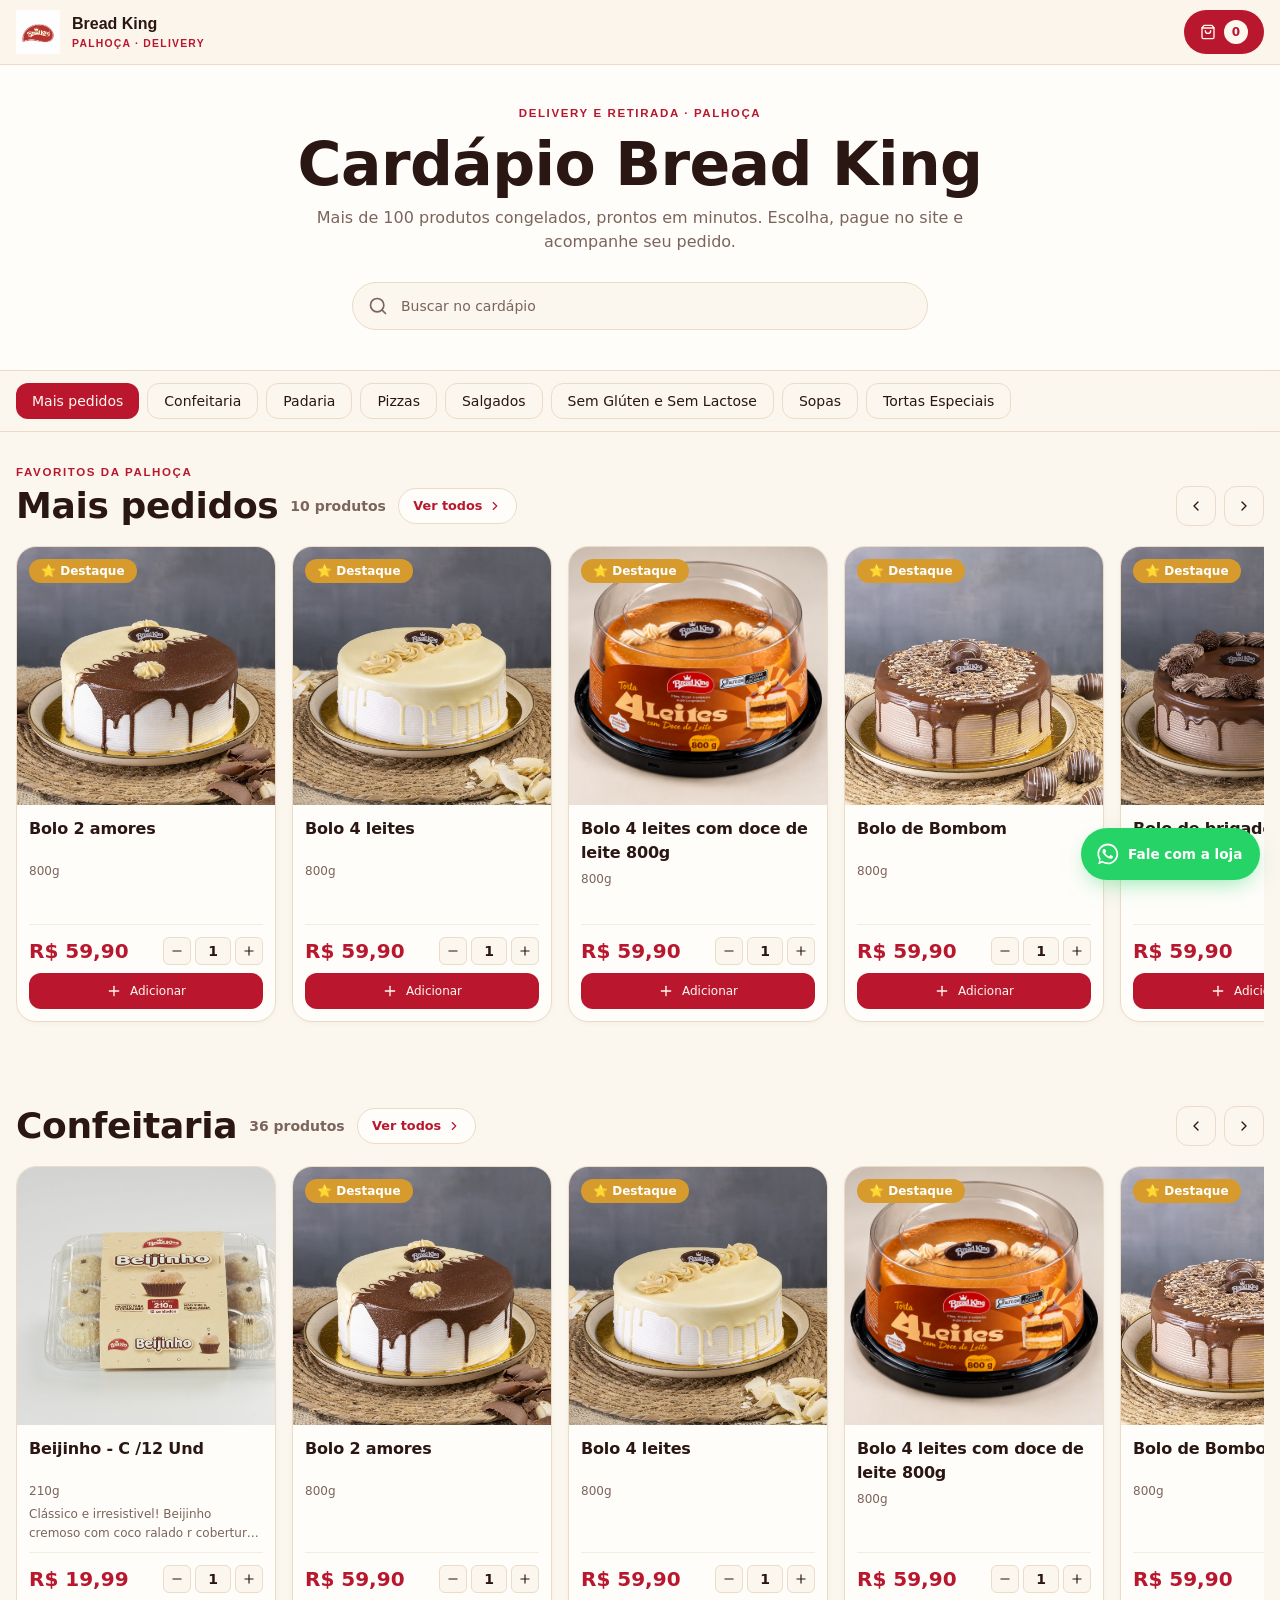
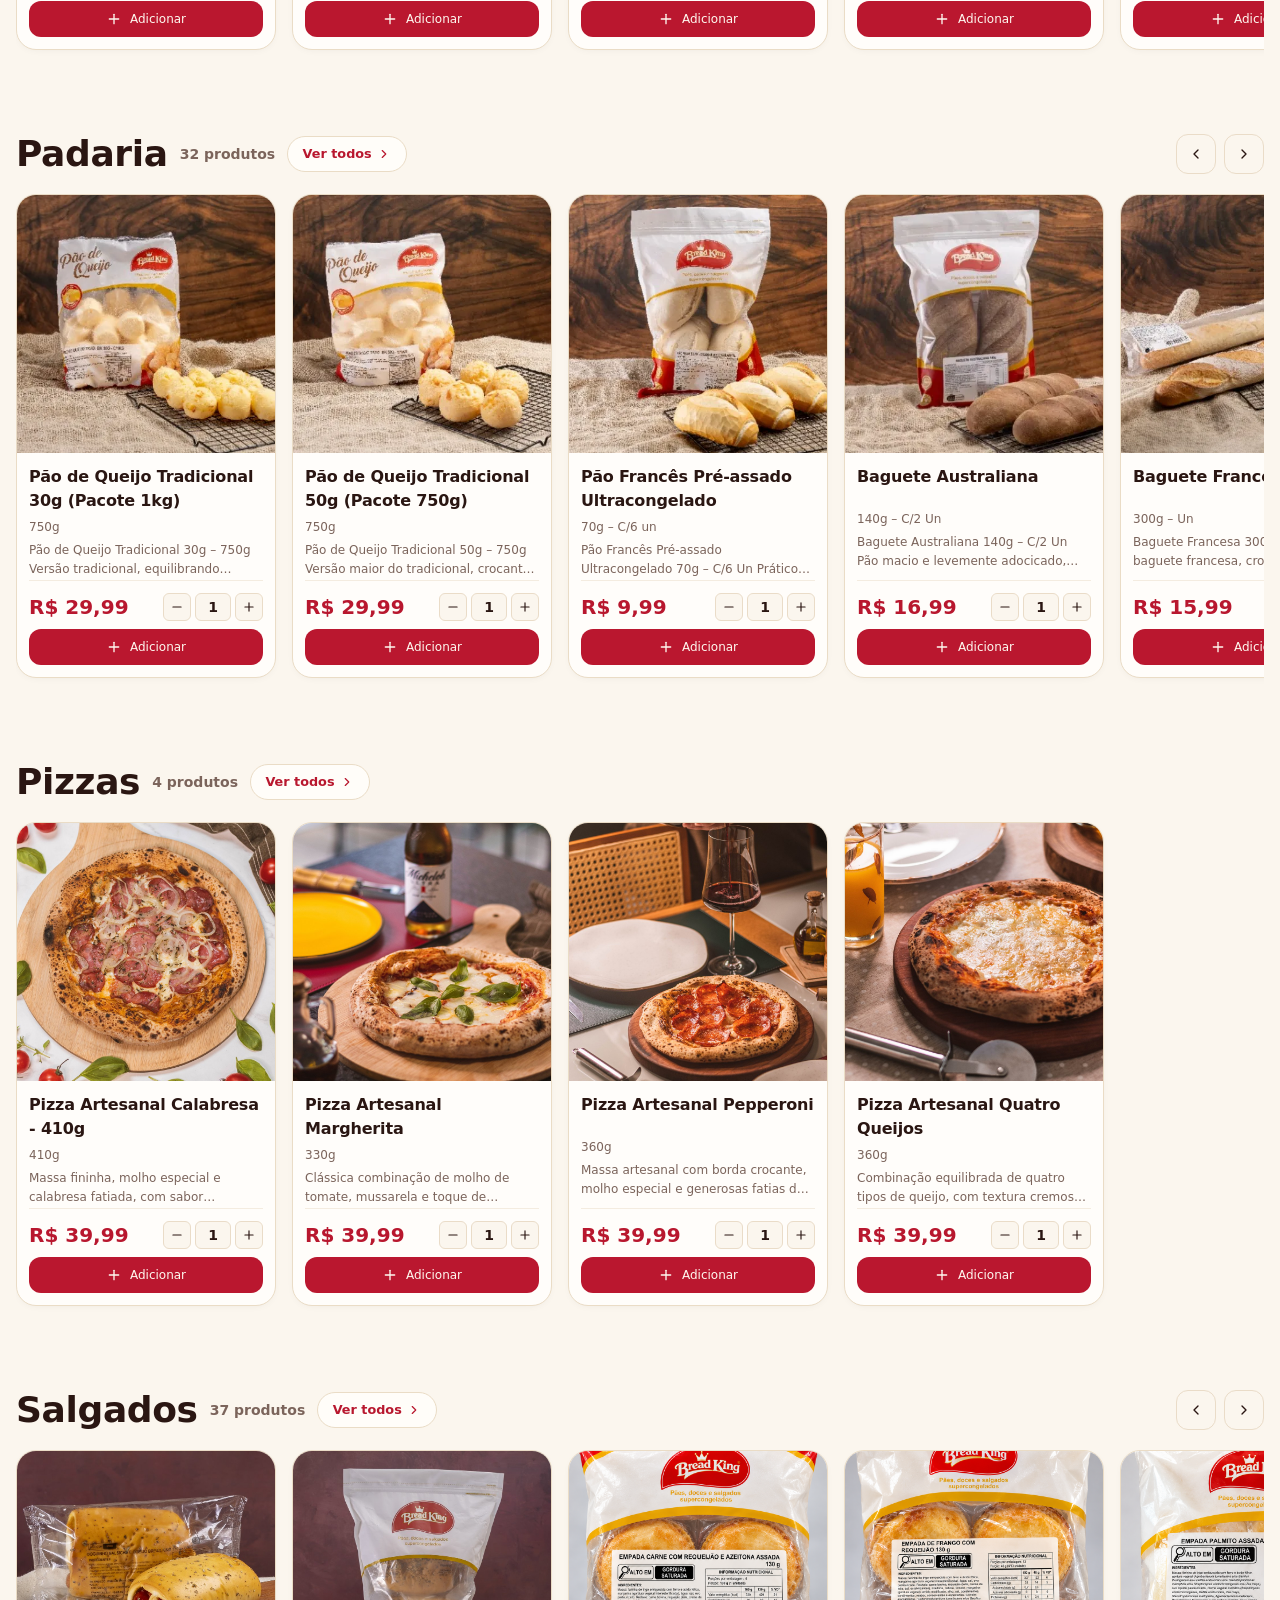
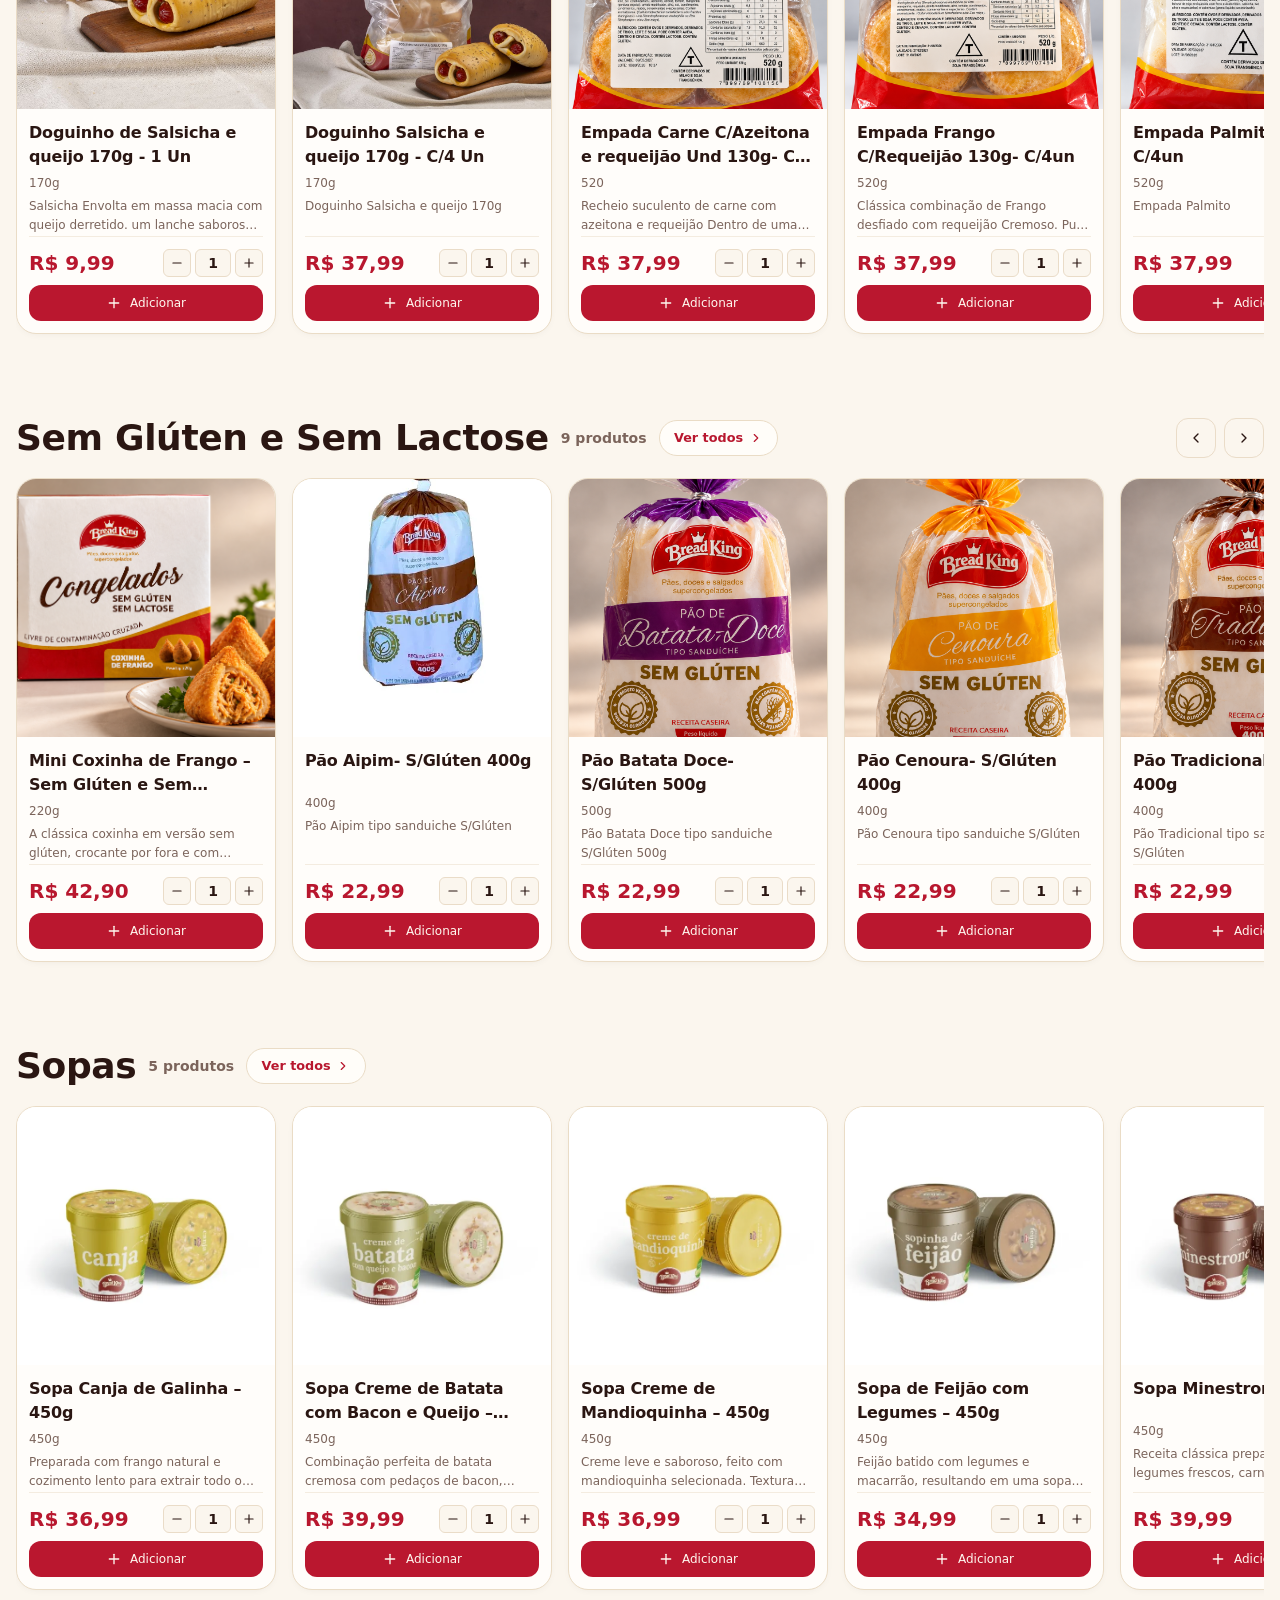
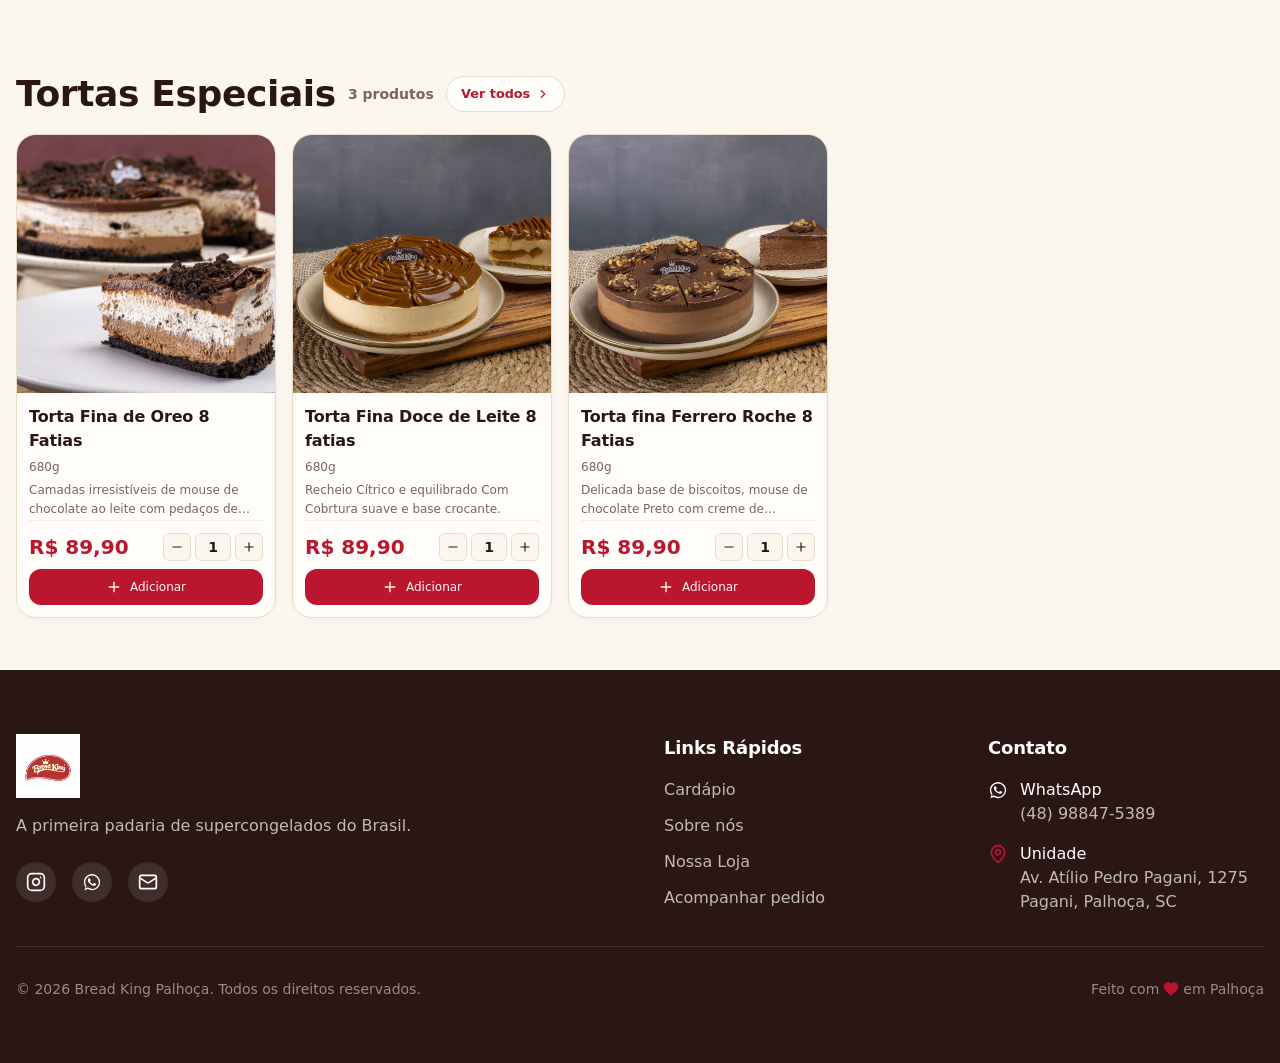
==== commit 7a464ea5: "v1.3: cardápio como home, identidade Bread King, acompanhamento do pedido, Ver todos, recomendações " ====
--- a/site/index.html
+++ b/site/index.html
@@ -1,70 +1,29 @@
 <!doctype html>
 <html lang="pt-BR">
 <head>
-<meta charset="UTF-8"/><meta name="viewport" content="width=device-width, initial-scale=1.0"/><meta name="author" content="Bread King Palhoça"/><link rel="icon" type="image/png" href="imagens/marca/logo-bread-king-CVrHv7_B.png"/><link rel="preconnect" href="https://fonts.googleapis.com"/><link rel="preconnect" href="https://fonts.gstatic.com" crossorigin/><link href="https://fonts.googleapis.com/css2?family=Montserrat:wght@400;500;600;700;800;900&family=Inter:wght@300;400;500;600;700&display=swap" rel="stylesheet"/><link rel="stylesheet" href="estilos/referencia.css"/><link rel="stylesheet" href="estilos/extra.css"/><script src="dados/unidade.js"></script><script src="dados/catalogo.js"></script><script src="js/icones.js"></script><script src="js/comum.js"></script>
-<title>Bread King Palhoça | Cardápio Completo</title>
-<meta name="description" content="Conheça o cardápio completo da Bread King Palhoça e faça seu pedido pelo WhatsApp."/>
-<meta property="og:title" content="Bread King Palhoça | Cardápio Completo"/><meta property="og:description" content="Conheça o cardápio completo da Bread King Palhoça e faça seu pedido pelo WhatsApp."/><meta property="og:type" content="website"/><meta property="og:image" content="imagens/marca/hero-leticia.webp"/>
+<meta charset="UTF-8"/><meta name="viewport" content="width=device-width, initial-scale=1.0"/><meta name="author" content="Bread King Palhoça"/><link rel="icon" type="image/png" href="imagens/marca/logo-bread-king-CVrHv7_B.png"/><link rel="stylesheet" href="estilos/fontes.css"/><link rel="stylesheet" href="estilos/referencia.css"/><link rel="stylesheet" href="estilos/tema.css"/><link rel="stylesheet" href="estilos/extra.css"/><script src="dados/unidade.js"></script><script src="dados/catalogo.js"></script><script src="js/banco.js"></script><script src="js/icones.js"></script><script src="js/comum.js"></script>
+<title>Bread King Palhoça | Cardápio e delivery</title>
+<meta name="description" content="Cardápio completo da Bread King Palhoça. Escolha, pague no site e acompanhe seu pedido."/>
+<meta property="og:title" content="Bread King Palhoça | Cardápio e delivery"/><meta property="og:description" content="Pães, salgados, pizzas e confeitaria congelados, prontos em minutos."/><meta property="og:type" content="website"/>
 <script src="js/cardapio.js"></script>
 </head>
 <body>
 <div class="min-h-screen bg-background">
-<section class="hero-split min-h-screen relative overflow-hidden">
-  <div class="absolute top-0 left-0 right-0 w-full h-1.5 bg-primary z-10"></div>
-  <div class="absolute inset-0 bg-gradient-to-br from-background via-background to-secondary/5"></div>
-  <div class="absolute top-20 right-10 w-96 h-96 bg-primary/5 rounded-full blur-3xl"></div>
-  <div class="absolute bottom-20 left-10 w-80 h-80 bg-secondary/10 rounded-full blur-3xl"></div>
-  <div class="relative z-10 min-h-screen flex items-center"><div class="container mx-auto px-4 py-20"><div class="grid lg:grid-cols-2 gap-12 lg:gap-16 items-center">
-    <div class="order-2 lg:order-1 flex justify-center lg:justify-start"><div class="hero-photo-frame"><img alt="Letícia com pão Bread King" class="w-full h-full object-cover" fetchpriority="high" src="imagens/marca/hero-leticia.webp" width="768" height="1152"/><div class="hero-photo-corner top-0 left-0"></div><div class="hero-photo-corner bottom-0 right-0 rotate-180"></div></div></div>
-    <div class="order-1 lg:order-2 text-center lg:text-left">
-      <div class="mb-8"><img alt="Bread King" class="h-16 md:h-20 object-contain mx-auto lg:mx-0 drop-shadow-lg" src="imagens/marca/logo-bread-king-CVrHv7_B.png"/></div>
-      <h1 class="text-3xl sm:text-4xl md:text-5xl lg:text-6xl font-extrabold tracking-tight leading-[1.1] mb-6"><span class="block text-foreground">Tenha uma</span><span class="block text-primary">Padaria Completa</span><span class="block bread-gradient-text-gold">dentro da sua casa</span></h1>
-      <p class="text-lg md:text-xl lg:text-2xl text-muted-foreground max-w-xl mx-auto lg:mx-0 mb-10">Mais de 200 produtos prontos em minutos</p>
-      <div class="flex flex-col sm:flex-row gap-4 justify-center lg:justify-start items-center">
-        <button type="button" id="ver-cardapio" class="inline-flex items-center justify-center whitespace-nowrap font-medium ring-offset-background transition-colors focus-visible:outline-none focus-visible:ring-2 focus-visible:ring-ring focus-visible:ring-offset-2 disabled:pointer-events-none disabled:opacity-50 [&_svg]:pointer-events-none [&_svg]:size-4 [&_svg]:shrink-0 bg-primary text-primary-foreground hover:bg-primary/90 rounded-md btn-primary-gradient h-14 px-8 text-lg gap-3 w-full sm:w-auto bread-glow-red"><span data-icone="utensils-crossed"></span>Ver Cardápio</button>
-        <a data-whats-href="Olá! Vim pelo site da Bread King Palhoça." target="_blank" rel="noopener" class="inline-flex items-center justify-center whitespace-nowrap font-medium ring-offset-background transition-colors focus-visible:outline-none focus-visible:ring-2 focus-visible:ring-ring focus-visible:ring-offset-2 disabled:pointer-events-none disabled:opacity-50 [&_svg]:pointer-events-none [&_svg]:size-4 [&_svg]:shrink-0 rounded-md h-14 px-8 text-lg bg-[hsl(142,70%,45%)] hover:bg-[hsl(142,70%,40%)] text-white gap-3 w-full sm:w-auto bread-glow-green"><span data-icone="message-circle"></span>WhatsApp</a>
-        <button type="button" id="nossa-loja" class="inline-flex items-center justify-center whitespace-nowrap font-medium ring-offset-background transition-colors focus-visible:outline-none focus-visible:ring-2 focus-visible:ring-ring focus-visible:ring-offset-2 disabled:pointer-events-none disabled:opacity-50 [&_svg]:pointer-events-none [&_svg]:size-4 [&_svg]:shrink-0 border border-input bg-background hover:bg-accent hover:text-accent-foreground rounded-md btn-outline-premium h-14 px-8 text-lg gap-3 w-full sm:w-auto"><span data-icone="map-pin"></span>Nossa Loja</button>
-      </div>
-    </div>
-  </div></div></div>
-  <div class="absolute bottom-8 left-1/2 -translate-x-1/2"><button type="button" id="explorar" class="flex flex-col items-center gap-2 text-muted-foreground hover:text-primary transition-colors"><span class="text-sm font-medium">Explorar</span><span data-icone="chevron-down" class="animate-scroll-down"></span></button></div>
+<header id="topo" data-titulo="Bread King"></header>
+<main>
+<section class="bg-background" id="cardapio">
+  <div class="border-b border-border bg-card py-10 md:py-14"><div class="container mx-auto px-4 text-center">
+    <p class="eyebrow mb-3">Delivery e retirada · Palhoça</p>
+    <h1 class="text-4xl font-extrabold md:text-6xl">Cardápio Bread King</h1>
+    <p class="mx-auto mt-3 max-w-2xl text-muted-foreground">Mais de 100 produtos congelados, prontos em minutos. Escolha, pague no site e acompanhe seu pedido.</p>
+    <div class="relative mx-auto mt-7 max-w-xl"><span data-icone="search" data-cls="pointer-events-none absolute left-4 top-1/2 h-5 w-5 -translate-y-1/2 text-muted-foreground"></span><input id="busca" type="search" class="flex w-full border border-input px-3 py-2 text-base ring-offset-background placeholder:text-muted-foreground focus-visible:outline-none focus-visible:ring-2 focus-visible:ring-ring focus-visible:ring-offset-2 md:text-sm h-12 rounded-full bg-background pl-12 pr-12" placeholder="Buscar no cardápio"/></div>
+  </div></div>
+  <nav aria-label="Categorias do cardápio" class="top-16 sticky z-30 border-b border-border bg-background/95 backdrop-blur-md"><div id="nav-categorias" class="container mx-auto flex gap-2 overflow-x-auto px-4 py-3 scrollbar-hide"></div></nav>
+  <div class="container mx-auto px-4 pb-24" id="categorias"></div>
 </section>
-
-<section class="bg-background" id="cardapio">
-  <div class="border-y border-border bg-card py-12 md:py-16"><div class="container mx-auto px-4 text-center">
-    <div class="mx-auto mb-5 flex h-12 w-12 items-center justify-center rounded-full bg-primary/10 text-primary"><span data-icone="shopping-bag" data-cls="h-6 w-6"></span></div>
-    <h2 class="text-3xl font-extrabold md:text-5xl">Cardápio Bread King</h2>
-    <p class="mx-auto mt-3 max-w-2xl text-muted-foreground">Escolha seus favoritos, adicione ao carrinho e finalize pelo WhatsApp.</p>
-    <div class="relative mx-auto mt-7 max-w-xl"><span data-icone="search" data-cls="pointer-events-none absolute left-4 top-1/2 h-5 w-5 -translate-y-1/2 text-muted-foreground"></span><input id="busca" type="search" class="flex w-full border border-input px-3 py-2 text-base ring-offset-background placeholder:text-muted-foreground focus-visible:outline-none focus-visible:ring-2 focus-visible:ring-ring focus-visible:ring-offset-2 md:text-sm h-12 rounded-md bg-background pl-12 pr-12" placeholder="Buscar no cardápio"/></div>
-  </div></div>
-  <nav aria-label="Categorias do cardápio" class="top-0 sticky z-30 border-b border-border bg-background/95 backdrop-blur-md"><div id="nav-categorias" class="container mx-auto flex gap-2 overflow-x-auto px-4 py-3 scrollbar-hide"></div></nav>
-  <div class="container mx-auto px-4" id="categorias"></div>
-</section>
-
-<section id="lojas" class="section-subtle py-20 lg:py-28 relative overflow-hidden"><div class="container mx-auto px-4">
-  <div class="text-center mb-12"><div class="inline-flex items-center gap-2 px-4 py-2 rounded-full bg-primary/10 border border-primary/20 mb-6"><span data-icone="map-pin" data-cls="h-4 w-4 text-primary"></span><span class="text-sm font-medium text-primary">Visite-nos</span></div>
-  <h2 class="text-4xl md:text-5xl lg:text-6xl font-extrabold mb-4">Conheça Nossa <span class="text-primary">Loja</span></h2>
-  <p class="text-lg md:text-xl text-muted-foreground max-w-2xl mx-auto">Unidade em Palhoça para atender você melhor</p></div>
-  <div id="loja-card"></div>
-</div></section>
-
-<section id="porque" class="section-subtle py-24 lg:py-32 relative overflow-hidden">
-  <div class="absolute top-20 right-10 w-64 h-64 bg-secondary/5 rounded-full blur-3xl"></div><div class="absolute bottom-20 left-10 w-80 h-80 bg-primary/5 rounded-full blur-3xl"></div>
-  <div class="container mx-auto px-4 relative z-10">
-    <div class="text-center mb-20"><div class="inline-flex items-center gap-2 px-4 py-2 rounded-full bg-secondary/10 border border-secondary/20 mb-6"><span data-icone="sparkles" data-cls="h-4 w-4 text-secondary"></span><span class="text-sm font-medium text-secondary">Por que somos diferentes</span></div>
-    <h2 class="text-4xl md:text-6xl font-black mb-6">Por que <span class="text-primary">Bread King</span>?</h2>
-    <p class="text-lg md:text-xl text-muted-foreground max-w-3xl mx-auto leading-relaxed">Ultracongelamento é tecnologia. Ele ajuda a preservar textura, sabor e qualidade dos alimentos. Resultado: você tem praticidade sem abrir mão de uma experiência gostosa em casa.</p></div>
-    <div class="grid md:grid-cols-3 gap-8 mb-20">
-      <div class="feature-card text-center group"><div class="feature-card-icon mx-auto text-blue-500"><span data-icone="snowflake" data-cls="h-8 w-8"></span></div><h3 class="text-2xl font-bold mb-4 group-hover:text-primary transition-colors">Tecnologia</h3><p class="text-muted-foreground leading-relaxed">Ultracongelamento é tecnologia. Preserva textura, sabor e qualidade dos alimentos.</p></div>
-      <div class="feature-card text-center group"><div class="feature-card-icon mx-auto text-secondary"><span data-icone="package" data-cls="h-8 w-8"></span></div><h3 class="text-2xl font-bold mb-4 group-hover:text-primary transition-colors">Variedade</h3><p class="text-muted-foreground leading-relaxed">Mais de 200 produtos. Pães, doces e salgados para todos os momentos.</p></div>
-      <div class="feature-card text-center group"><div class="feature-card-icon mx-auto text-primary"><span data-icone="clock" data-cls="h-8 w-8"></span></div><h3 class="text-2xl font-bold mb-4 group-hover:text-primary transition-colors">Praticidade</h3><p class="text-muted-foreground leading-relaxed">Pronto quando você precisar. Assou, serviu, aproveitou.</p></div>
-    </div>
-    <div class="bread-card-premium p-8 md:p-12 relative overflow-hidden"><div class="flex flex-col md:flex-row items-center justify-center gap-8"><img alt="Terence" class="h-36 md:h-48 object-contain drop-shadow-xl" src="imagens/marca/mascote-terence-DsFvsyE-.png"/><div class="text-center md:text-left"><p class="text-3xl md:text-4xl font-black mb-3">Praticidade sem abrir mão da <span class="bread-gradient-text">qualidade</span>!</p><p class="text-lg text-muted-foreground">Produtos congelados que ficam perfeitos depois de assar. Experimente!</p></div></div></div>
-  </div>
-</section>
-
+</main>
 <footer class="footer-gradient text-white"></footer>
 </div>
-<script>document.querySelectorAll("[data-icone]").forEach(function(s){s.outerHTML=icone(s.dataset.icone,s.dataset.cls||(s.className?s.className+" h-4 w-4":"h-5 w-5"));});</script>
+<script>document.querySelectorAll("[data-icone]").forEach(function(s){s.outerHTML=icone(s.dataset.icone,s.dataset.cls||"h-5 w-5");});</script>
 </body>
 </html>
--- a/site/estilos/fontes.css
+++ b/site/estilos/fontes.css
@@ -0,0 +1,11 @@
+/* Rubik + Nunito Sans, fontes oficiais Bread King (Google Fonts), servidas localmente */
+@font-face{font-family:'Nunito Sans';font-style:normal;font-weight:400;font-display:swap;src:url(../fontes/NunitoSans-400-latin.woff2) format('woff2');unicode-range:U+0000-00FF, U+0131, U+0152-0153, U+02BB-02BC, U+02C6, U+02DA, U+02DC, U+0304, U+0308, U+0329, U+2000-206F, U+20AC, U+2122, U+2191, U+2193, U+2212, U+2215, U+FEFF, U+FFFD;}
+@font-face{font-family:'Nunito Sans';font-style:normal;font-weight:600;font-display:swap;src:url(../fontes/NunitoSans-600-latin.woff2) format('woff2');unicode-range:U+0000-00FF, U+0131, U+0152-0153, U+02BB-02BC, U+02C6, U+02DA, U+02DC, U+0304, U+0308, U+0329, U+2000-206F, U+20AC, U+2122, U+2191, U+2193, U+2212, U+2215, U+FEFF, U+FFFD;}
+@font-face{font-family:'Nunito Sans';font-style:normal;font-weight:700;font-display:swap;src:url(../fontes/NunitoSans-700-latin.woff2) format('woff2');unicode-range:U+0000-00FF, U+0131, U+0152-0153, U+02BB-02BC, U+02C6, U+02DA, U+02DC, U+0304, U+0308, U+0329, U+2000-206F, U+20AC, U+2122, U+2191, U+2193, U+2212, U+2215, U+FEFF, U+FFFD;}
+@font-face{font-family:'Nunito Sans';font-style:normal;font-weight:800;font-display:swap;src:url(../fontes/NunitoSans-800-latin.woff2) format('woff2');unicode-range:U+0000-00FF, U+0131, U+0152-0153, U+02BB-02BC, U+02C6, U+02DA, U+02DC, U+0304, U+0308, U+0329, U+2000-206F, U+20AC, U+2122, U+2191, U+2193, U+2212, U+2215, U+FEFF, U+FFFD;}
+@font-face{font-family:'Nunito Sans';font-style:normal;font-weight:900;font-display:swap;src:url(../fontes/NunitoSans-900-latin.woff2) format('woff2');unicode-range:U+0000-00FF, U+0131, U+0152-0153, U+02BB-02BC, U+02C6, U+02DA, U+02DC, U+0304, U+0308, U+0329, U+2000-206F, U+20AC, U+2122, U+2191, U+2193, U+2212, U+2215, U+FEFF, U+FFFD;}
+@font-face{font-family:'Rubik';font-style:normal;font-weight:400;font-display:swap;src:url(../fontes/Rubik-400-latin.woff2) format('woff2');unicode-range:U+0000-00FF, U+0131, U+0152-0153, U+02BB-02BC, U+02C6, U+02DA, U+02DC, U+0304, U+0308, U+0329, U+2000-206F, U+20AC, U+2122, U+2191, U+2193, U+2212, U+2215, U+FEFF, U+FFFD;}
+@font-face{font-family:'Rubik';font-style:normal;font-weight:500;font-display:swap;src:url(../fontes/Rubik-500-latin.woff2) format('woff2');unicode-range:U+0000-00FF, U+0131, U+0152-0153, U+02BB-02BC, U+02C6, U+02DA, U+02DC, U+0304, U+0308, U+0329, U+2000-206F, U+20AC, U+2122, U+2191, U+2193, U+2212, U+2215, U+FEFF, U+FFFD;}
+@font-face{font-family:'Rubik';font-style:normal;font-weight:600;font-display:swap;src:url(../fontes/Rubik-600-latin.woff2) format('woff2');unicode-range:U+0000-00FF, U+0131, U+0152-0153, U+02BB-02BC, U+02C6, U+02DA, U+02DC, U+0304, U+0308, U+0329, U+2000-206F, U+20AC, U+2122, U+2191, U+2193, U+2212, U+2215, U+FEFF, U+FFFD;}
+@font-face{font-family:'Rubik';font-style:normal;font-weight:700;font-display:swap;src:url(../fontes/Rubik-700-latin.woff2) format('woff2');unicode-range:U+0000-00FF, U+0131, U+0152-0153, U+02BB-02BC, U+02C6, U+02DA, U+02DC, U+0304, U+0308, U+0329, U+2000-206F, U+20AC, U+2122, U+2191, U+2193, U+2212, U+2215, U+FEFF, U+FFFD;}
+@font-face{font-family:'Rubik';font-style:normal;font-weight:800;font-display:swap;src:url(../fontes/Rubik-800-latin.woff2) format('woff2');unicode-range:U+0000-00FF, U+0131, U+0152-0153, U+02BB-02BC, U+02C6, U+02DA, U+02DC, U+0304, U+0308, U+0329, U+2000-206F, U+20AC, U+2122, U+2191, U+2193, U+2212, U+2215, U+FEFF, U+FFFD;}
--- a/site/estilos/tema.css
+++ b/site/estilos/tema.css
@@ -0,0 +1,75 @@
+/* Tema Bread King (sobrepõe os tokens do CSS clonado). Fontes e cores do manual de marca:
+   vermelho #B8172E, dourado #D69A2D, creme #FBF5EC, café #2A1612. Rubik (títulos) + Nunito Sans (texto). */
+:root{
+  --background: 36 65% 96%;        /* #FBF5EC creme */
+  --foreground: 12 40% 12%;        /* #2A1612 café */
+  --card: 40 100% 99%;             /* #FFFDF9 */
+  --card-foreground: 12 40% 12%;
+  --popover: 40 100% 99%; --popover-foreground: 12 40% 12%;
+  --primary: 351 78% 41%;          /* #B8172E */
+  --primary-glow: 351 78% 48%;
+  --primary-foreground: 36 100% 97%;
+  --secondary: 40 67% 51%;         /* #D69A2D */
+  --secondary-glow: 40 70% 58%;
+  --secondary-foreground: 12 40% 12%;
+  --muted: 36 47% 89%;             /* #F4E7D3 trigo */
+  --muted-foreground: 16 15% 42%;  /* #7A655B */
+  --accent: 36 47% 92%;
+  --accent-foreground: 12 40% 12%;
+  --border: 36 45% 85%;            /* #EADCC6 */
+  --input: 36 45% 85%;
+  --ring: 351 78% 41%;
+  --radius: 1rem;
+}
+body{font-family:"Nunito Sans",system-ui,sans-serif;color:#2A1612}
+h1,h2,h3,h4,h5,h6,.font-display{font-family:Rubik,system-ui,sans-serif;letter-spacing:-.01em}
+.price-gold{color:#B8172E;font-family:Rubik,system-ui,sans-serif}
+/* sem textos com degradê animado */
+.bread-gradient-text,.bread-gradient-text-gold{animation:none;background:none;-webkit-text-fill-color:currentColor;color:#B8172E;font-weight:800}
+.bread-gradient-text-gold{color:#D69A2D}
+.btn-primary-gradient{background:#B8172E;box-shadow:0 6px 18px -6px rgba(184,23,46,.45)}
+.btn-primary-gradient:hover{background:#A3162A;box-shadow:0 10px 24px -8px rgba(184,23,46,.5);transform:translateY(-1px)}
+.bread-glow-red,.bread-glow-red:hover{box-shadow:none}
+.bread-glow-green,.bread-glow-green:hover{box-shadow:none}
+.badge-featured{background:#D69A2D;box-shadow:none}
+.feature-card-icon{background:#F4E7D3}
+.hero-split,.hero-section{background:#FBF5EC}
+.hero-photo-frame{border-radius:1.75rem;box-shadow:0 24px 60px -24px rgba(42,22,18,.35);border:4px solid #FFFDF9}
+.hero-photo-frame:before{background:linear-gradient(135deg,#B8172E,#D69A2D)}
+.section-subtle{background:#F4E7D3}
+.section-light{background:#FBF5EC}
+.footer-gradient{background:#2A1612}
+.product-card,.feature-card,.store-card,.bread-card-premium{border-radius:1.25rem;border:1px solid #EADCC6;box-shadow:0 2px 10px -4px rgba(42,22,18,.08)}
+.product-card:hover{transform:translateY(-4px);box-shadow:0 14px 30px -14px rgba(42,22,18,.25);border-color:#D69A2D}
+.bread-card-premium:before{background:linear-gradient(90deg,#B8172E,#D69A2D)}
+.animate-ping,.animate-pulse{animation:none}
+.rounded-md{border-radius:.75rem}
+/* cabeçalho do cardápio (nova home) */
+.topo-site{position:sticky;top:0;z-index:40;background:rgba(251,245,236,.94);backdrop-filter:blur(10px);border-bottom:1px solid #EADCC6}
+.topo-site .marca{display:flex;align-items:center;gap:.75rem;font-family:Rubik,sans-serif;font-weight:700;color:#2A1612}
+.topo-site .marca img{height:44px;width:44px;object-fit:contain}
+.topo-site .marca small{display:block;font-family:"Nunito Sans",sans-serif;font-weight:800;font-size:.65rem;letter-spacing:.12em;text-transform:uppercase;color:#B8172E}
+.link-carrinho{position:relative;display:inline-flex;align-items:center;gap:.5rem;height:2.75rem;padding:0 1rem;border-radius:999px;background:#B8172E;color:#FFF8EE;font-weight:700;font-size:.875rem}
+.link-carrinho .n{min-width:1.5rem;height:1.5rem;padding:0 .4rem;border-radius:999px;background:#FFF8EE;color:#B8172E;display:inline-flex;align-items:center;justify-content:center;font-size:.75rem;font-weight:900}
+.eyebrow{font-family:"Nunito Sans",sans-serif;font-weight:800;font-size:.72rem;letter-spacing:.14em;text-transform:uppercase;color:#B8172E}
+.btn-ver-todos{display:inline-flex;align-items:center;gap:.35rem;height:2.25rem;padding:0 .9rem;border-radius:999px;border:1px solid #EADCC6;background:#FFFDF9;font-size:.8rem;font-weight:800;color:#B8172E;transition:all .2s}
+.btn-ver-todos:hover{border-color:#B8172E;background:#fff}
+.grade-produtos{display:grid;grid-template-columns:repeat(auto-fill,minmax(230px,1fr));gap:1rem}
+.grade-produtos>div{width:auto!important;max-width:none!important}
+/* botão flutuante do WhatsApp: discreto, logo oficial */
+.whats-flutuante{position:fixed;right:1.25rem;bottom:1.25rem;z-index:50;display:flex;align-items:center;gap:.5rem;height:3.25rem;padding:0 1.1rem 0 .85rem;border-radius:999px;background:#25D366;color:#fff;font-weight:800;font-size:.85rem;box-shadow:0 8px 24px -8px rgba(37,211,102,.6);transition:transform .2s,box-shadow .2s}
+.whats-flutuante:hover{transform:translateY(-2px);box-shadow:0 12px 28px -8px rgba(37,211,102,.7)}
+.whats-flutuante svg{width:1.6rem;height:1.6rem}
+.whats-flutuante span{max-width:0;overflow:hidden;white-space:nowrap;transition:max-width .3s}
+.whats-flutuante:hover span{max-width:12rem}
+@media(min-width:768px){.whats-flutuante span{max-width:12rem}}
+body:has(#barra-carrinho) .whats-flutuante{bottom:5.5rem}
+/* acompanhamento */
+.linha-tempo{position:relative;padding-left:2.25rem}
+.linha-tempo:before{content:"";position:absolute;left:.8rem;top:.5rem;bottom:.5rem;width:2px;background:#EADCC6}
+.etapa{position:relative;padding:.25rem 0 1.5rem}
+.etapa .bola{position:absolute;left:-2.25rem;top:.1rem;width:1.65rem;height:1.65rem;border-radius:999px;border:2px solid #EADCC6;background:#FFFDF9;display:flex;align-items:center;justify-content:center;color:#fff}
+.etapa.feita .bola{background:#B8172E;border-color:#B8172E}
+.etapa.atual .bola{background:#D69A2D;border-color:#D69A2D;box-shadow:0 0 0 6px rgba(214,154,45,.2)}
+.etapa .titulo{font-family:Rubik,sans-serif;font-weight:700}
+.etapa.pendente{opacity:.5}
--- a/site/estilos/extra.css
+++ b/site/estilos/extra.css
@@ -31,3 +31,5 @@
 .campo-erro{border-color:#dc2626!important}
 /* Loja sem foto: fallback com logo */
 .loja-fallback{display:flex;align-items:center;justify-content:center;height:100%;width:100%;background:linear-gradient(135deg,#f5ecd4,#faf7ee)}
+/* aviso de pedido recebido (verde WhatsApp do manual) */
+.bg-\[\#DDF1CF\]{background:#DDF1CF}.border-\[\#b7e0a3\]{border-color:#b7e0a3}.text-\[\#2F7D45\]{color:#2F7D45}
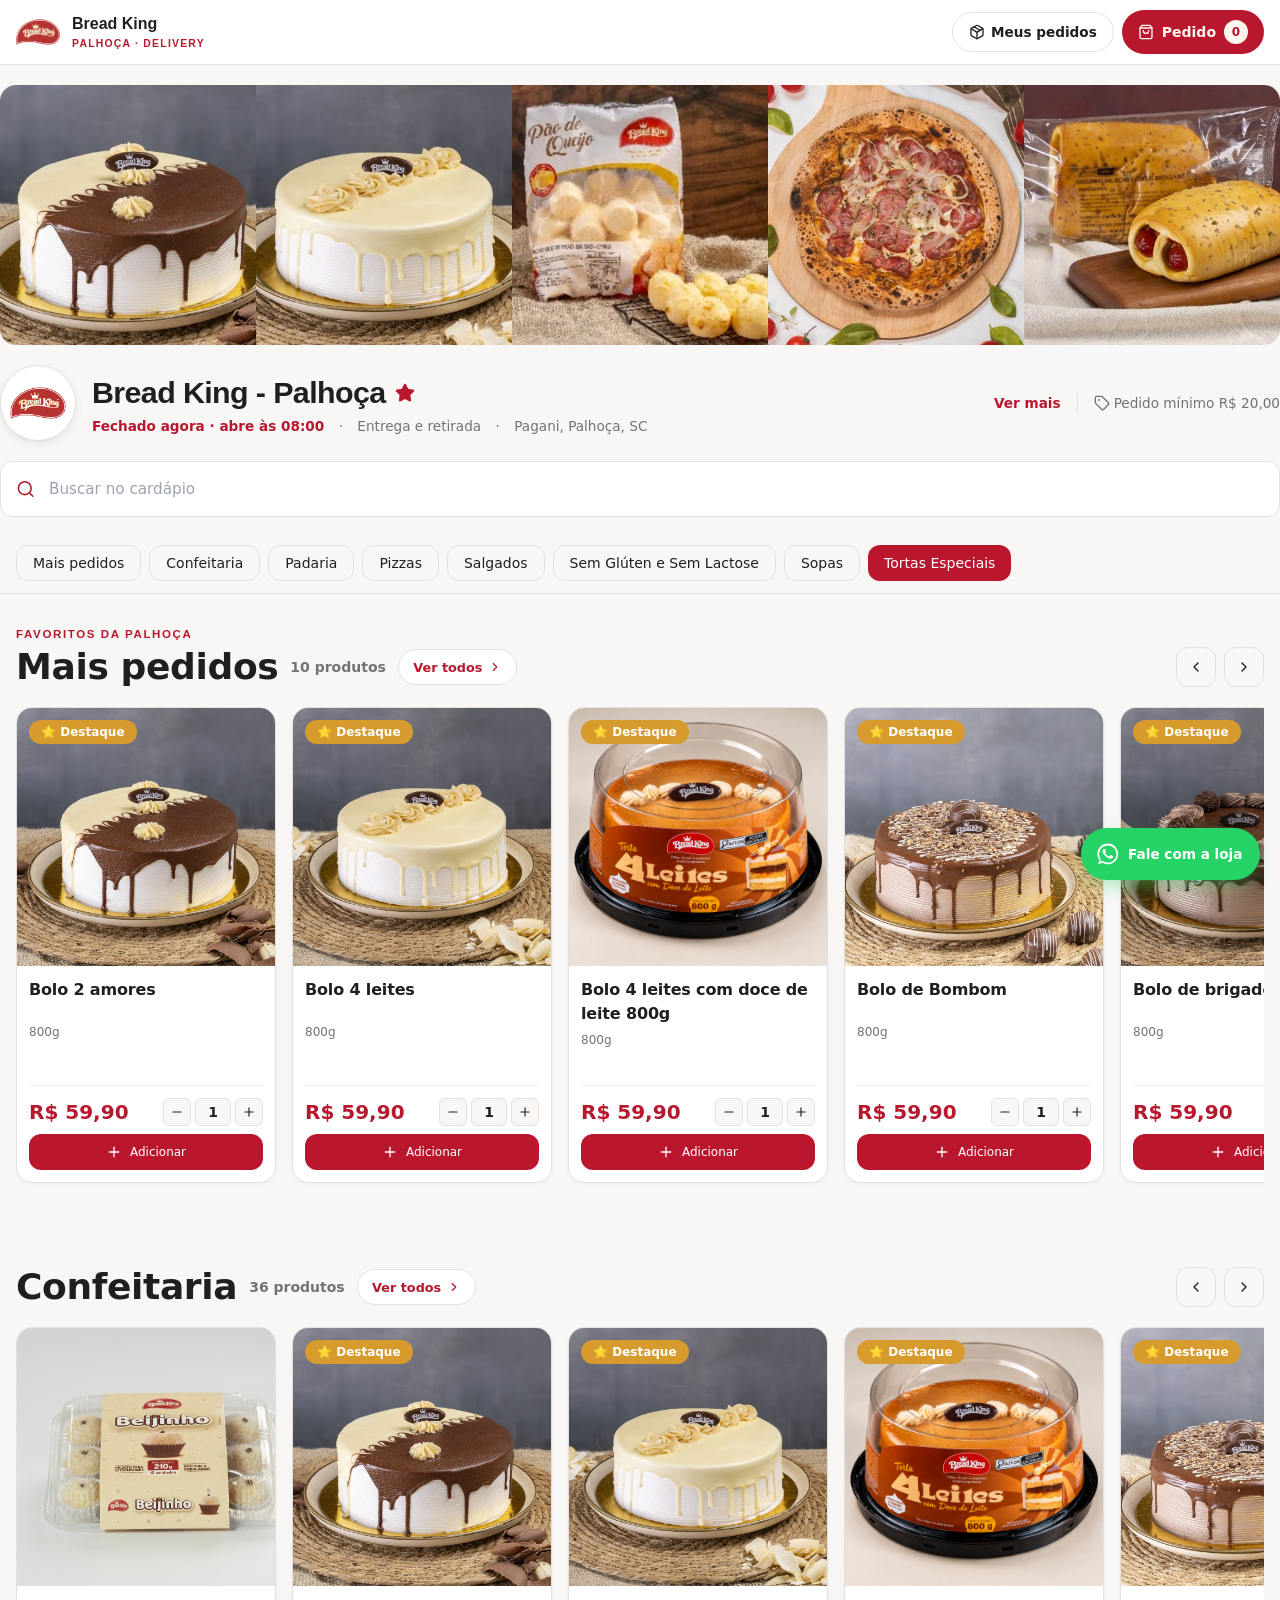
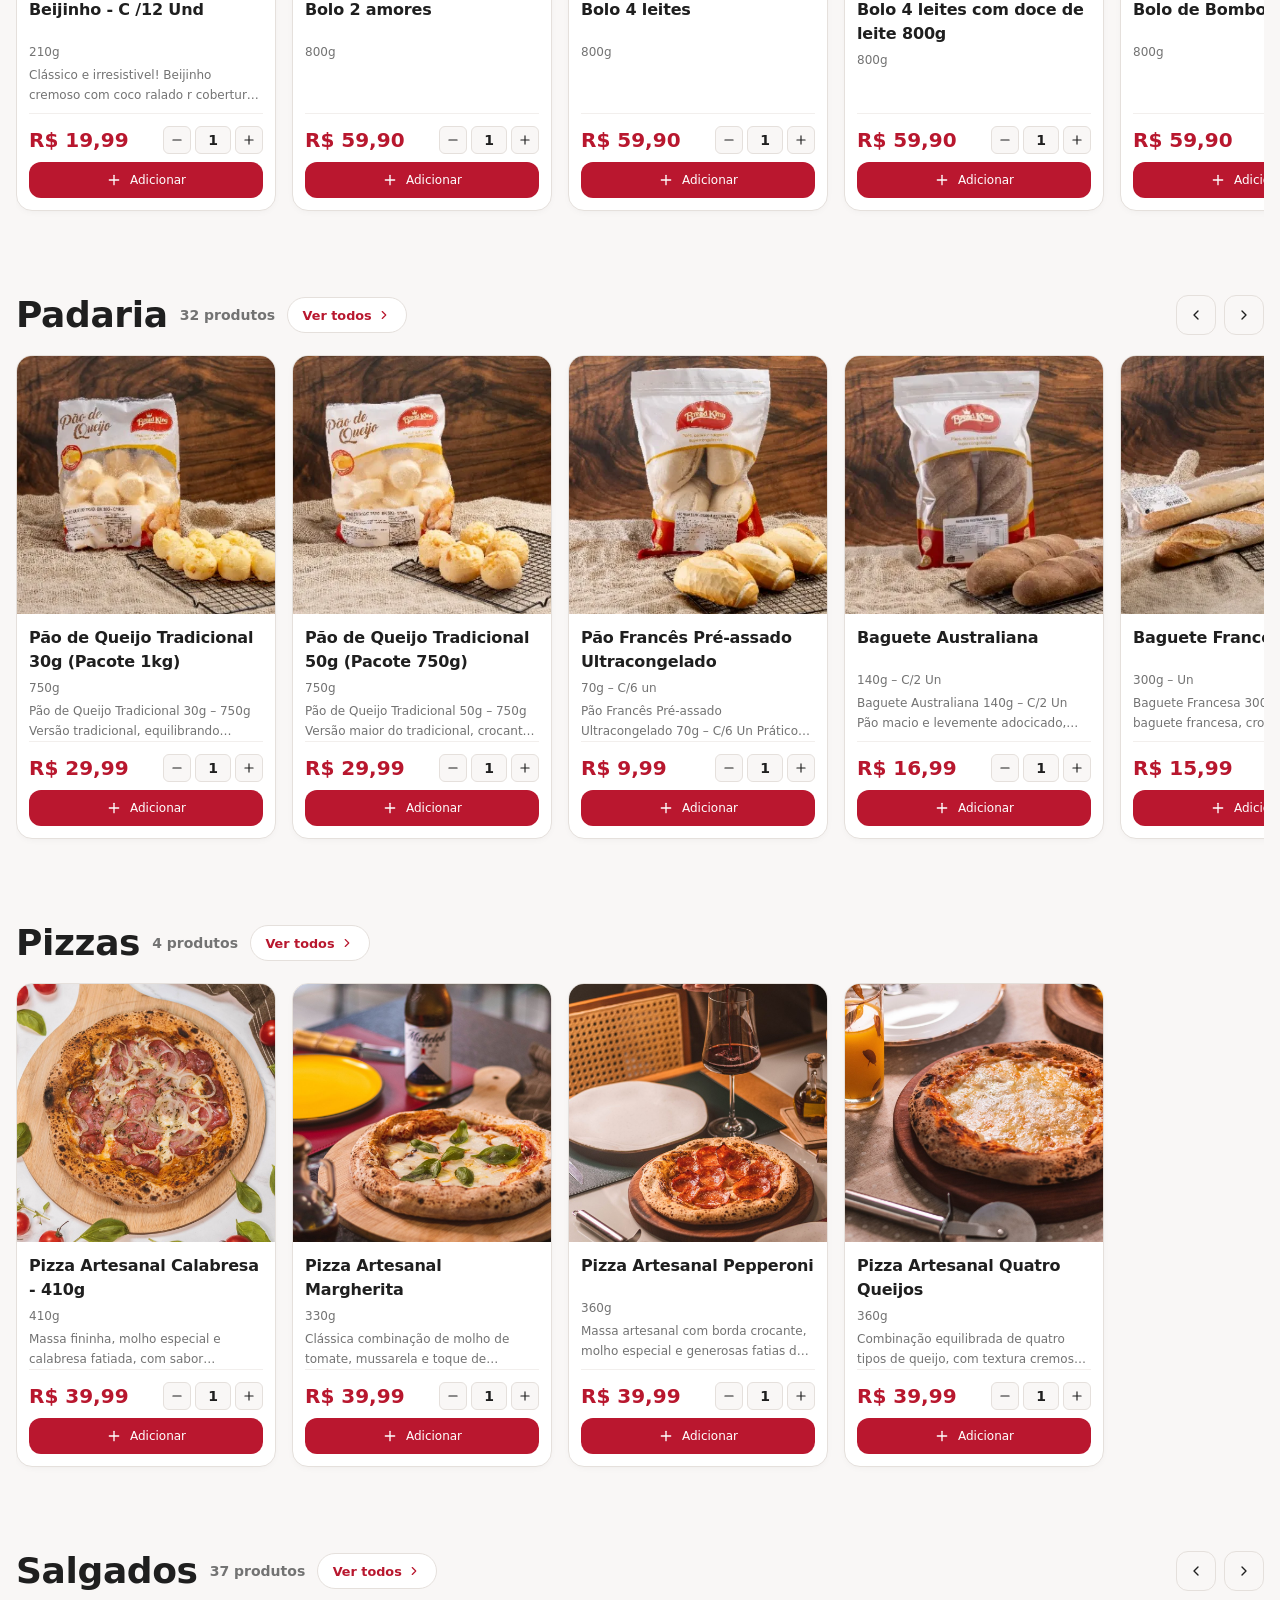
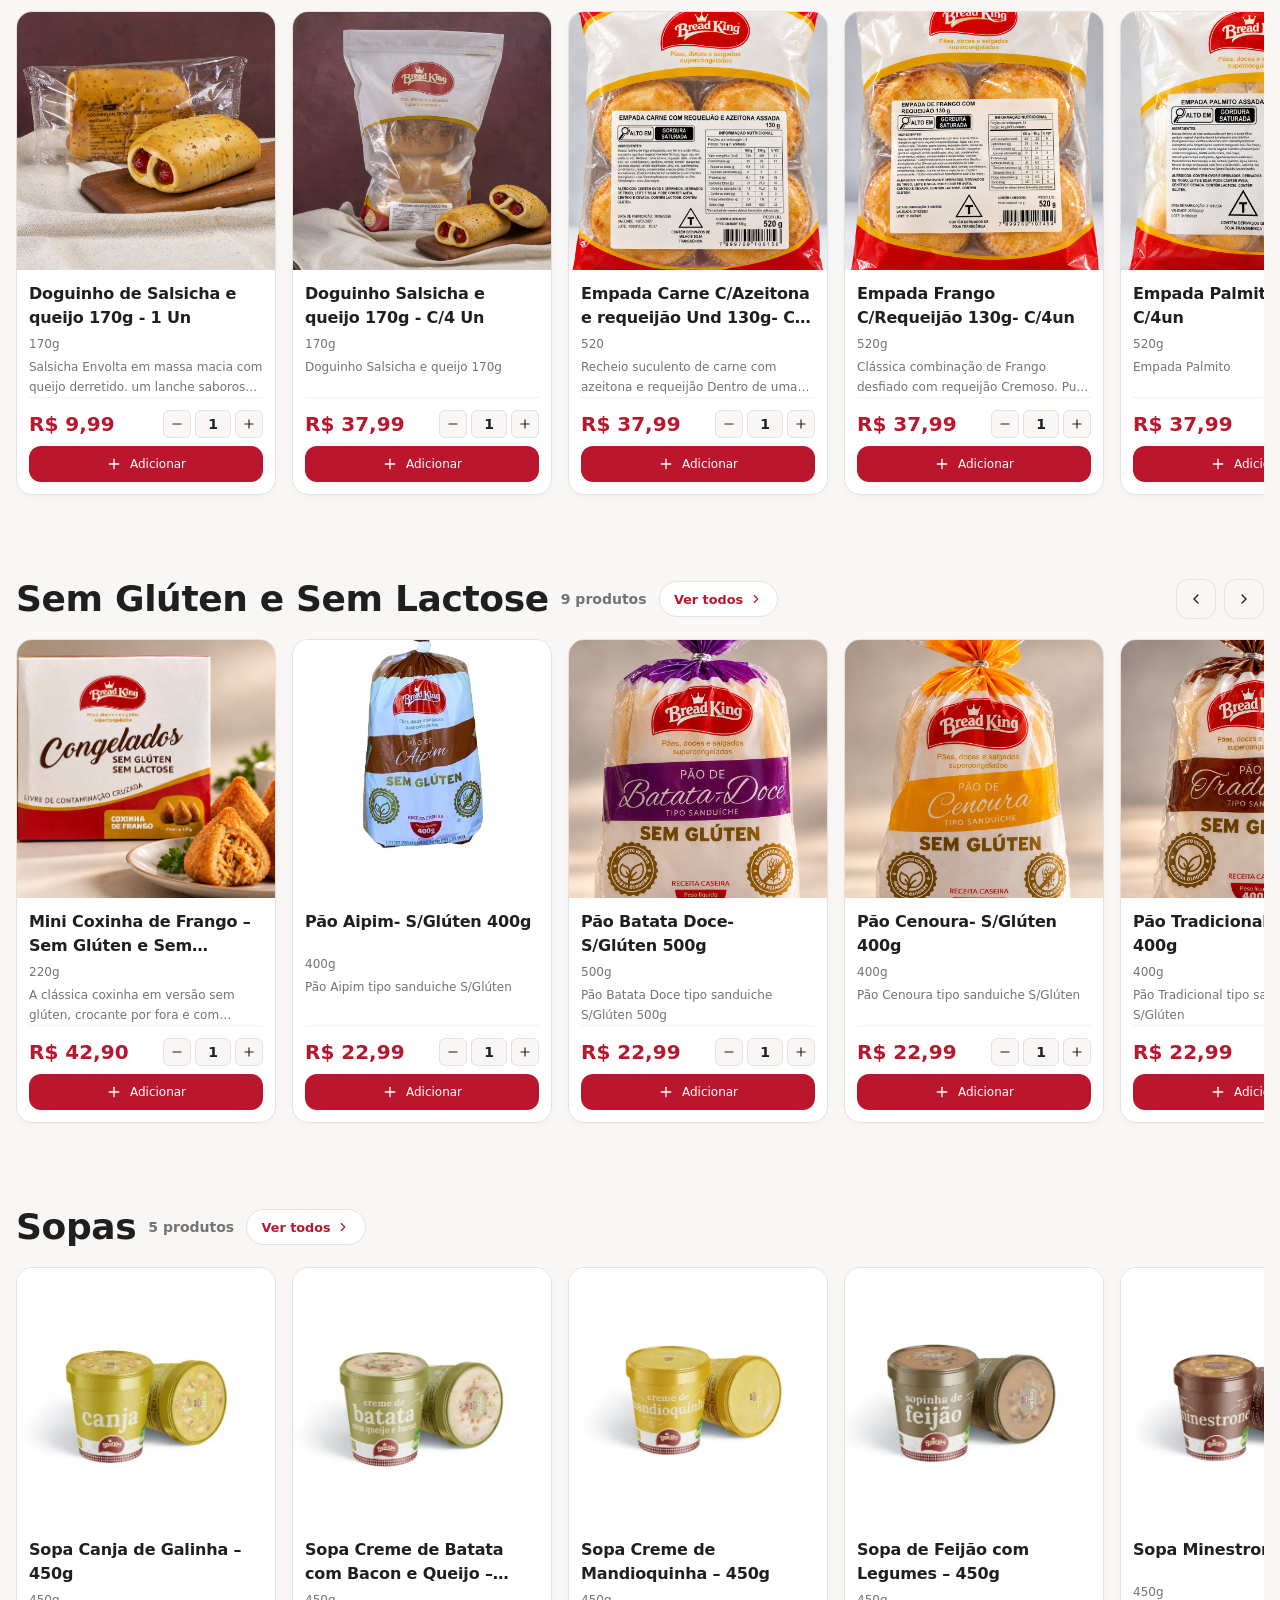
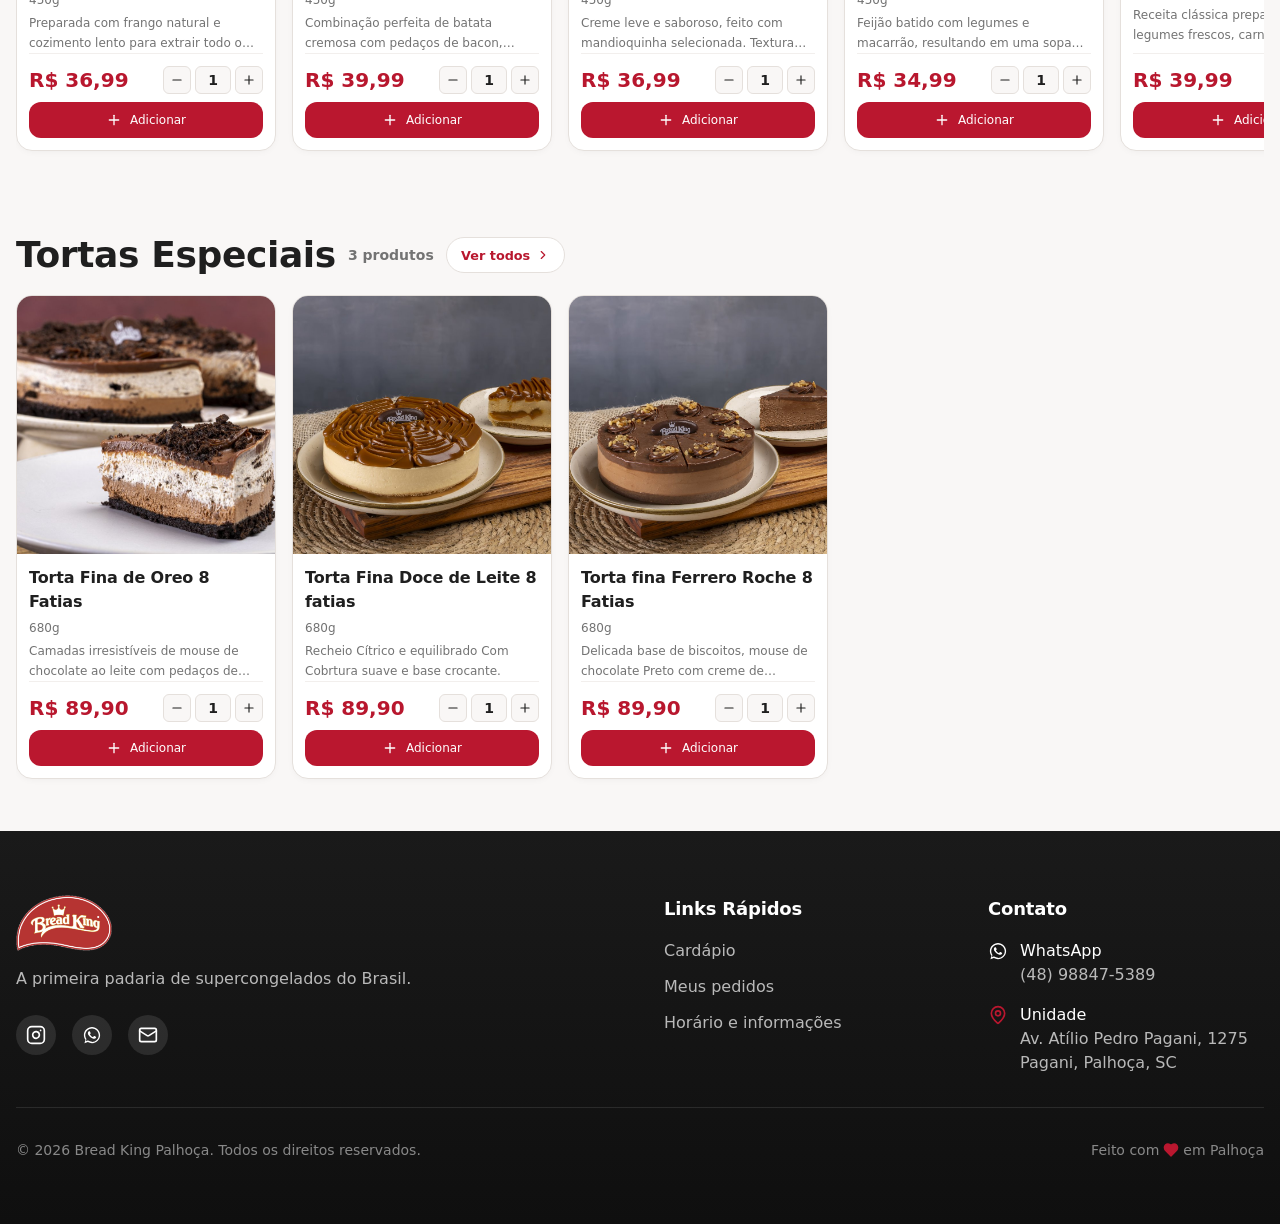
==== commit e6065a61: "v1.4: hero de delivery com Ver mais, Inter + fundo original, logo sem fundo, Meus pedidos, mensagem " ====
--- a/site/index.html
+++ b/site/index.html
@@ -12,13 +12,8 @@
 <header id="topo" data-titulo="Bread King"></header>
 <main>
 <section class="bg-background" id="cardapio">
-  <div class="border-b border-border bg-card py-10 md:py-14"><div class="container mx-auto px-4 text-center">
-    <p class="eyebrow mb-3">Delivery e retirada · Palhoça</p>
-    <h1 class="text-4xl font-extrabold md:text-6xl">Cardápio Bread King</h1>
-    <p class="mx-auto mt-3 max-w-2xl text-muted-foreground">Mais de 100 produtos congelados, prontos em minutos. Escolha, pague no site e acompanhe seu pedido.</p>
-    <div class="relative mx-auto mt-7 max-w-xl"><span data-icone="search" data-cls="pointer-events-none absolute left-4 top-1/2 h-5 w-5 -translate-y-1/2 text-muted-foreground"></span><input id="busca" type="search" class="flex w-full border border-input px-3 py-2 text-base ring-offset-background placeholder:text-muted-foreground focus-visible:outline-none focus-visible:ring-2 focus-visible:ring-ring focus-visible:ring-offset-2 md:text-sm h-12 rounded-full bg-background pl-12 pr-12" placeholder="Buscar no cardápio"/></div>
-  </div></div>
-  <nav aria-label="Categorias do cardápio" class="top-16 sticky z-30 border-b border-border bg-background/95 backdrop-blur-md"><div id="nav-categorias" class="container mx-auto flex gap-2 overflow-x-auto px-4 py-3 scrollbar-hide"></div></nav>
+  <div id="hero-loja"></div>
+  <nav aria-label="Categorias do cardápio" class="top-16 sticky mt-4 z-30 border-b border-border bg-background/95 backdrop-blur-md"><div id="nav-categorias" class="container mx-auto flex gap-2 overflow-x-auto px-4 py-3 scrollbar-hide"></div></nav>
   <div class="container mx-auto px-4 pb-24" id="categorias"></div>
 </section>
 </main>
--- a/site/estilos/fontes.css
+++ b/site/estilos/fontes.css
@@ -1,11 +1,11 @@
-/* Rubik + Nunito Sans, fontes oficiais Bread King (Google Fonts), servidas localmente */
-@font-face{font-family:'Nunito Sans';font-style:normal;font-weight:400;font-display:swap;src:url(../fontes/NunitoSans-400-latin.woff2) format('woff2');unicode-range:U+0000-00FF, U+0131, U+0152-0153, U+02BB-02BC, U+02C6, U+02DA, U+02DC, U+0304, U+0308, U+0329, U+2000-206F, U+20AC, U+2122, U+2191, U+2193, U+2212, U+2215, U+FEFF, U+FFFD;}
-@font-face{font-family:'Nunito Sans';font-style:normal;font-weight:600;font-display:swap;src:url(../fontes/NunitoSans-600-latin.woff2) format('woff2');unicode-range:U+0000-00FF, U+0131, U+0152-0153, U+02BB-02BC, U+02C6, U+02DA, U+02DC, U+0304, U+0308, U+0329, U+2000-206F, U+20AC, U+2122, U+2191, U+2193, U+2212, U+2215, U+FEFF, U+FFFD;}
-@font-face{font-family:'Nunito Sans';font-style:normal;font-weight:700;font-display:swap;src:url(../fontes/NunitoSans-700-latin.woff2) format('woff2');unicode-range:U+0000-00FF, U+0131, U+0152-0153, U+02BB-02BC, U+02C6, U+02DA, U+02DC, U+0304, U+0308, U+0329, U+2000-206F, U+20AC, U+2122, U+2191, U+2193, U+2212, U+2215, U+FEFF, U+FFFD;}
-@font-face{font-family:'Nunito Sans';font-style:normal;font-weight:800;font-display:swap;src:url(../fontes/NunitoSans-800-latin.woff2) format('woff2');unicode-range:U+0000-00FF, U+0131, U+0152-0153, U+02BB-02BC, U+02C6, U+02DA, U+02DC, U+0304, U+0308, U+0329, U+2000-206F, U+20AC, U+2122, U+2191, U+2193, U+2212, U+2215, U+FEFF, U+FFFD;}
-@font-face{font-family:'Nunito Sans';font-style:normal;font-weight:900;font-display:swap;src:url(../fontes/NunitoSans-900-latin.woff2) format('woff2');unicode-range:U+0000-00FF, U+0131, U+0152-0153, U+02BB-02BC, U+02C6, U+02DA, U+02DC, U+0304, U+0308, U+0329, U+2000-206F, U+20AC, U+2122, U+2191, U+2193, U+2212, U+2215, U+FEFF, U+FFFD;}
+/* Rubik (títulos) + Inter (texto), servidas localmente */
 @font-face{font-family:'Rubik';font-style:normal;font-weight:400;font-display:swap;src:url(../fontes/Rubik-400-latin.woff2) format('woff2');unicode-range:U+0000-00FF, U+0131, U+0152-0153, U+02BB-02BC, U+02C6, U+02DA, U+02DC, U+0304, U+0308, U+0329, U+2000-206F, U+20AC, U+2122, U+2191, U+2193, U+2212, U+2215, U+FEFF, U+FFFD;}
 @font-face{font-family:'Rubik';font-style:normal;font-weight:500;font-display:swap;src:url(../fontes/Rubik-500-latin.woff2) format('woff2');unicode-range:U+0000-00FF, U+0131, U+0152-0153, U+02BB-02BC, U+02C6, U+02DA, U+02DC, U+0304, U+0308, U+0329, U+2000-206F, U+20AC, U+2122, U+2191, U+2193, U+2212, U+2215, U+FEFF, U+FFFD;}
 @font-face{font-family:'Rubik';font-style:normal;font-weight:600;font-display:swap;src:url(../fontes/Rubik-600-latin.woff2) format('woff2');unicode-range:U+0000-00FF, U+0131, U+0152-0153, U+02BB-02BC, U+02C6, U+02DA, U+02DC, U+0304, U+0308, U+0329, U+2000-206F, U+20AC, U+2122, U+2191, U+2193, U+2212, U+2215, U+FEFF, U+FFFD;}
 @font-face{font-family:'Rubik';font-style:normal;font-weight:700;font-display:swap;src:url(../fontes/Rubik-700-latin.woff2) format('woff2');unicode-range:U+0000-00FF, U+0131, U+0152-0153, U+02BB-02BC, U+02C6, U+02DA, U+02DC, U+0304, U+0308, U+0329, U+2000-206F, U+20AC, U+2122, U+2191, U+2193, U+2212, U+2215, U+FEFF, U+FFFD;}
 @font-face{font-family:'Rubik';font-style:normal;font-weight:800;font-display:swap;src:url(../fontes/Rubik-800-latin.woff2) format('woff2');unicode-range:U+0000-00FF, U+0131, U+0152-0153, U+02BB-02BC, U+02C6, U+02DA, U+02DC, U+0304, U+0308, U+0329, U+2000-206F, U+20AC, U+2122, U+2191, U+2193, U+2212, U+2215, U+FEFF, U+FFFD;}
+@font-face{font-family:'Inter';font-style:normal;font-weight:300;font-display:swap;src:url(../fontes/Inter-300-latin.woff2) format('woff2');unicode-range:U+0000-00FF, U+0131, U+0152-0153, U+02BB-02BC, U+02C6, U+02DA, U+02DC, U+0304, U+0308, U+0329, U+2000-206F, U+20AC, U+2122, U+2191, U+2193, U+2212, U+2215, U+FEFF, U+FFFD;}
+@font-face{font-family:'Inter';font-style:normal;font-weight:400;font-display:swap;src:url(../fontes/Inter-400-latin.woff2) format('woff2');unicode-range:U+0000-00FF, U+0131, U+0152-0153, U+02BB-02BC, U+02C6, U+02DA, U+02DC, U+0304, U+0308, U+0329, U+2000-206F, U+20AC, U+2122, U+2191, U+2193, U+2212, U+2215, U+FEFF, U+FFFD;}
+@font-face{font-family:'Inter';font-style:normal;font-weight:500;font-display:swap;src:url(../fontes/Inter-500-latin.woff2) format('woff2');unicode-range:U+0000-00FF, U+0131, U+0152-0153, U+02BB-02BC, U+02C6, U+02DA, U+02DC, U+0304, U+0308, U+0329, U+2000-206F, U+20AC, U+2122, U+2191, U+2193, U+2212, U+2215, U+FEFF, U+FFFD;}
+@font-face{font-family:'Inter';font-style:normal;font-weight:600;font-display:swap;src:url(../fontes/Inter-600-latin.woff2) format('woff2');unicode-range:U+0000-00FF, U+0131, U+0152-0153, U+02BB-02BC, U+02C6, U+02DA, U+02DC, U+0304, U+0308, U+0329, U+2000-206F, U+20AC, U+2122, U+2191, U+2193, U+2212, U+2215, U+FEFF, U+FFFD;}
+@font-face{font-family:'Inter';font-style:normal;font-weight:700;font-display:swap;src:url(../fontes/Inter-700-latin.woff2) format('woff2');unicode-range:U+0000-00FF, U+0131, U+0152-0153, U+02BB-02BC, U+02C6, U+02DA, U+02DC, U+0304, U+0308, U+0329, U+2000-206F, U+20AC, U+2122, U+2191, U+2193, U+2212, U+2215, U+FEFF, U+FFFD;}
--- a/site/estilos/tema.css
+++ b/site/estilos/tema.css
@@ -1,27 +1,27 @@
 /* Tema Bread King (sobrepõe os tokens do CSS clonado). Fontes e cores do manual de marca:
    vermelho #B8172E, dourado #D69A2D, creme #FBF5EC, café #2A1612. Rubik (títulos) + Nunito Sans (texto). */
 :root{
-  --background: 36 65% 96%;        /* #FBF5EC creme */
-  --foreground: 12 40% 12%;        /* #2A1612 café */
-  --card: 40 100% 99%;             /* #FFFDF9 */
-  --card-foreground: 12 40% 12%;
-  --popover: 40 100% 99%; --popover-foreground: 12 40% 12%;
-  --primary: 351 78% 41%;          /* #B8172E */
+  --background: 30 20% 97%;        /* fundo original (cinza quente claro) */
+  --foreground: 0 0% 12%;
+  --card: 0 0% 100%;
+  --card-foreground: 0 0% 12%;
+  --popover: 0 0% 100%; --popover-foreground: 0 0% 12%;
+  --primary: 351 78% 41%;          /* #B8172E vermelho do manual */
   --primary-glow: 351 78% 48%;
-  --primary-foreground: 36 100% 97%;
-  --secondary: 40 67% 51%;         /* #D69A2D */
+  --primary-foreground: 0 0% 100%;
+  --secondary: 40 67% 51%;         /* #D69A2D dourado do manual */
   --secondary-glow: 40 70% 58%;
-  --secondary-foreground: 12 40% 12%;
-  --muted: 36 47% 89%;             /* #F4E7D3 trigo */
-  --muted-foreground: 16 15% 42%;  /* #7A655B */
-  --accent: 36 47% 92%;
-  --accent-foreground: 12 40% 12%;
-  --border: 36 45% 85%;            /* #EADCC6 */
-  --input: 36 45% 85%;
+  --secondary-foreground: 0 0% 10%;
+  --muted: 30 10% 93%;
+  --muted-foreground: 0 0% 45%;
+  --accent: 30 20% 94%;
+  --accent-foreground: 0 0% 12%;
+  --border: 30 15% 88%;
+  --input: 30 15% 88%;
   --ring: 351 78% 41%;
-  --radius: 1rem;
+  --radius: .75rem;
 }
-body{font-family:"Nunito Sans",system-ui,sans-serif;color:#2A1612}
+body{font-family:Inter,system-ui,sans-serif}
 h1,h2,h3,h4,h5,h6,.font-display{font-family:Rubik,system-ui,sans-serif;letter-spacing:-.01em}
 .price-gold{color:#B8172E;font-family:Rubik,system-ui,sans-serif}
 /* sem textos com degradê animado */
@@ -33,26 +33,23 @@
 .bread-glow-green,.bread-glow-green:hover{box-shadow:none}
 .badge-featured{background:#D69A2D;box-shadow:none}
 .feature-card-icon{background:#F4E7D3}
-.hero-split,.hero-section{background:#FBF5EC}
+
 .hero-photo-frame{border-radius:1.75rem;box-shadow:0 24px 60px -24px rgba(42,22,18,.35);border:4px solid #FFFDF9}
 .hero-photo-frame:before{background:linear-gradient(135deg,#B8172E,#D69A2D)}
-.section-subtle{background:#F4E7D3}
-.section-light{background:#FBF5EC}
-.footer-gradient{background:#2A1612}
-.product-card,.feature-card,.store-card,.bread-card-premium{border-radius:1.25rem;border:1px solid #EADCC6;box-shadow:0 2px 10px -4px rgba(42,22,18,.08)}
-.product-card:hover{transform:translateY(-4px);box-shadow:0 14px 30px -14px rgba(42,22,18,.25);border-color:#D69A2D}
+.product-card,.feature-card,.store-card,.bread-card-premium{border-radius:1rem;border:1px solid hsl(var(--border));box-shadow:0 2px 10px -4px rgba(0,0,0,.08)}
+.product-card:hover{transform:translateY(-4px);box-shadow:0 14px 30px -14px rgba(0,0,0,.2);border-color:hsl(var(--primary)/.3)}
 .bread-card-premium:before{background:linear-gradient(90deg,#B8172E,#D69A2D)}
 .animate-ping,.animate-pulse{animation:none}
 .rounded-md{border-radius:.75rem}
 /* cabeçalho do cardápio (nova home) */
-.topo-site{position:sticky;top:0;z-index:40;background:rgba(251,245,236,.94);backdrop-filter:blur(10px);border-bottom:1px solid #EADCC6}
-.topo-site .marca{display:flex;align-items:center;gap:.75rem;font-family:Rubik,sans-serif;font-weight:700;color:#2A1612}
+.topo-site{position:sticky;top:0;z-index:40;background:rgba(255,255,255,.94);backdrop-filter:blur(10px);border-bottom:1px solid hsl(var(--border))}
+.topo-site .marca{display:flex;align-items:center;gap:.75rem;font-family:Rubik,sans-serif;font-weight:700;color:hsl(var(--foreground))}
 .topo-site .marca img{height:44px;width:44px;object-fit:contain}
-.topo-site .marca small{display:block;font-family:"Nunito Sans",sans-serif;font-weight:800;font-size:.65rem;letter-spacing:.12em;text-transform:uppercase;color:#B8172E}
+.topo-site .marca small{display:block;font-family:Inter,sans-serif;font-weight:800;font-size:.65rem;letter-spacing:.12em;text-transform:uppercase;color:#B8172E}
 .link-carrinho{position:relative;display:inline-flex;align-items:center;gap:.5rem;height:2.75rem;padding:0 1rem;border-radius:999px;background:#B8172E;color:#FFF8EE;font-weight:700;font-size:.875rem}
 .link-carrinho .n{min-width:1.5rem;height:1.5rem;padding:0 .4rem;border-radius:999px;background:#FFF8EE;color:#B8172E;display:inline-flex;align-items:center;justify-content:center;font-size:.75rem;font-weight:900}
-.eyebrow{font-family:"Nunito Sans",sans-serif;font-weight:800;font-size:.72rem;letter-spacing:.14em;text-transform:uppercase;color:#B8172E}
-.btn-ver-todos{display:inline-flex;align-items:center;gap:.35rem;height:2.25rem;padding:0 .9rem;border-radius:999px;border:1px solid #EADCC6;background:#FFFDF9;font-size:.8rem;font-weight:800;color:#B8172E;transition:all .2s}
+.eyebrow{font-family:Inter,sans-serif;font-weight:800;font-size:.72rem;letter-spacing:.14em;text-transform:uppercase;color:#B8172E}
+.btn-ver-todos{display:inline-flex;align-items:center;gap:.35rem;height:2.25rem;padding:0 .9rem;border-radius:999px;border:1px solid hsl(var(--border));background:#fff;font-size:.8rem;font-weight:800;color:#B8172E;transition:all .2s}
 .btn-ver-todos:hover{border-color:#B8172E;background:#fff}
 .grade-produtos{display:grid;grid-template-columns:repeat(auto-fill,minmax(230px,1fr));gap:1rem}
 .grade-produtos>div{width:auto!important;max-width:none!important}
@@ -66,10 +63,53 @@
 body:has(#barra-carrinho) .whats-flutuante{bottom:5.5rem}
 /* acompanhamento */
 .linha-tempo{position:relative;padding-left:2.25rem}
-.linha-tempo:before{content:"";position:absolute;left:.8rem;top:.5rem;bottom:.5rem;width:2px;background:#EADCC6}
+.linha-tempo:before{content:"";position:absolute;left:.8rem;top:.5rem;bottom:.5rem;width:2px;background:hsl(var(--border))}
 .etapa{position:relative;padding:.25rem 0 1.5rem}
-.etapa .bola{position:absolute;left:-2.25rem;top:.1rem;width:1.65rem;height:1.65rem;border-radius:999px;border:2px solid #EADCC6;background:#FFFDF9;display:flex;align-items:center;justify-content:center;color:#fff}
+.etapa .bola{position:absolute;left:-2.25rem;top:.1rem;width:1.65rem;height:1.65rem;border-radius:999px;border:2px solid hsl(var(--border));background:#fff;display:flex;align-items:center;justify-content:center;color:#fff}
 .etapa.feita .bola{background:#B8172E;border-color:#B8172E}
 .etapa.atual .bola{background:#D69A2D;border-color:#D69A2D;box-shadow:0 0 0 6px rgba(214,154,45,.2)}
 .etapa .titulo{font-family:Rubik,sans-serif;font-weight:700}
 .etapa.pendente{opacity:.5}
+
+/* ---- hero da loja (estilo app de delivery) ---- */
+.loja-hero{padding:1.25rem 0 0}
+.loja-banner{width:100%;aspect-ratio:1180/250;max-height:260px;object-fit:cover;border-radius:1rem;background:hsl(var(--muted))}
+.loja-cab{display:flex;align-items:center;gap:1rem;padding:1.25rem 0 .25rem;flex-wrap:wrap}
+.loja-logo{width:76px;height:76px;border-radius:999px;background:#fff;border:1px solid hsl(var(--border));display:flex;align-items:center;justify-content:center;box-shadow:0 4px 14px -6px rgba(0,0,0,.2);flex-shrink:0}
+.loja-logo img{width:56px;height:auto}
+.loja-nome{font-family:Rubik,sans-serif;font-weight:600;font-size:1.9rem;letter-spacing:-.02em;display:flex;align-items:center;gap:.6rem;flex-wrap:wrap}
+.loja-nome .selo{color:#B8172E;display:inline-flex}
+.loja-meta{display:flex;align-items:center;gap:.9rem;flex-wrap:wrap;font-size:.85rem;color:hsl(var(--muted-foreground))}
+.loja-meta .aberto{color:#2F7D45;font-weight:700}.loja-meta .fechado{color:#B8172E;font-weight:700}
+.loja-acoes{margin-left:auto;display:flex;align-items:center;gap:1rem;font-size:.85rem;color:hsl(var(--muted-foreground))}
+.loja-acoes .sep{width:1px;height:1.25rem;background:hsl(var(--border))}
+.btn-vermais{font-weight:800;color:#B8172E;background:none;border:0;cursor:pointer;padding:.25rem 0}
+.btn-meus-pedidos{display:inline-flex;align-items:center;gap:.4rem;height:2.5rem;padding:0 1rem;border-radius:999px;border:1px solid hsl(var(--border));background:#fff;font-weight:700;font-size:.85rem;white-space:nowrap}
+.btn-meus-pedidos:hover{border-color:#B8172E;color:#B8172E}
+.loja-busca{position:relative;margin:1rem 0 0}
+.loja-busca input{width:100%;height:3.5rem;border-radius:.75rem;border:1px solid hsl(var(--border));background:#fff;padding:0 1rem 0 3rem;font-size:.95rem}
+.loja-busca svg{position:absolute;left:1rem;top:50%;transform:translateY(-50%);color:#B8172E;width:1.2rem;height:1.2rem}
+@media(max-width:640px){.loja-nome{font-size:1.35rem}.loja-acoes{margin-left:0;width:100%}.loja-logo{width:60px;height:60px}.loja-logo img{width:44px}}
+/* gaveta lateral "Ver mais" */
+.gaveta-fundo{position:fixed;inset:0;z-index:70;background:rgba(0,0,0,.45);display:flex;justify-content:flex-end;animation:fade-in .2s}
+.gaveta-loja{width:100%;max-width:440px;height:100%;background:#fff;overflow:auto;padding:1.5rem 1.5rem 2rem;position:relative;animation:entra-dir .25s ease-out}
+@keyframes entra-dir{from{transform:translateX(40px);opacity:0}to{transform:none;opacity:1}}
+.gaveta-loja .fechar{position:absolute;left:1rem;top:1rem;color:#B8172E;background:none;border:0;cursor:pointer;padding:.25rem}
+.abas{display:flex;gap:1.5rem;border-bottom:1px solid hsl(var(--border));margin:2.25rem 0 1.25rem}
+.abas button{background:none;border:0;padding:.6rem .25rem;font-weight:600;color:hsl(var(--muted-foreground));border-bottom:2px solid transparent;margin-bottom:-1px;cursor:pointer;font-size:.95rem}
+.abas button.on{color:#B8172E;border-color:#B8172E}
+.gaveta-loja h4{font-family:Rubik,sans-serif;font-weight:600;font-size:1.05rem;margin:1.25rem 0 .4rem}
+.gaveta-loja p{font-size:.9rem;color:hsl(var(--muted-foreground));margin:0 0 .25rem}
+.caixa-info{background:hsl(var(--muted));border-radius:.75rem;padding:1rem;margin:1rem 0}
+.caixa-info b{display:block;margin-bottom:.35rem}
+.caixa-info li{list-style:none;display:flex;gap:.6rem;align-items:center;font-size:.85rem;color:hsl(var(--muted-foreground));padding:.2rem 0}
+.caixa-info li svg{color:#B8172E;width:1rem;height:1rem}
+.horarios{width:100%;font-size:.9rem}.horarios td{padding:.5rem 0;color:hsl(var(--muted-foreground))}.horarios tr.hoje td{font-weight:700;color:hsl(var(--foreground))}
+.horarios td:first-child{width:9rem}
+/* meus pedidos */
+.lista-pedidos a{display:flex;align-items:center;justify-content:space-between;gap:1rem;padding:1rem;border:1px solid hsl(var(--border));border-radius:.9rem;background:#fff;margin-bottom:.6rem}
+.lista-pedidos a:hover{border-color:#B8172E}
+.lista-pedidos .st{font-size:.78rem;font-weight:800;border-radius:999px;padding:.25rem .65rem;white-space:nowrap}
+.st.pago,.st.preparo{background:#fdf1dc;color:#B8741F}.st.saiu,.st.pronto{background:#e3ecfb;color:#2b4f8a}.st.concluido{background:#DDF1CF;color:#2F7D45}.st.cancelado{background:#eee;color:#777}
+
+@media(min-width:640px){.sm\:inline{display:inline}}
--- a/site/estilos/extra.css
+++ b/site/estilos/extra.css
@@ -15,7 +15,7 @@
 .product-card.em-destaque-busca{outline:2px solid hsl(var(--primary))}
 /* Modal do produto */
 .modal-fundo{position:fixed;inset:0;z-index:60;background:rgba(0,0,0,.8);display:flex;align-items:center;justify-content:center;padding:1rem;animation:fade-in .2s ease-out}
-.modal-caixa{position:relative;width:100%;max-width:36rem;max-height:92vh;overflow:auto;border-radius:1rem;background:hsl(var(--card));box-shadow:0 25px 50px -12px rgba(0,0,0,.4);animation:scale-in .25s ease-out}
+.modal-caixa{position:relative;width:100%;max-width:36rem;max-height:92vh;overflow:auto;border-radius:1rem;background:#fff;box-shadow:0 25px 50px -12px rgba(0,0,0,.4);animation:scale-in .25s ease-out}
 /* Toast */
 .toast-lista{position:fixed;z-index:100;top:0;right:0;width:100%;padding:1rem;display:flex;flex-direction:column-reverse;gap:.5rem;pointer-events:none}
 @media(min-width:640px){.toast-lista{top:auto;bottom:0;max-width:420px;flex-direction:column}}
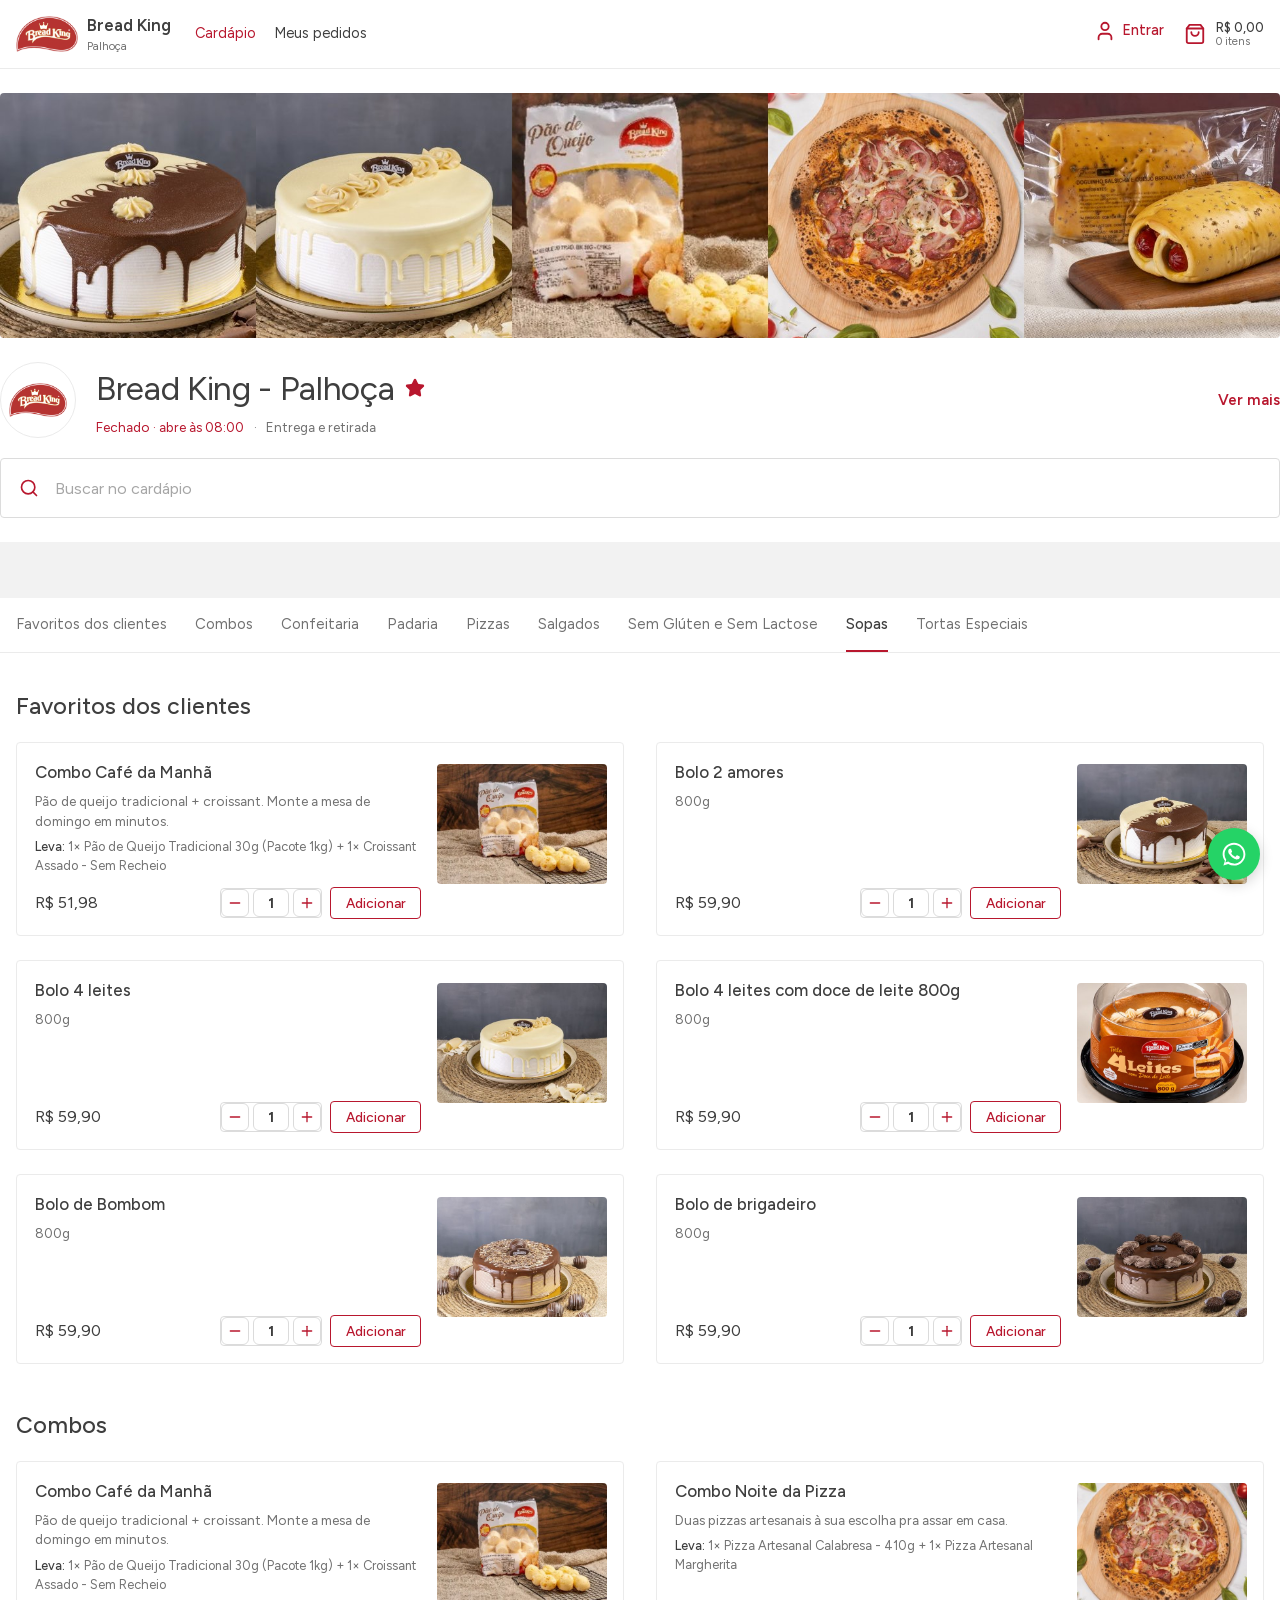
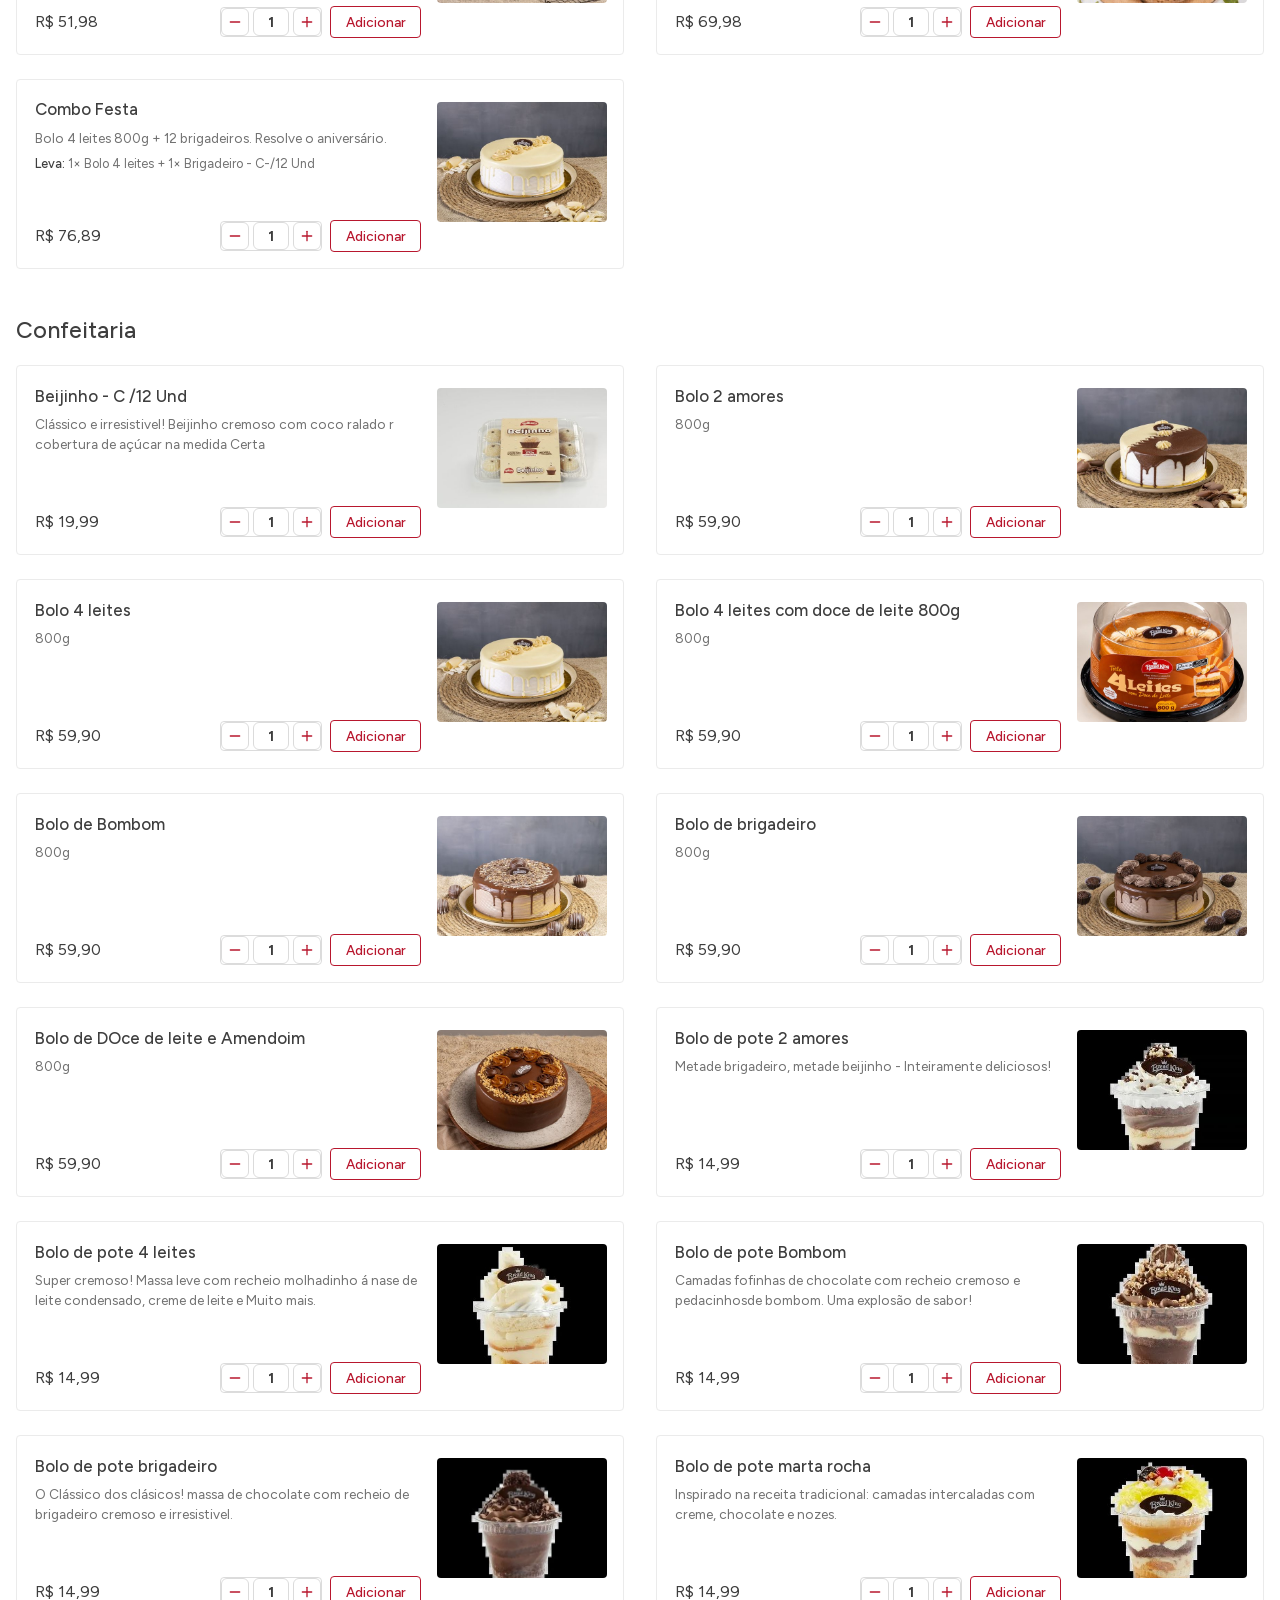
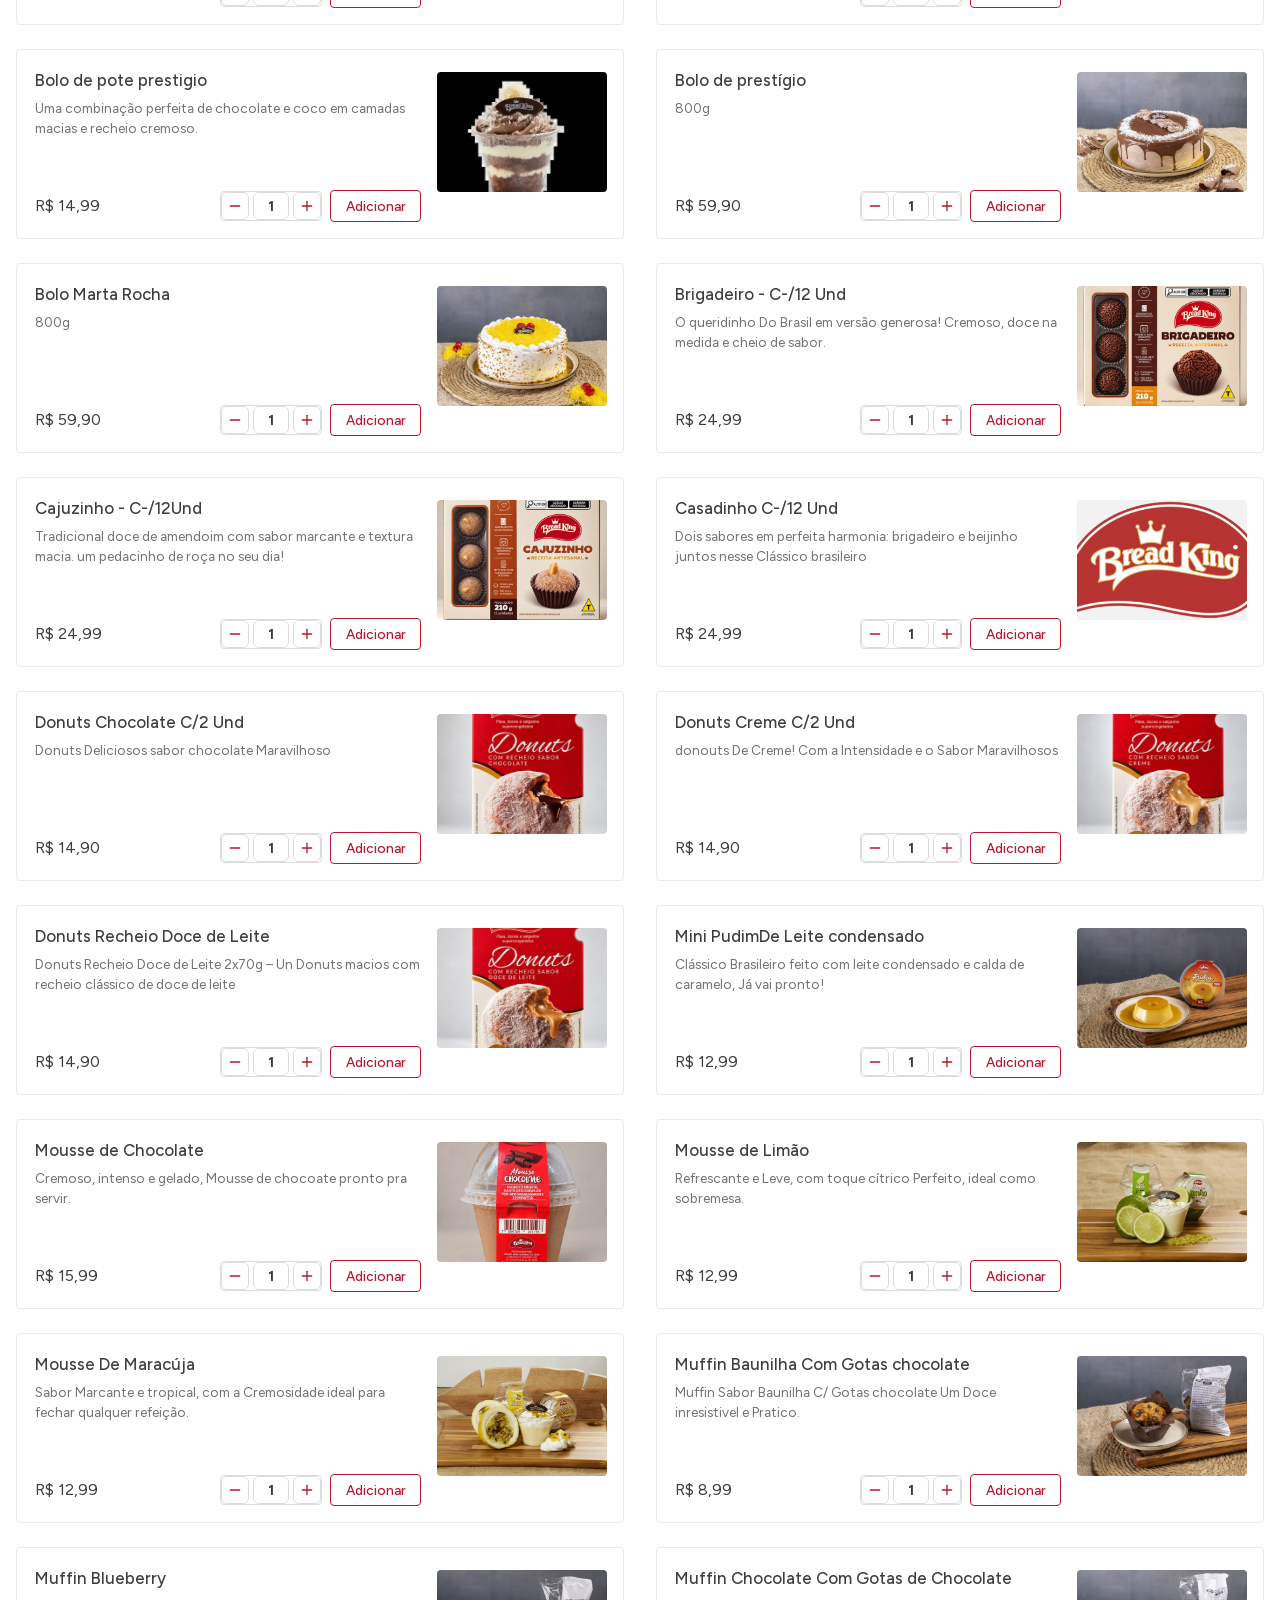
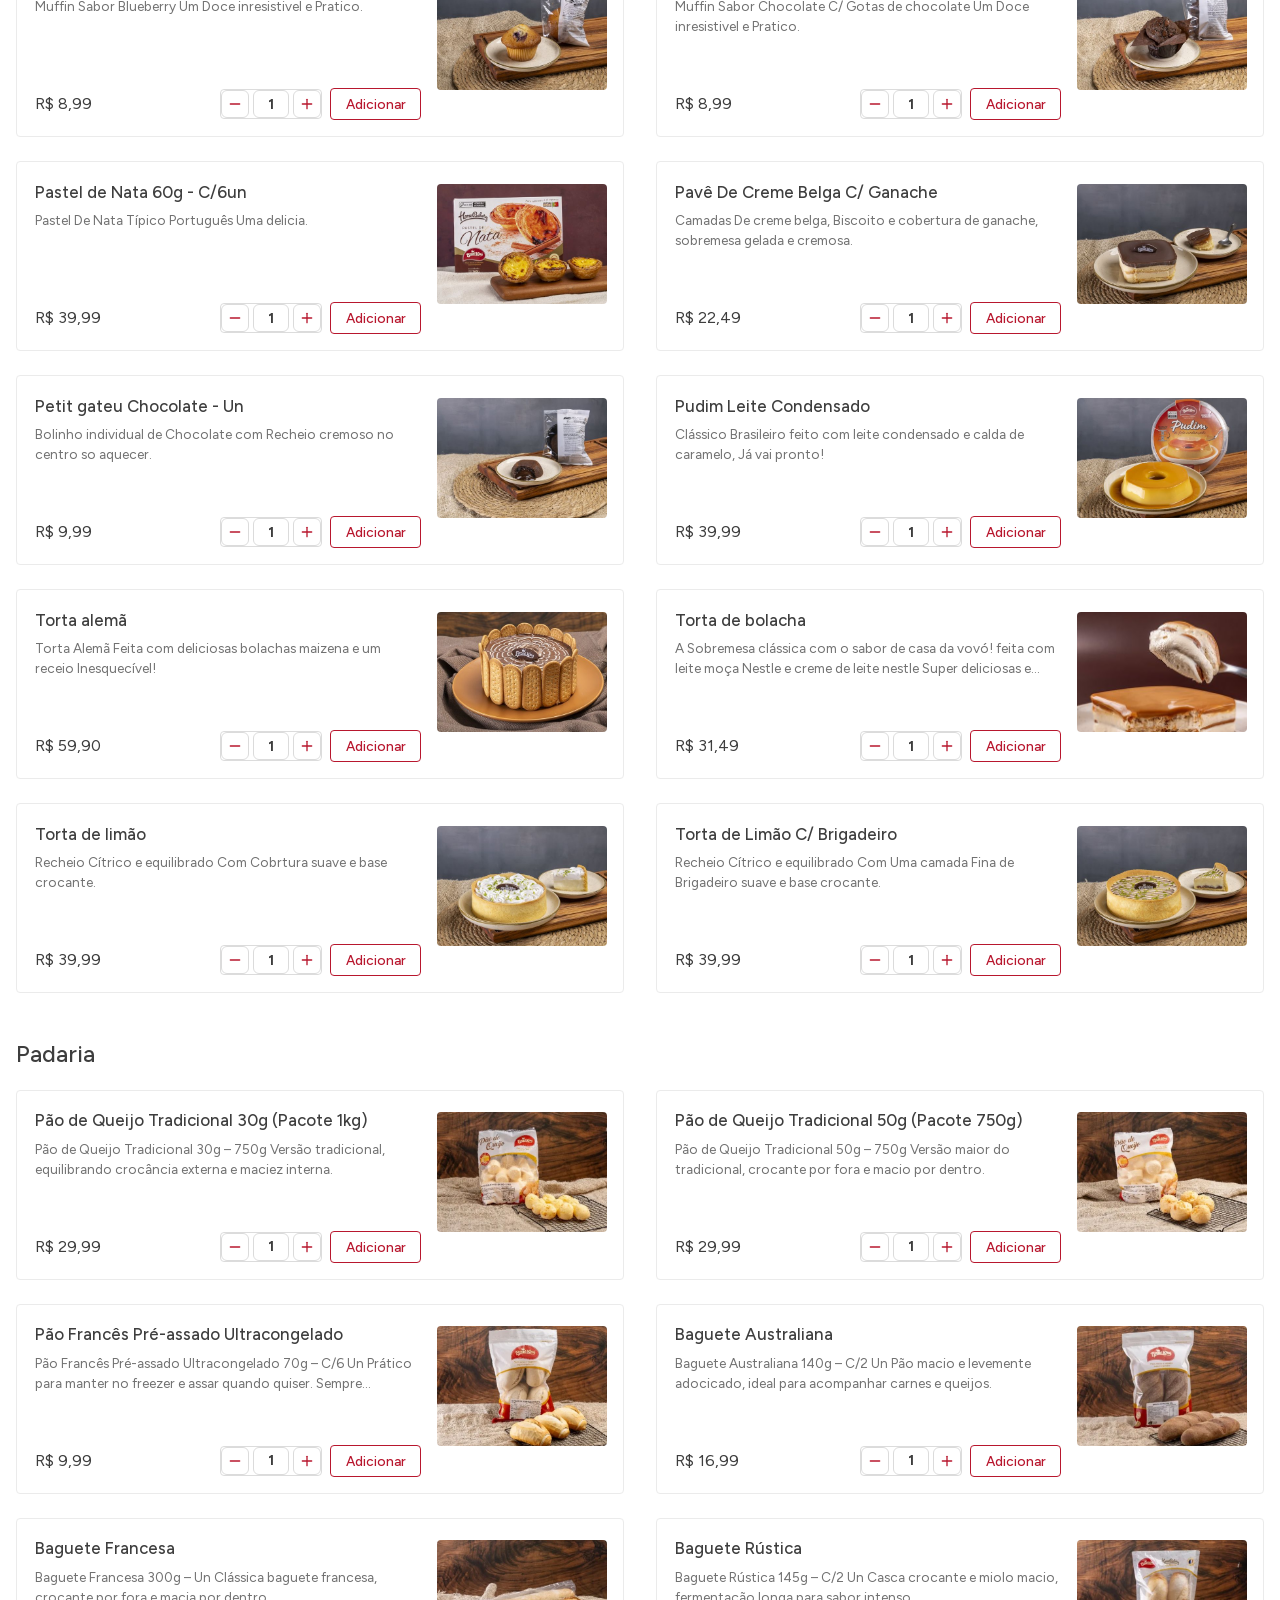
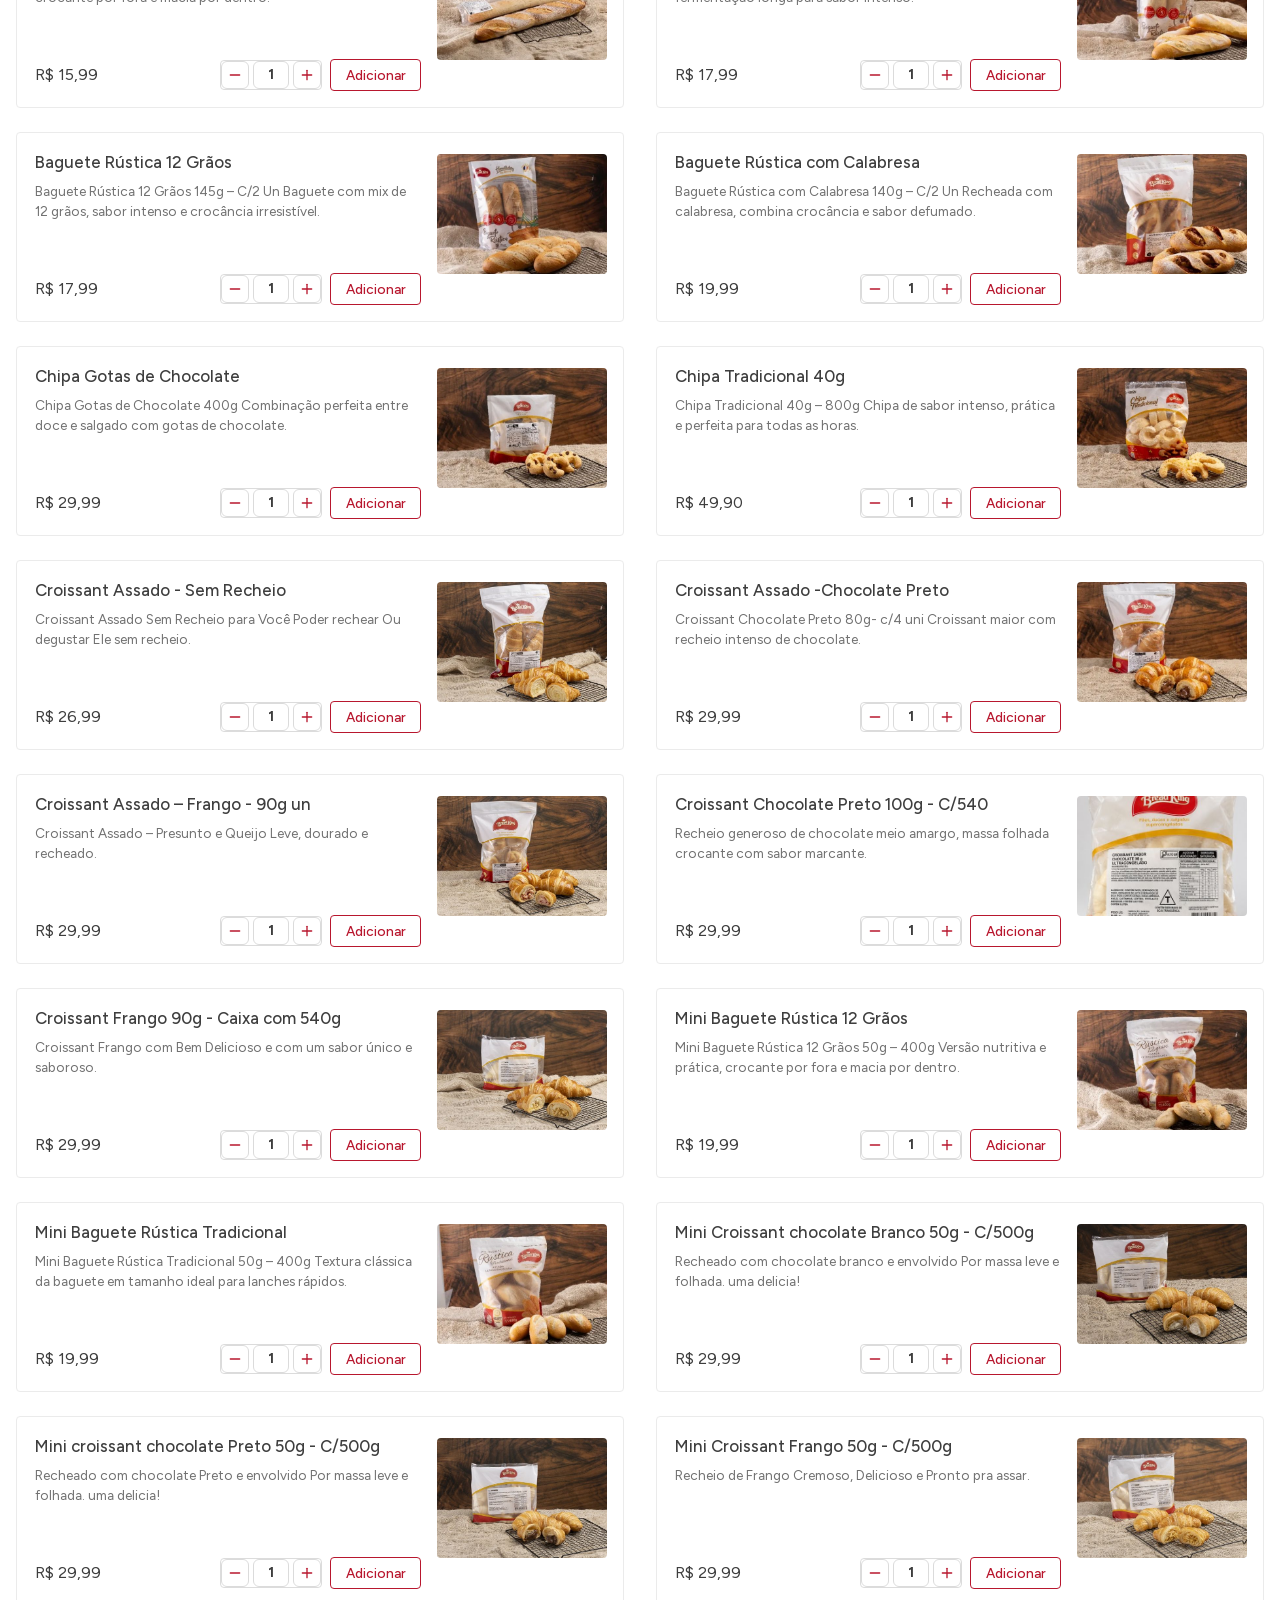
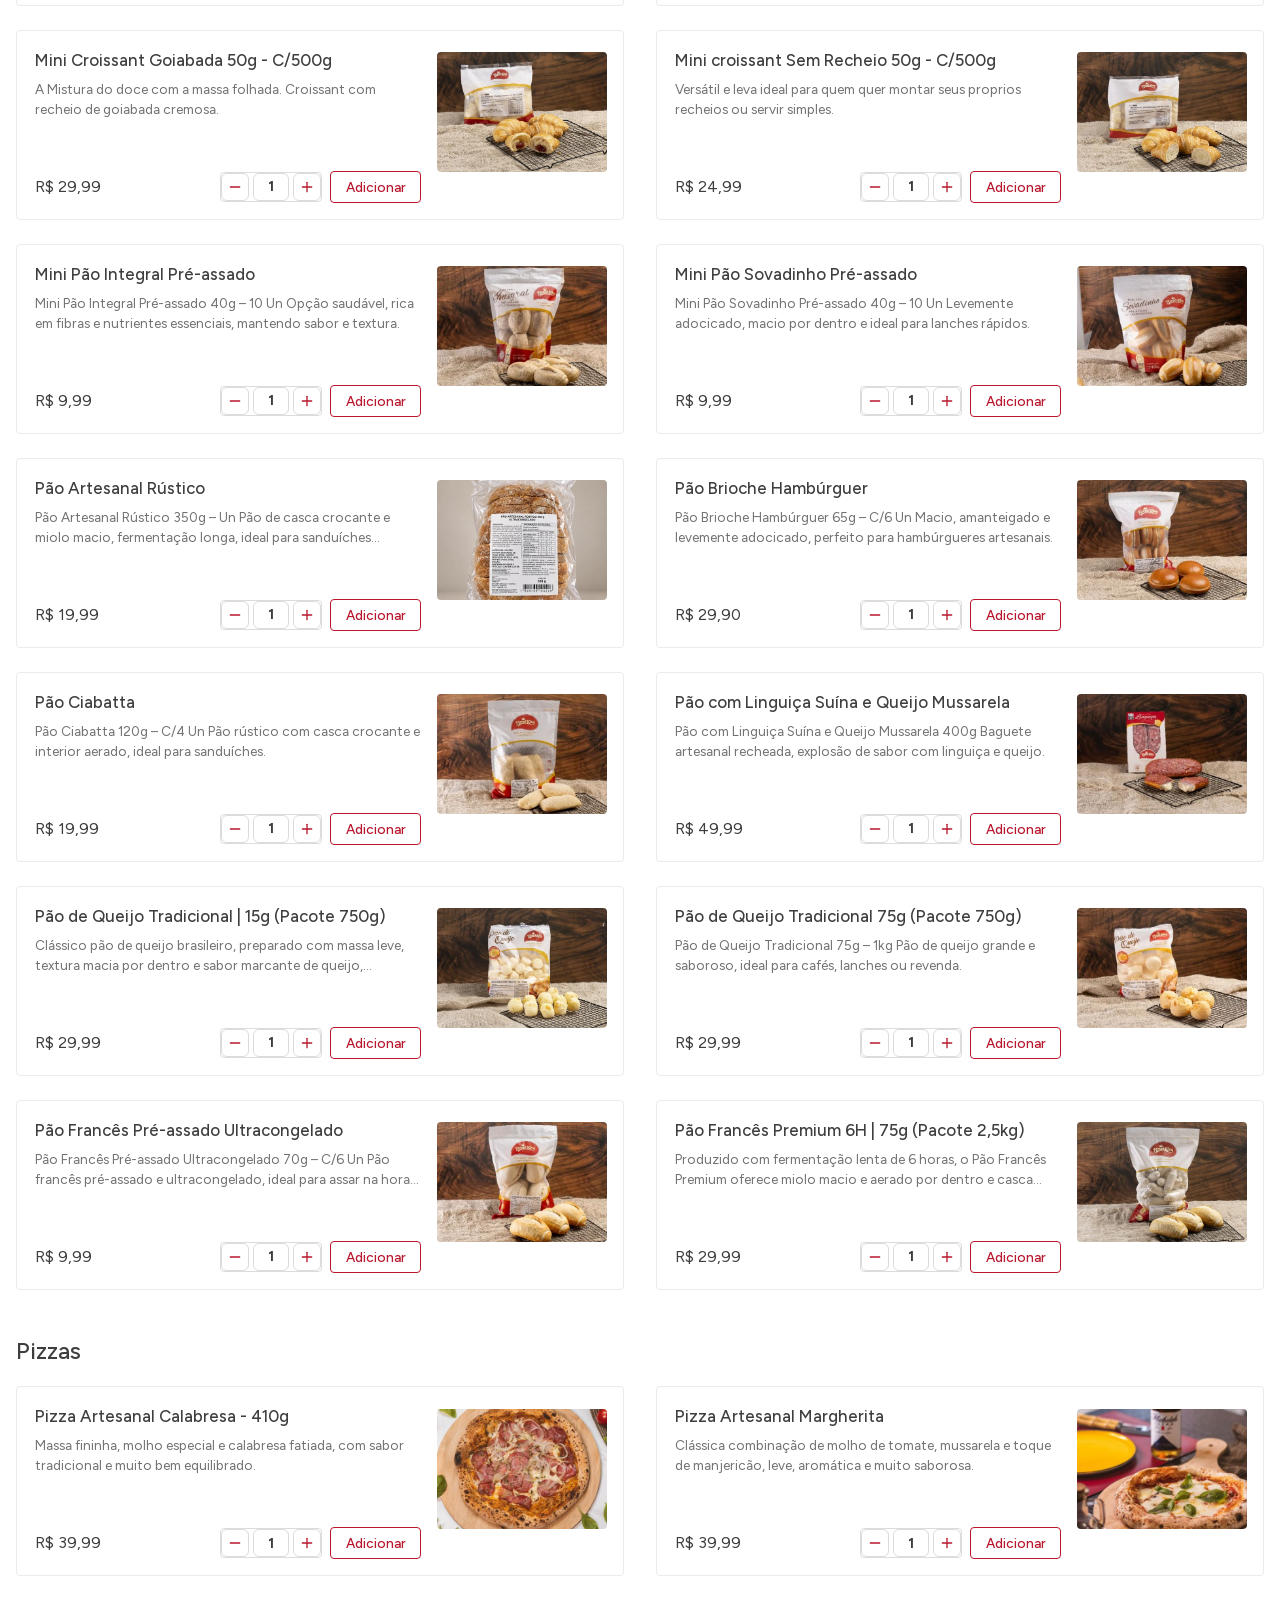
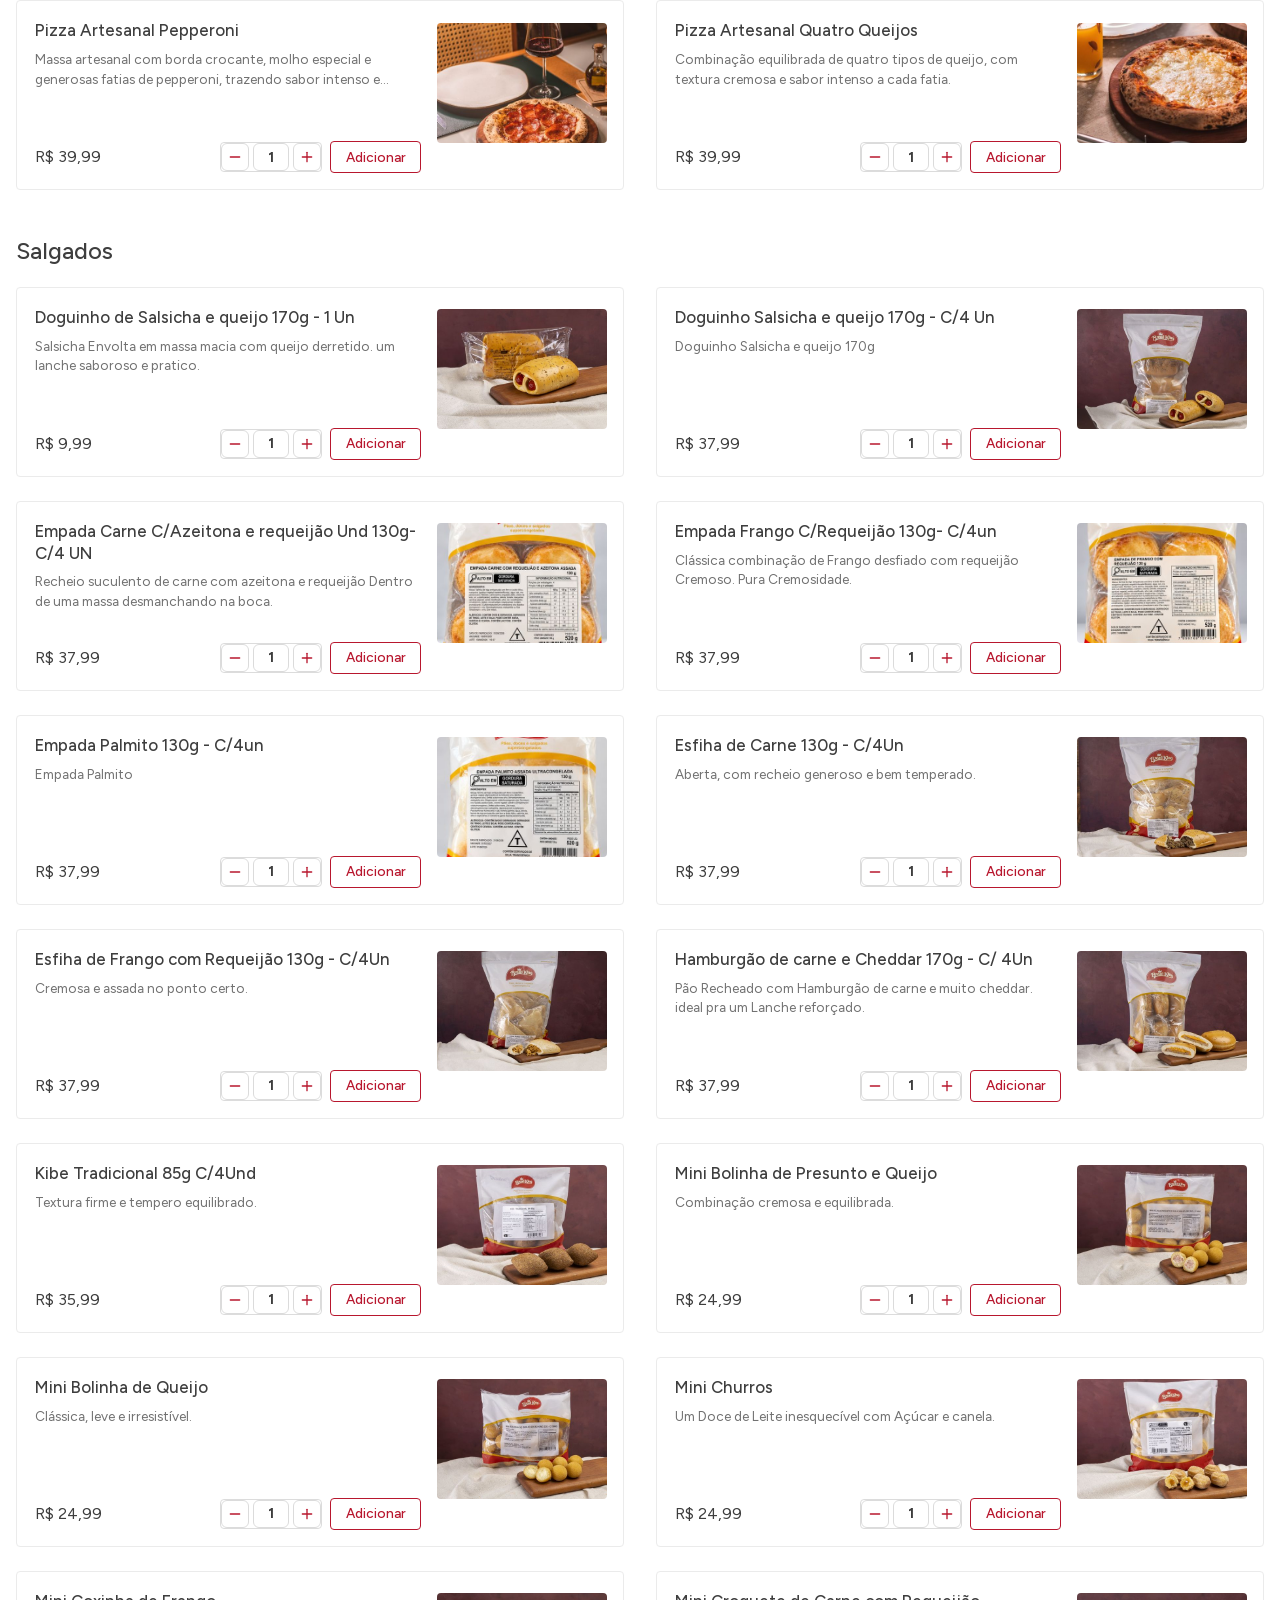
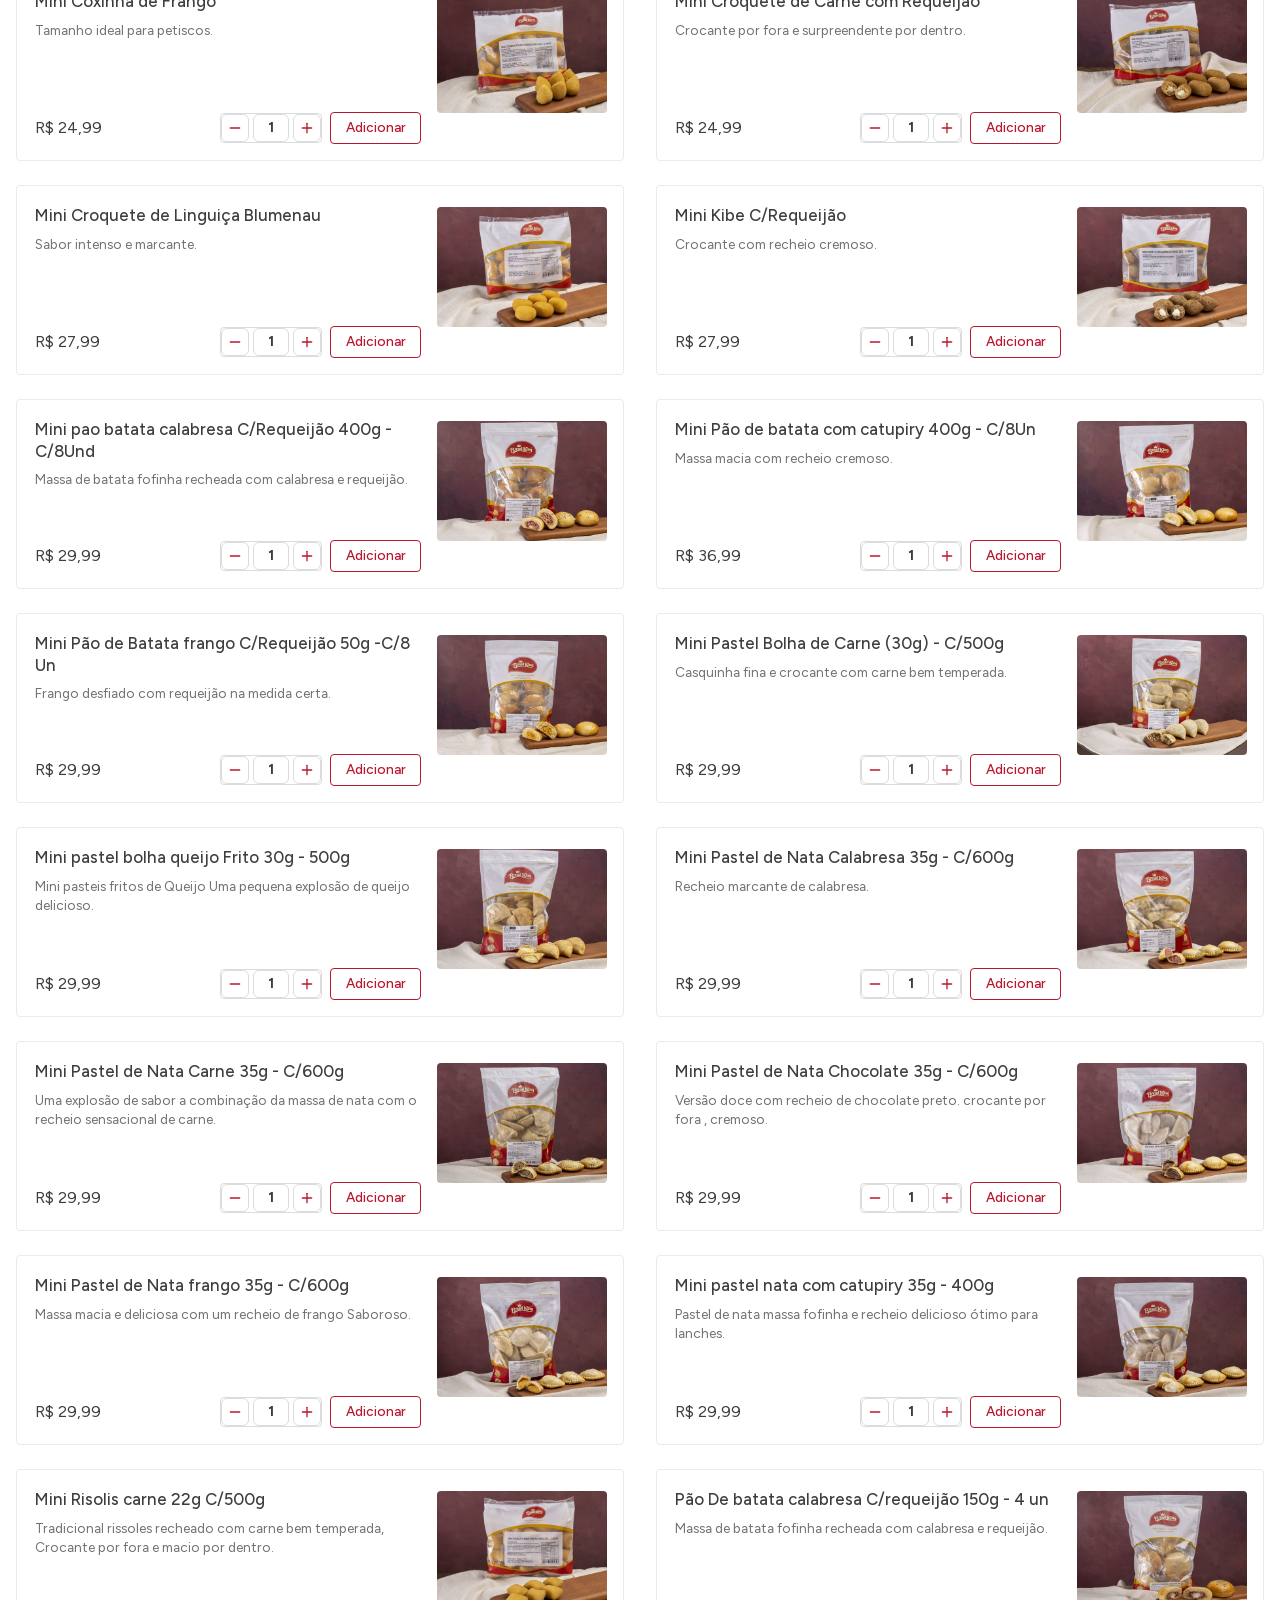
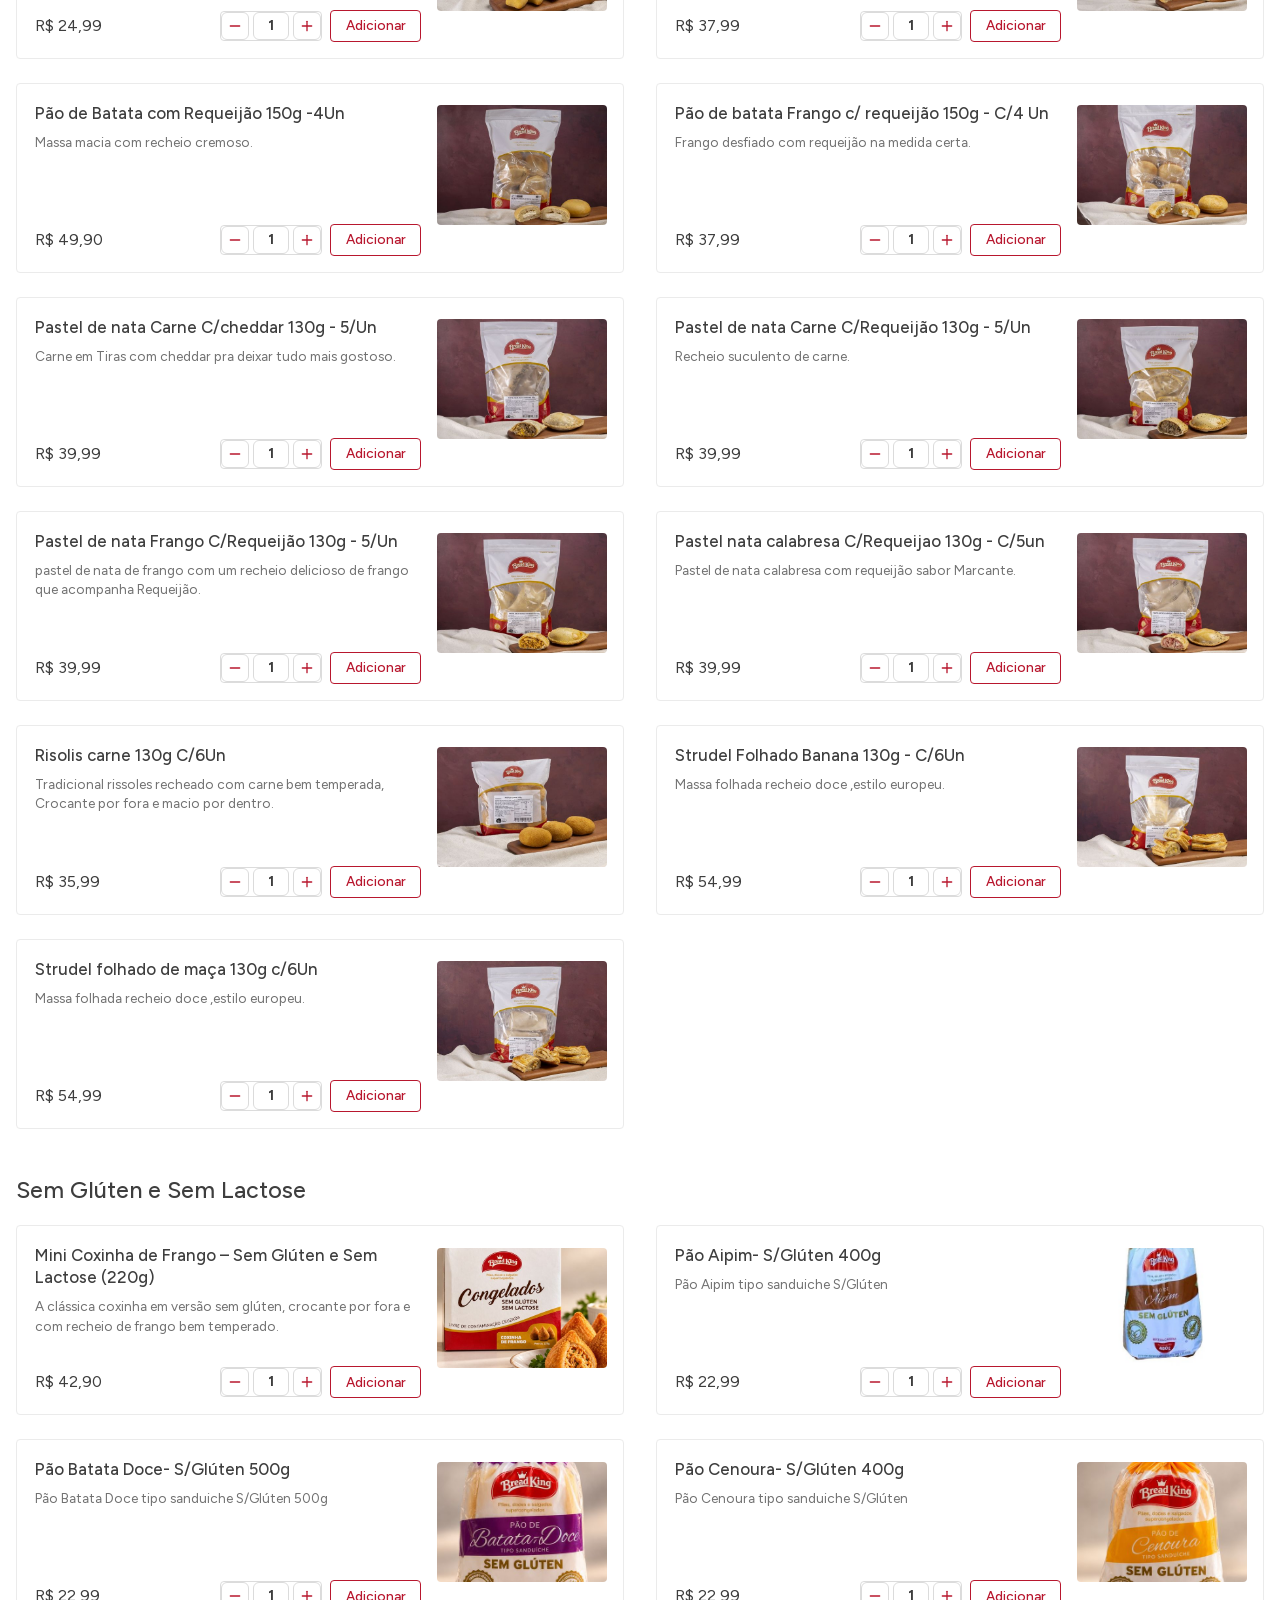
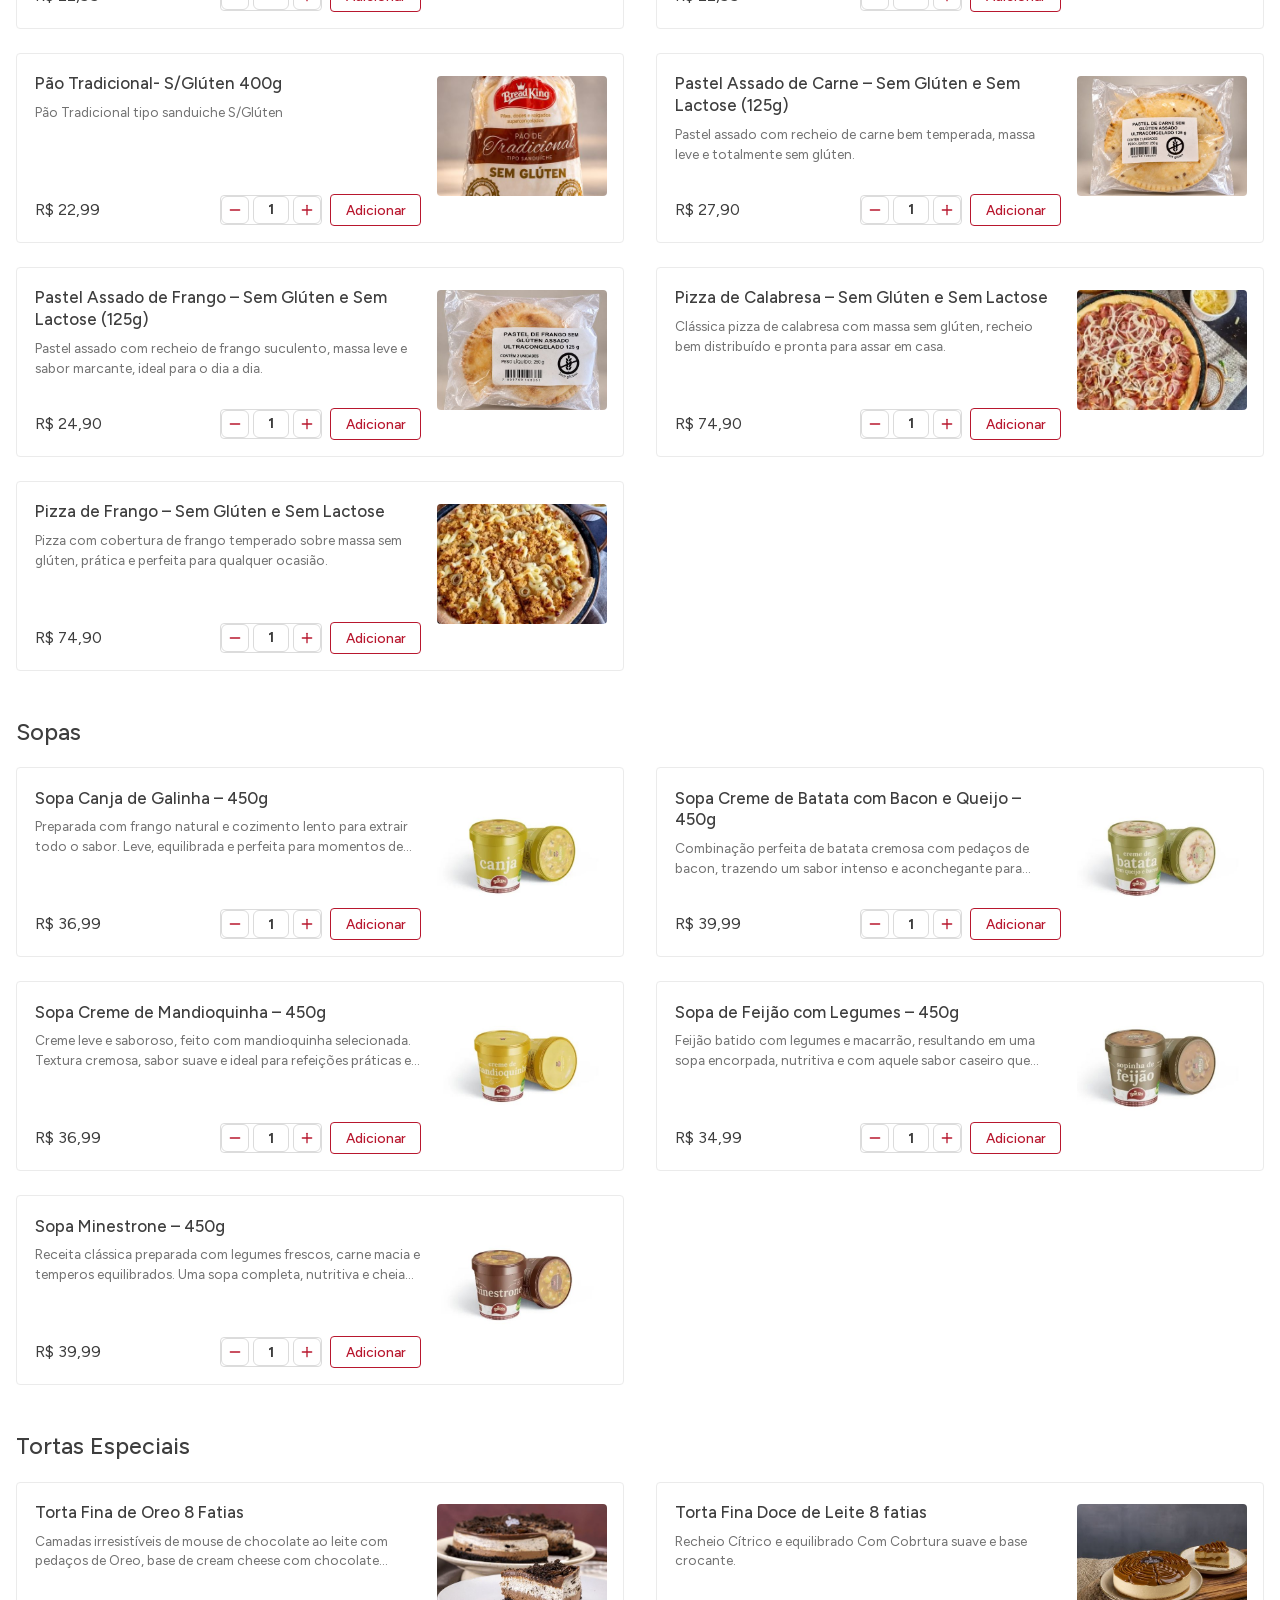
==== commit 0b25ab04: "v1.6: visual minimalista estilo iFood (Figtree), conta com CPF e senha, SITE10, pedido sem login, vo" ====
--- a/site/index.html
+++ b/site/index.html
@@ -1,24 +1,18 @@
 <!doctype html>
 <html lang="pt-BR">
 <head>
-<meta charset="UTF-8"/><meta name="viewport" content="width=device-width, initial-scale=1.0"/><meta name="author" content="Bread King Palhoça"/><link rel="icon" type="image/png" href="imagens/marca/logo-bread-king-CVrHv7_B.png"/><link rel="stylesheet" href="estilos/fontes.css"/><link rel="stylesheet" href="estilos/referencia.css"/><link rel="stylesheet" href="estilos/tema.css"/><link rel="stylesheet" href="estilos/extra.css"/><script src="dados/unidade.js"></script><script src="dados/catalogo.js"></script><script src="js/banco.js"></script><script src="js/icones.js"></script><script src="js/comum.js"></script>
-<title>Bread King Palhoça | Cardápio e delivery</title>
-<meta name="description" content="Cardápio completo da Bread King Palhoça. Escolha, pague no site e acompanhe seu pedido."/>
-<meta property="og:title" content="Bread King Palhoça | Cardápio e delivery"/><meta property="og:description" content="Pães, salgados, pizzas e confeitaria congelados, prontos em minutos."/><meta property="og:type" content="website"/>
+<meta charset="UTF-8"/><meta name="viewport" content="width=device-width, initial-scale=1.0"/><meta name="author" content="Bread King Palhoça"/><link rel="icon" type="image/png" href="imagens/marca/logo-bread-king.png"/><link rel="stylesheet" href="estilos/fontes.css"/><link rel="stylesheet" href="estilos/referencia.css"/><link rel="stylesheet" href="estilos/tema.css"/><link rel="stylesheet" href="estilos/extra.css"/><script src="dados/unidade.js"></script><script src="dados/catalogo.js"></script><script src="js/banco.js"></script><script src="js/icones.js"></script><script src="js/comum.js"></script><script src="js/conta.js"></script>
+<title>Bread King Palhoça · Cardápio e delivery</title>
+<meta name="description" content="Cardápio da Bread King Palhoça. Pães, salgados, pizzas e confeitaria congelados, prontos em minutos. Peça no site."/>
 <script src="js/cardapio.js"></script>
 </head>
 <body>
-<div class="min-h-screen bg-background">
-<header id="topo" data-titulo="Bread King"></header>
+<header id="topo"></header>
 <main>
-<section class="bg-background" id="cardapio">
   <div id="hero-loja"></div>
-  <nav aria-label="Categorias do cardápio" class="top-16 sticky mt-4 z-30 border-b border-border bg-background/95 backdrop-blur-md"><div id="nav-categorias" class="container mx-auto flex gap-2 overflow-x-auto px-4 py-3 scrollbar-hide"></div></nav>
-  <div class="container mx-auto px-4 pb-24" id="categorias"></div>
-</section>
+  <div class="nav-cats"><div id="nav-categorias" class="container mx-auto trilho"></div></div>
+  <div class="container mx-auto px-4" id="categorias"></div>
 </main>
-<footer class="footer-gradient text-white"></footer>
-</div>
-<script>document.querySelectorAll("[data-icone]").forEach(function(s){s.outerHTML=icone(s.dataset.icone,s.dataset.cls||"h-5 w-5");});</script>
+<footer></footer>
 </body>
 </html>
--- a/site/estilos/fontes.css
+++ b/site/estilos/fontes.css
@@ -1,11 +1,6 @@
-/* Rubik (títulos) + Inter (texto), servidas localmente */
-@font-face{font-family:'Rubik';font-style:normal;font-weight:400;font-display:swap;src:url(../fontes/Rubik-400-latin.woff2) format('woff2');unicode-range:U+0000-00FF, U+0131, U+0152-0153, U+02BB-02BC, U+02C6, U+02DA, U+02DC, U+0304, U+0308, U+0329, U+2000-206F, U+20AC, U+2122, U+2191, U+2193, U+2212, U+2215, U+FEFF, U+FFFD;}
-@font-face{font-family:'Rubik';font-style:normal;font-weight:500;font-display:swap;src:url(../fontes/Rubik-500-latin.woff2) format('woff2');unicode-range:U+0000-00FF, U+0131, U+0152-0153, U+02BB-02BC, U+02C6, U+02DA, U+02DC, U+0304, U+0308, U+0329, U+2000-206F, U+20AC, U+2122, U+2191, U+2193, U+2212, U+2215, U+FEFF, U+FFFD;}
-@font-face{font-family:'Rubik';font-style:normal;font-weight:600;font-display:swap;src:url(../fontes/Rubik-600-latin.woff2) format('woff2');unicode-range:U+0000-00FF, U+0131, U+0152-0153, U+02BB-02BC, U+02C6, U+02DA, U+02DC, U+0304, U+0308, U+0329, U+2000-206F, U+20AC, U+2122, U+2191, U+2193, U+2212, U+2215, U+FEFF, U+FFFD;}
-@font-face{font-family:'Rubik';font-style:normal;font-weight:700;font-display:swap;src:url(../fontes/Rubik-700-latin.woff2) format('woff2');unicode-range:U+0000-00FF, U+0131, U+0152-0153, U+02BB-02BC, U+02C6, U+02DA, U+02DC, U+0304, U+0308, U+0329, U+2000-206F, U+20AC, U+2122, U+2191, U+2193, U+2212, U+2215, U+FEFF, U+FFFD;}
-@font-face{font-family:'Rubik';font-style:normal;font-weight:800;font-display:swap;src:url(../fontes/Rubik-800-latin.woff2) format('woff2');unicode-range:U+0000-00FF, U+0131, U+0152-0153, U+02BB-02BC, U+02C6, U+02DA, U+02DC, U+0304, U+0308, U+0329, U+2000-206F, U+20AC, U+2122, U+2191, U+2193, U+2212, U+2215, U+FEFF, U+FFFD;}
-@font-face{font-family:'Inter';font-style:normal;font-weight:300;font-display:swap;src:url(../fontes/Inter-300-latin.woff2) format('woff2');unicode-range:U+0000-00FF, U+0131, U+0152-0153, U+02BB-02BC, U+02C6, U+02DA, U+02DC, U+0304, U+0308, U+0329, U+2000-206F, U+20AC, U+2122, U+2191, U+2193, U+2212, U+2215, U+FEFF, U+FFFD;}
-@font-face{font-family:'Inter';font-style:normal;font-weight:400;font-display:swap;src:url(../fontes/Inter-400-latin.woff2) format('woff2');unicode-range:U+0000-00FF, U+0131, U+0152-0153, U+02BB-02BC, U+02C6, U+02DA, U+02DC, U+0304, U+0308, U+0329, U+2000-206F, U+20AC, U+2122, U+2191, U+2193, U+2212, U+2215, U+FEFF, U+FFFD;}
-@font-face{font-family:'Inter';font-style:normal;font-weight:500;font-display:swap;src:url(../fontes/Inter-500-latin.woff2) format('woff2');unicode-range:U+0000-00FF, U+0131, U+0152-0153, U+02BB-02BC, U+02C6, U+02DA, U+02DC, U+0304, U+0308, U+0329, U+2000-206F, U+20AC, U+2122, U+2191, U+2193, U+2212, U+2215, U+FEFF, U+FFFD;}
-@font-face{font-family:'Inter';font-style:normal;font-weight:600;font-display:swap;src:url(../fontes/Inter-600-latin.woff2) format('woff2');unicode-range:U+0000-00FF, U+0131, U+0152-0153, U+02BB-02BC, U+02C6, U+02DA, U+02DC, U+0304, U+0308, U+0329, U+2000-206F, U+20AC, U+2122, U+2191, U+2193, U+2212, U+2215, U+FEFF, U+FFFD;}
-@font-face{font-family:'Inter';font-style:normal;font-weight:700;font-display:swap;src:url(../fontes/Inter-700-latin.woff2) format('woff2');unicode-range:U+0000-00FF, U+0131, U+0152-0153, U+02BB-02BC, U+02C6, U+02DA, U+02DC, U+0304, U+0308, U+0329, U+2000-206F, U+20AC, U+2122, U+2191, U+2193, U+2212, U+2215, U+FEFF, U+FFFD;}
+/* Figtree (equivalente livre da fonte do iFood), servida localmente */
+@font-face{font-family:'Figtree';font-style:normal;font-weight:300;font-display:swap;src:url(../fontes/Figtree-300-latin.woff2) format('woff2');unicode-range:U+0000-00FF, U+0131, U+0152-0153, U+02BB-02BC, U+02C6, U+02DA, U+02DC, U+0304, U+0308, U+0329, U+2000-206F, U+20AC, U+2122, U+2191, U+2193, U+2212, U+2215, U+FEFF, U+FFFD;}
+@font-face{font-family:'Figtree';font-style:normal;font-weight:400;font-display:swap;src:url(../fontes/Figtree-400-latin.woff2) format('woff2');unicode-range:U+0000-00FF, U+0131, U+0152-0153, U+02BB-02BC, U+02C6, U+02DA, U+02DC, U+0304, U+0308, U+0329, U+2000-206F, U+20AC, U+2122, U+2191, U+2193, U+2212, U+2215, U+FEFF, U+FFFD;}
+@font-face{font-family:'Figtree';font-style:normal;font-weight:500;font-display:swap;src:url(../fontes/Figtree-500-latin.woff2) format('woff2');unicode-range:U+0000-00FF, U+0131, U+0152-0153, U+02BB-02BC, U+02C6, U+02DA, U+02DC, U+0304, U+0308, U+0329, U+2000-206F, U+20AC, U+2122, U+2191, U+2193, U+2212, U+2215, U+FEFF, U+FFFD;}
+@font-face{font-family:'Figtree';font-style:normal;font-weight:600;font-display:swap;src:url(../fontes/Figtree-600-latin.woff2) format('woff2');unicode-range:U+0000-00FF, U+0131, U+0152-0153, U+02BB-02BC, U+02C6, U+02DA, U+02DC, U+0304, U+0308, U+0329, U+2000-206F, U+20AC, U+2122, U+2191, U+2193, U+2212, U+2215, U+FEFF, U+FFFD;}
+@font-face{font-family:'Figtree';font-style:normal;font-weight:700;font-display:swap;src:url(../fontes/Figtree-700-latin.woff2) format('woff2');unicode-range:U+0000-00FF, U+0131, U+0152-0153, U+02BB-02BC, U+02C6, U+02DA, U+02DC, U+0304, U+0308, U+0329, U+2000-206F, U+20AC, U+2122, U+2191, U+2193, U+2212, U+2215, U+FEFF, U+FFFD;}
--- a/site/estilos/tema.css
+++ b/site/estilos/tema.css
@@ -1,115 +1,185 @@
-/* Tema Bread King (sobrepõe os tokens do CSS clonado). Fontes e cores do manual de marca:
-   vermelho #B8172E, dourado #D69A2D, creme #FBF5EC, café #2A1612. Rubik (títulos) + Nunito Sans (texto). */
+/* Tema Bread King delivery — minimalista, inspirado no iFood. Figtree em tudo; vermelho da marca só como acento. */
 :root{
-  --background: 30 20% 97%;        /* fundo original (cinza quente claro) */
-  --foreground: 0 0% 12%;
-  --card: 0 0% 100%;
-  --card-foreground: 0 0% 12%;
-  --popover: 0 0% 100%; --popover-foreground: 0 0% 12%;
-  --primary: 351 78% 41%;          /* #B8172E vermelho do manual */
-  --primary-glow: 351 78% 48%;
-  --primary-foreground: 0 0% 100%;
-  --secondary: 40 67% 51%;         /* #D69A2D dourado do manual */
-  --secondary-glow: 40 70% 58%;
-  --secondary-foreground: 0 0% 10%;
-  --muted: 30 10% 93%;
-  --muted-foreground: 0 0% 45%;
-  --accent: 30 20% 94%;
-  --accent-foreground: 0 0% 12%;
-  --border: 30 15% 88%;
-  --input: 30 15% 88%;
-  --ring: 351 78% 41%;
-  --radius: .75rem;
+  --background: 0 0% 100%; --foreground: 0 0% 24%;       /* #3e3e3e */
+  --card: 0 0% 100%; --card-foreground: 0 0% 24%;
+  --popover: 0 0% 100%; --popover-foreground: 0 0% 24%;
+  --primary: 351 78% 41%; --primary-glow: 351 78% 48%; --primary-foreground: 0 0% 100%;
+  --secondary: 40 67% 51%; --secondary-glow: 40 70% 58%; --secondary-foreground: 0 0% 10%;
+  --muted: 0 0% 95%; --muted-foreground: 0 0% 44%;       /* #717171 */
+  --accent: 0 0% 96%; --accent-foreground: 0 0% 24%;
+  --border: 0 0% 86%; --input: 0 0% 86%; --ring: 351 78% 41%;
+  --radius: .25rem;
+  --cinza-claro:#a6a6a6; --cinza:#717171; --texto:#3e3e3e; --linha:#dcdcdc; --linha-suave:#ebebeb; --faixa:#f2f2f2; --vermelho:#B8172E;
 }
-body{font-family:Inter,system-ui,sans-serif}
-h1,h2,h3,h4,h5,h6,.font-display{font-family:Rubik,system-ui,sans-serif;letter-spacing:-.01em}
-.price-gold{color:#B8172E;font-family:Rubik,system-ui,sans-serif}
-/* sem textos com degradê animado */
-.bread-gradient-text,.bread-gradient-text-gold{animation:none;background:none;-webkit-text-fill-color:currentColor;color:#B8172E;font-weight:800}
-.bread-gradient-text-gold{color:#D69A2D}
-.btn-primary-gradient{background:#B8172E;box-shadow:0 6px 18px -6px rgba(184,23,46,.45)}
-.btn-primary-gradient:hover{background:#A3162A;box-shadow:0 10px 24px -8px rgba(184,23,46,.5);transform:translateY(-1px)}
-.bread-glow-red,.bread-glow-red:hover{box-shadow:none}
-.bread-glow-green,.bread-glow-green:hover{box-shadow:none}
-.badge-featured{background:#D69A2D;box-shadow:none}
-.feature-card-icon{background:#F4E7D3}
-
-.hero-photo-frame{border-radius:1.75rem;box-shadow:0 24px 60px -24px rgba(42,22,18,.35);border:4px solid #FFFDF9}
-.hero-photo-frame:before{background:linear-gradient(135deg,#B8172E,#D69A2D)}
-.product-card,.feature-card,.store-card,.bread-card-premium{border-radius:1rem;border:1px solid hsl(var(--border));box-shadow:0 2px 10px -4px rgba(0,0,0,.08)}
-.product-card:hover{transform:translateY(-4px);box-shadow:0 14px 30px -14px rgba(0,0,0,.2);border-color:hsl(var(--primary)/.3)}
-.bread-card-premium:before{background:linear-gradient(90deg,#B8172E,#D69A2D)}
+html{scroll-behavior:auto}
+body{font-family:Figtree,system-ui,-apple-system,sans-serif;color:var(--texto);background:#fff;-webkit-font-smoothing:antialiased}
+h1,h2,h3,h4,h5,h6{font-family:Figtree,system-ui,sans-serif;letter-spacing:0;font-weight:500}
+.price-gold{color:var(--texto);font-weight:400}
+.bread-gradient-text,.bread-gradient-text-gold{animation:none;background:none;-webkit-text-fill-color:currentColor;color:var(--vermelho)}
+.btn-primary-gradient{background:var(--vermelho);box-shadow:none}.btn-primary-gradient:hover{background:#a3162a;transform:none;box-shadow:none}
+.bread-glow-red,.bread-glow-green,.bread-glow-red:hover,.bread-glow-green:hover{box-shadow:none}
+.badge-featured{display:none}
 .animate-ping,.animate-pulse{animation:none}
-.rounded-md{border-radius:.75rem}
-/* cabeçalho do cardápio (nova home) */
-.topo-site{position:sticky;top:0;z-index:40;background:rgba(255,255,255,.94);backdrop-filter:blur(10px);border-bottom:1px solid hsl(var(--border))}
-.topo-site .marca{display:flex;align-items:center;gap:.75rem;font-family:Rubik,sans-serif;font-weight:700;color:hsl(var(--foreground))}
-.topo-site .marca img{height:44px;width:44px;object-fit:contain}
-.topo-site .marca small{display:block;font-family:Inter,sans-serif;font-weight:800;font-size:.65rem;letter-spacing:.12em;text-transform:uppercase;color:#B8172E}
-.link-carrinho{position:relative;display:inline-flex;align-items:center;gap:.5rem;height:2.75rem;padding:0 1rem;border-radius:999px;background:#B8172E;color:#FFF8EE;font-weight:700;font-size:.875rem}
-.link-carrinho .n{min-width:1.5rem;height:1.5rem;padding:0 .4rem;border-radius:999px;background:#FFF8EE;color:#B8172E;display:inline-flex;align-items:center;justify-content:center;font-size:.75rem;font-weight:900}
-.eyebrow{font-family:Inter,sans-serif;font-weight:800;font-size:.72rem;letter-spacing:.14em;text-transform:uppercase;color:#B8172E}
-.btn-ver-todos{display:inline-flex;align-items:center;gap:.35rem;height:2.25rem;padding:0 .9rem;border-radius:999px;border:1px solid hsl(var(--border));background:#fff;font-size:.8rem;font-weight:800;color:#B8172E;transition:all .2s}
-.btn-ver-todos:hover{border-color:#B8172E;background:#fff}
-.grade-produtos{display:grid;grid-template-columns:repeat(auto-fill,minmax(230px,1fr));gap:1rem}
-.grade-produtos>div{width:auto!important;max-width:none!important}
-/* botão flutuante do WhatsApp: discreto, logo oficial */
-.whats-flutuante{position:fixed;right:1.25rem;bottom:1.25rem;z-index:50;display:flex;align-items:center;gap:.5rem;height:3.25rem;padding:0 1.1rem 0 .85rem;border-radius:999px;background:#25D366;color:#fff;font-weight:800;font-size:.85rem;box-shadow:0 8px 24px -8px rgba(37,211,102,.6);transition:transform .2s,box-shadow .2s}
-.whats-flutuante:hover{transform:translateY(-2px);box-shadow:0 12px 28px -8px rgba(37,211,102,.7)}
-.whats-flutuante svg{width:1.6rem;height:1.6rem}
-.whats-flutuante span{max-width:0;overflow:hidden;white-space:nowrap;transition:max-width .3s}
-.whats-flutuante:hover span{max-width:12rem}
-@media(min-width:768px){.whats-flutuante span{max-width:12rem}}
+.rounded-md,.rounded-lg,.rounded-xl,.rounded-2xl{border-radius:4px}
+.rounded-full{border-radius:999px}
+.font-extrabold,.font-black,.font-bold{font-weight:600}
+.shadow-xl,.shadow-lg,.shadow-md{box-shadow:none}
+.bg-whatsapp{background:#25D366}.hover\:bg-whatsapp\/90:hover{background:#20bd5a}.text-whatsapp-foreground{color:#fff}
+.sm\:inline{display:none}@media(min-width:640px){.sm\:inline{display:inline}}
+/* ---------- cabeçalho ---------- */
+.topo-site{position:sticky;top:0;z-index:40;background:#fff;border-bottom:1px solid var(--linha-suave)}
+.topo-site .barra{display:flex;align-items:center;gap:1.5rem;height:68px}
+.topo-site .marca{display:flex;align-items:center;gap:.6rem;color:var(--texto);font-weight:600;font-size:1.05rem}
+.topo-site .marca img{height:36px;width:auto}
+.topo-site .marca small{display:block;font-weight:400;font-size:.72rem;color:var(--cinza);letter-spacing:0;text-transform:none}
+.topo-site nav{display:flex;gap:1.1rem;font-size:.9rem}
+.topo-site nav a{color:var(--texto)}.topo-site nav a.ativa,.topo-site nav a:hover{color:var(--vermelho)}
+.topo-site .direita{margin-left:auto;display:flex;align-items:center;gap:1.25rem}
+.btn-entrar{display:inline-flex;align-items:center;gap:.4rem;color:var(--vermelho);font-weight:500;font-size:.9rem;background:none;border:0;cursor:pointer}
+.btn-entrar svg{width:22px;height:22px}
+.link-carrinho{display:inline-flex;align-items:center;gap:.6rem;color:var(--texto);font-size:.8rem;line-height:1.1}
+.link-carrinho svg{width:22px;height:22px;color:var(--vermelho)}
+.link-carrinho .n{display:block;color:var(--cinza);font-size:.7rem}
+.link-carrinho .v{font-weight:500}
+@media(max-width:768px){.topo-site .barra{height:60px;gap:.75rem}.topo-site nav{display:none}.topo-site .marca small{display:none}}
+/* ---------- hero da loja ---------- */
+.loja-hero{padding:1.5rem 0 0}
+.loja-banner{width:100%;aspect-ratio:1306/250;max-height:250px;object-fit:cover;border-radius:4px;background:var(--faixa)}
+.loja-cab{display:flex;align-items:center;gap:1.25rem;padding:1.5rem 0 1.25rem;flex-wrap:wrap}
+.loja-logo{width:76px;height:76px;border-radius:999px;background:#fff;border:1px solid var(--linha-suave);display:flex;align-items:center;justify-content:center;flex-shrink:0;overflow:hidden}
+.loja-logo img{width:58px;height:auto}
+.loja-nome{font-weight:400;font-size:2.1rem;letter-spacing:-.01em;display:flex;align-items:center;gap:.7rem;flex-wrap:wrap;color:var(--texto)}
+.loja-nome .selo{color:var(--vermelho);display:inline-flex}.loja-nome .selo svg{width:20px;height:20px}
+.loja-nome .nota{font-size:1rem;color:#e7a33e;font-weight:500;display:inline-flex;align-items:center;gap:.25rem}
+.loja-meta{display:flex;align-items:center;gap:.6rem;flex-wrap:wrap;font-size:.85rem;color:var(--cinza);margin-top:.2rem}
+.loja-meta .aberto{color:#2f7d45}.loja-meta .fechado{color:var(--vermelho)}
+.loja-acoes{margin-left:auto;display:flex;align-items:center;gap:1.25rem;font-size:.85rem;color:var(--cinza)}
+.loja-acoes .sep{width:1px;height:1.25rem;background:var(--linha)}
+.btn-vermais{font-weight:600;color:var(--vermelho);background:none;border:0;cursor:pointer;padding:.25rem 0;font-size:.95rem}
+.loja-busca{position:relative;margin:0 0 1.5rem}
+.loja-busca input{width:100%;height:60px;border-radius:4px;border:1px solid var(--linha);background:#fff;padding:0 1rem 0 3.4rem;font-size:1rem;font-family:inherit;color:var(--texto)}
+.loja-busca input::placeholder{color:var(--cinza-claro)}
+.loja-busca input:focus{outline:none;border-color:var(--cinza)}
+.loja-busca svg{position:absolute;left:1.2rem;top:50%;transform:translateY(-50%);color:var(--vermelho);width:1.25rem;height:1.25rem}
+.faixa-cinza{height:3.5rem;background:var(--faixa)}
+@media(max-width:640px){.loja-nome{font-size:1.5rem}.loja-acoes{margin-left:0}.loja-logo{width:60px;height:60px}.loja-logo img{width:46px}.loja-busca input{height:52px}}
+/* ---------- navegação de categorias ---------- */
+.nav-cats{position:sticky;top:68px;z-index:30;background:#fff;border-bottom:1px solid var(--linha-suave)}
+@media(max-width:768px){.nav-cats{top:60px}}
+.nav-cats .trilho{display:flex;gap:1.75rem;overflow-x:auto;scrollbar-width:none;padding:0 1rem}
+.nav-cats .trilho::-webkit-scrollbar{display:none}
+.nav-cats button{background:none;border:0;border-bottom:2px solid transparent;padding:.95rem 0;font-size:.92rem;color:var(--cinza);white-space:nowrap;cursor:pointer;font-family:inherit}
+.nav-cats button.ativa{color:var(--texto);border-color:var(--vermelho);font-weight:500}
+/* ---------- seções e cards ---------- */
+.secao{padding:2.25rem 0 .5rem}
+.secao h2{font-size:1.45rem;font-weight:500;color:var(--texto);margin:0 0 1.1rem}
+.grade{display:grid;grid-template-columns:1fr 1fr;gap:1.5rem 2rem}
+@media(max-width:900px){.grade{grid-template-columns:1fr;gap:1rem}}
+.item{display:flex;gap:1rem;border:1px solid var(--linha-suave);border-radius:4px;background:#fff;padding:1rem 1rem 1rem 1.1rem;min-height:190px;cursor:pointer;transition:border-color .15s}
+.item:hover{border-color:var(--linha)}
+.item .texto{flex:1;min-width:0;display:flex;flex-direction:column}
+.item h3{font-size:1.05rem;font-weight:500;color:var(--texto);line-height:1.3;margin:.2rem 0 .5rem}
+.item .desc{font-size:.85rem;color:var(--cinza);line-height:1.45;display:-webkit-box;-webkit-line-clamp:2;-webkit-box-orient:vertical;overflow:hidden}
+.item .leva{font-size:.8rem;color:var(--cinza);margin-top:.35rem}
+.item .leva b{color:var(--texto);font-weight:500}
+.item .rodape{margin-top:auto;display:flex;align-items:center;justify-content:space-between;gap:.75rem;padding-top:.75rem}
+.item .preco{font-size:1rem;font-weight:400;color:var(--texto)}
+.item .foto{width:170px;height:120px;flex-shrink:0;border-radius:4px;object-fit:cover;background:var(--faixa);align-self:flex-start;margin-top:.35rem}
+@media(max-width:640px){.item{min-height:0;padding:.9rem}.item .foto{width:96px;height:96px}}
+.qtd-stepper{display:inline-flex;align-items:center;border:1px solid var(--linha);border-radius:4px;overflow:hidden}
+.qtd-stepper button{height:30px;width:30px;border:0;background:#fff;color:var(--vermelho);display:inline-flex;align-items:center;justify-content:center;cursor:pointer}
+.qtd-stepper button:hover{background:var(--faixa)}
+.qtd-stepper input{width:34px;height:30px;text-align:center;font-size:.9rem;border:0;border-left:1px solid var(--linha-suave);border-right:1px solid var(--linha-suave);font-family:inherit;color:var(--texto);-moz-appearance:textfield}
+.qtd-stepper input::-webkit-outer-spin-button,.qtd-stepper input::-webkit-inner-spin-button{-webkit-appearance:none;margin:0}
+.btn-add{height:32px;padding:0 .9rem;border-radius:4px;border:1px solid var(--vermelho);background:#fff;color:var(--vermelho);font-weight:500;font-size:.85rem;cursor:pointer;font-family:inherit;transition:all .15s;white-space:nowrap}
+.btn-add:hover{background:var(--vermelho);color:#fff}
+.btn-add.ok{background:#2f7d45;border-color:#2f7d45;color:#fff}
+.no-pedido{font-size:.75rem;color:var(--vermelho);font-weight:500}
+.vazio-busca{padding:3rem 0;text-align:center;color:var(--cinza)}
+/* ---------- modal do produto ---------- */
+.modal-fundo{position:fixed;inset:0;z-index:60;background:rgba(0,0,0,.5);display:flex;align-items:center;justify-content:center;padding:1rem}
+.modal-caixa{position:relative;width:100%;max-width:880px;max-height:92vh;overflow:auto;border-radius:4px;background:#fff}
+.modal-grid{display:grid;grid-template-columns:1fr 1fr}
+@media(max-width:800px){.modal-grid{grid-template-columns:1fr}}
+.modal-grid .foto{width:100%;height:100%;min-height:320px;object-fit:cover;background:var(--faixa)}
+.modal-info{padding:2rem}
+.modal-info h2{font-size:1.5rem;font-weight:500;margin:0 0 .75rem;color:var(--texto)}
+.modal-info .desc{color:var(--cinza);font-size:.95rem;line-height:1.5}
+.modal-info .preco{font-size:1.2rem;margin:1.25rem 0 0}
+.modal-info .leva{margin-top:1rem;padding:1rem;background:var(--faixa);border-radius:4px;font-size:.9rem;color:var(--cinza)}
+.modal-info .leva b{color:var(--texto);font-weight:500}
+.modal-acoes{display:flex;align-items:center;gap:1rem;margin-top:1.75rem;border-top:1px solid var(--linha-suave);padding-top:1.25rem}
+.modal-acoes .qtd-stepper button{height:40px;width:40px}.modal-acoes .qtd-stepper input{height:40px;width:44px}
+.btn-confirmar{flex:1;min-width:190px;white-space:nowrap;height:44px;border-radius:4px;border:0;background:var(--vermelho);color:#fff;font-weight:500;font-size:.95rem;cursor:pointer;font-family:inherit;display:flex;align-items:center;justify-content:space-between;padding:0 1.1rem}
+.btn-confirmar:hover{background:#a3162a}
+.modal-fechar{position:absolute;right:.75rem;top:.75rem;z-index:2;width:36px;height:36px;border-radius:999px;border:0;background:#fff;color:var(--vermelho);display:flex;align-items:center;justify-content:center;cursor:pointer}
+/* ---------- barra flutuante do carrinho (celular) ---------- */
+#barra-carrinho{position:fixed;inset-x:0;bottom:0;z-index:50;padding:.75rem 1rem;background:#fff;border-top:1px solid var(--linha-suave)}
+@media(min-width:900px){#barra-carrinho{display:none}}
+#barra-carrinho .dentro{display:flex;align-items:center;justify-content:space-between;gap:1rem}
+#barra-carrinho .ver{height:44px;padding:0 1.25rem;border-radius:4px;background:var(--vermelho);color:#fff;font-weight:500;display:inline-flex;align-items:center}
+/* ---------- gaveta "Ver mais" ---------- */
+.gaveta-fundo{position:fixed;inset:0;z-index:70;background:rgba(0,0,0,.4);display:flex;justify-content:flex-end}
+.gaveta-loja{width:100%;max-width:470px;height:100%;background:#fff;overflow:auto;padding:1.5rem 1.75rem 2rem;position:relative}
+.gaveta-loja .fechar{position:absolute;left:1.25rem;top:1.1rem;color:var(--vermelho);background:none;border:0;cursor:pointer;padding:.25rem}
+.abas{display:flex;gap:2rem;border-bottom:1px solid var(--linha-suave);margin:2.5rem 0 1.5rem}
+.abas button{background:none;border:0;padding:.7rem .25rem;font-weight:400;color:var(--cinza);border-bottom:2px solid transparent;margin-bottom:-1px;cursor:pointer;font-size:1rem;font-family:inherit}
+.abas button.on{color:var(--vermelho);border-color:var(--vermelho);font-weight:500}
+.gaveta-loja h4{font-weight:500;font-size:1.05rem;margin:1.5rem 0 .4rem;color:var(--texto)}
+.gaveta-loja p{font-size:.9rem;color:var(--cinza);margin:0 0 .3rem;line-height:1.5}
+.caixa-info{background:var(--faixa);border-radius:4px;padding:1.1rem 1.25rem;margin:1rem 0}
+.caixa-info b{display:block;margin-bottom:.35rem;font-weight:500;color:var(--texto)}
+.caixa-info ul{margin:.6rem 0 0;padding:0}.caixa-info li{list-style:none;display:flex;gap:.6rem;align-items:center;font-size:.85rem;color:var(--cinza);padding:.25rem 0}
+.caixa-info li svg{color:var(--vermelho);width:1rem;height:1rem}
+.horarios{width:100%;font-size:.95rem}.horarios td{padding:.55rem 0;color:var(--cinza)}.horarios tr.hoje td{font-weight:600;color:var(--texto)}.horarios td:first-child{width:9.5rem}
+/* ---------- rodapé ---------- */
+.rodape-site{border-top:1px solid var(--linha-suave);margin-top:3rem;padding:2.5rem 0 2rem;font-size:.85rem;color:var(--cinza)}
+.rodape-site .cols{display:grid;grid-template-columns:2fr 1fr 1fr;gap:2rem}
+@media(max-width:768px){.rodape-site .cols{grid-template-columns:1fr}}
+.rodape-site img{height:34px;margin-bottom:.75rem}
+.rodape-site h5{font-size:.85rem;font-weight:600;color:var(--texto);margin:0 0 .6rem}
+.rodape-site a{display:block;color:var(--cinza);padding:.2rem 0}.rodape-site a:hover{color:var(--vermelho)}
+.rodape-site .base{margin-top:2rem;padding-top:1.25rem;border-top:1px solid var(--linha-suave);display:flex;justify-content:space-between;flex-wrap:wrap;gap:.5rem;font-size:.78rem;color:var(--cinza-claro)}
+/* ---------- WhatsApp flutuante ---------- */
+.whats-flutuante{position:fixed;right:1.25rem;bottom:1.25rem;z-index:50;display:flex;align-items:center;justify-content:center;width:52px;height:52px;border-radius:999px;background:#25D366;color:#fff;box-shadow:0 4px 14px rgba(0,0,0,.18)}
+.whats-flutuante svg{width:28px;height:28px}.whats-flutuante span{display:none}
 body:has(#barra-carrinho) .whats-flutuante{bottom:5.5rem}
-/* acompanhamento */
+/* ---------- páginas internas (pedido, acompanhamento, conta) ---------- */
+.pagina{max-width:1100px;margin:0 auto;padding:1.5rem 1rem 4rem}
+.pagina h1{font-size:1.75rem;font-weight:500;margin:0 0 .25rem}
+.pagina .sub{color:var(--cinza);font-size:.95rem;margin:0 0 1.5rem}
+.eyebrow{font-size:.78rem;color:var(--cinza);font-weight:500;letter-spacing:0;text-transform:none}
+.cartao-s{border:1px solid var(--linha-suave);border-radius:4px;background:#fff;padding:1.25rem}
 .linha-tempo{position:relative;padding-left:2.25rem}
-.linha-tempo:before{content:"";position:absolute;left:.8rem;top:.5rem;bottom:.5rem;width:2px;background:hsl(var(--border))}
+.linha-tempo:before{content:"";position:absolute;left:.8rem;top:.5rem;bottom:.5rem;width:2px;background:var(--linha-suave)}
 .etapa{position:relative;padding:.25rem 0 1.5rem}
-.etapa .bola{position:absolute;left:-2.25rem;top:.1rem;width:1.65rem;height:1.65rem;border-radius:999px;border:2px solid hsl(var(--border));background:#fff;display:flex;align-items:center;justify-content:center;color:#fff}
-.etapa.feita .bola{background:#B8172E;border-color:#B8172E}
-.etapa.atual .bola{background:#D69A2D;border-color:#D69A2D;box-shadow:0 0 0 6px rgba(214,154,45,.2)}
-.etapa .titulo{font-family:Rubik,sans-serif;font-weight:700}
-.etapa.pendente{opacity:.5}
-
-/* ---- hero da loja (estilo app de delivery) ---- */
-.loja-hero{padding:1.25rem 0 0}
-.loja-banner{width:100%;aspect-ratio:1180/250;max-height:260px;object-fit:cover;border-radius:1rem;background:hsl(var(--muted))}
-.loja-cab{display:flex;align-items:center;gap:1rem;padding:1.25rem 0 .25rem;flex-wrap:wrap}
-.loja-logo{width:76px;height:76px;border-radius:999px;background:#fff;border:1px solid hsl(var(--border));display:flex;align-items:center;justify-content:center;box-shadow:0 4px 14px -6px rgba(0,0,0,.2);flex-shrink:0}
-.loja-logo img{width:56px;height:auto}
-.loja-nome{font-family:Rubik,sans-serif;font-weight:600;font-size:1.9rem;letter-spacing:-.02em;display:flex;align-items:center;gap:.6rem;flex-wrap:wrap}
-.loja-nome .selo{color:#B8172E;display:inline-flex}
-.loja-meta{display:flex;align-items:center;gap:.9rem;flex-wrap:wrap;font-size:.85rem;color:hsl(var(--muted-foreground))}
-.loja-meta .aberto{color:#2F7D45;font-weight:700}.loja-meta .fechado{color:#B8172E;font-weight:700}
-.loja-acoes{margin-left:auto;display:flex;align-items:center;gap:1rem;font-size:.85rem;color:hsl(var(--muted-foreground))}
-.loja-acoes .sep{width:1px;height:1.25rem;background:hsl(var(--border))}
-.btn-vermais{font-weight:800;color:#B8172E;background:none;border:0;cursor:pointer;padding:.25rem 0}
-.btn-meus-pedidos{display:inline-flex;align-items:center;gap:.4rem;height:2.5rem;padding:0 1rem;border-radius:999px;border:1px solid hsl(var(--border));background:#fff;font-weight:700;font-size:.85rem;white-space:nowrap}
-.btn-meus-pedidos:hover{border-color:#B8172E;color:#B8172E}
-.loja-busca{position:relative;margin:1rem 0 0}
-.loja-busca input{width:100%;height:3.5rem;border-radius:.75rem;border:1px solid hsl(var(--border));background:#fff;padding:0 1rem 0 3rem;font-size:.95rem}
-.loja-busca svg{position:absolute;left:1rem;top:50%;transform:translateY(-50%);color:#B8172E;width:1.2rem;height:1.2rem}
-@media(max-width:640px){.loja-nome{font-size:1.35rem}.loja-acoes{margin-left:0;width:100%}.loja-logo{width:60px;height:60px}.loja-logo img{width:44px}}
-/* gaveta lateral "Ver mais" */
-.gaveta-fundo{position:fixed;inset:0;z-index:70;background:rgba(0,0,0,.45);display:flex;justify-content:flex-end;animation:fade-in .2s}
-.gaveta-loja{width:100%;max-width:440px;height:100%;background:#fff;overflow:auto;padding:1.5rem 1.5rem 2rem;position:relative;animation:entra-dir .25s ease-out}
-@keyframes entra-dir{from{transform:translateX(40px);opacity:0}to{transform:none;opacity:1}}
-.gaveta-loja .fechar{position:absolute;left:1rem;top:1rem;color:#B8172E;background:none;border:0;cursor:pointer;padding:.25rem}
-.abas{display:flex;gap:1.5rem;border-bottom:1px solid hsl(var(--border));margin:2.25rem 0 1.25rem}
-.abas button{background:none;border:0;padding:.6rem .25rem;font-weight:600;color:hsl(var(--muted-foreground));border-bottom:2px solid transparent;margin-bottom:-1px;cursor:pointer;font-size:.95rem}
-.abas button.on{color:#B8172E;border-color:#B8172E}
-.gaveta-loja h4{font-family:Rubik,sans-serif;font-weight:600;font-size:1.05rem;margin:1.25rem 0 .4rem}
-.gaveta-loja p{font-size:.9rem;color:hsl(var(--muted-foreground));margin:0 0 .25rem}
-.caixa-info{background:hsl(var(--muted));border-radius:.75rem;padding:1rem;margin:1rem 0}
-.caixa-info b{display:block;margin-bottom:.35rem}
-.caixa-info li{list-style:none;display:flex;gap:.6rem;align-items:center;font-size:.85rem;color:hsl(var(--muted-foreground));padding:.2rem 0}
-.caixa-info li svg{color:#B8172E;width:1rem;height:1rem}
-.horarios{width:100%;font-size:.9rem}.horarios td{padding:.5rem 0;color:hsl(var(--muted-foreground))}.horarios tr.hoje td{font-weight:700;color:hsl(var(--foreground))}
-.horarios td:first-child{width:9rem}
-/* meus pedidos */
-.lista-pedidos a{display:flex;align-items:center;justify-content:space-between;gap:1rem;padding:1rem;border:1px solid hsl(var(--border));border-radius:.9rem;background:#fff;margin-bottom:.6rem}
-.lista-pedidos a:hover{border-color:#B8172E}
-.lista-pedidos .st{font-size:.78rem;font-weight:800;border-radius:999px;padding:.25rem .65rem;white-space:nowrap}
-.st.pago,.st.preparo{background:#fdf1dc;color:#B8741F}.st.saiu,.st.pronto{background:#e3ecfb;color:#2b4f8a}.st.concluido{background:#DDF1CF;color:#2F7D45}.st.cancelado{background:#eee;color:#777}
-
-@media(min-width:640px){.sm\:inline{display:inline}}
+.etapa .bola{position:absolute;left:-2.25rem;top:.1rem;width:1.65rem;height:1.65rem;border-radius:999px;border:2px solid var(--linha);background:#fff;display:flex;align-items:center;justify-content:center;color:#fff}
+.etapa.feita .bola{background:var(--vermelho);border-color:var(--vermelho)}
+.etapa.atual .bola{background:#e7a33e;border-color:#e7a33e}
+.etapa .titulo{font-weight:500}.etapa.pendente{opacity:.5}
+.lista-pedidos a{display:flex;align-items:center;justify-content:space-between;gap:1rem;padding:1rem;border:1px solid var(--linha-suave);border-radius:4px;background:#fff;margin-bottom:.6rem}
+.lista-pedidos a:hover{border-color:var(--linha)}
+.lista-pedidos .st,.st{font-size:.75rem;font-weight:500;border-radius:4px;padding:.25rem .6rem;white-space:nowrap}
+.st.pago,.st.preparo{background:#fdf1dc;color:#b8741f}.st.saiu,.st.pronto{background:#e3ecfb;color:#2b4f8a}.st.concluido{background:#ddf1cf;color:#2f7d45}.st.cancelado{background:#eee;color:#777}
+.selo-demo{display:inline-block;border-radius:4px;padding:.1rem .5rem;font-size:.7rem;color:#92400e;background:#fef3c7}
+/* conta / login */
+.modal-conta{position:fixed;inset:0;z-index:80;background:rgba(0,0,0,.5);display:flex;align-items:center;justify-content:center;padding:1rem}
+.modal-conta .caixa{width:100%;max-width:440px;background:#fff;border-radius:4px;padding:2rem;position:relative}
+.modal-conta h2{font-size:1.35rem;font-weight:500;margin:0 0 .25rem}
+.modal-conta .sub{color:var(--cinza);font-size:.9rem;margin:0 0 1.25rem}
+.campo-s{display:flex;flex-direction:column;gap:.3rem;font-size:.82rem;color:var(--cinza);margin-bottom:.8rem}
+.campo-s input,.campo-s select,.campo-s textarea{height:46px;border:1px solid var(--linha);border-radius:4px;padding:0 .9rem;font-family:inherit;font-size:.95rem;color:var(--texto);background:#fff}
+.campo-s textarea{height:auto;padding:.7rem .9rem}
+.campo-s input:focus,.campo-s select:focus{outline:none;border-color:var(--cinza)}
+.campo-s .erro{color:var(--vermelho);font-size:.78rem}
+.btn-s{height:46px;border-radius:4px;border:1px solid var(--vermelho);background:var(--vermelho);color:#fff;font-weight:500;font-size:.95rem;cursor:pointer;font-family:inherit;padding:0 1.25rem;display:inline-flex;align-items:center;justify-content:center;gap:.5rem;width:100%}
+.btn-s:hover{background:#a3162a}.btn-s:disabled{opacity:.5;cursor:not-allowed}
+.btn-s.sec{background:#fff;color:var(--vermelho)}.btn-s.sec:hover{background:#fff5f6}
+.btn-s.whats{background:#25D366;border-color:#25D366}.btn-s.whats:hover{background:#20bd5a}
+.btn-s.neutro{background:#fff;border-color:var(--linha);color:var(--texto)}.btn-s.neutro:hover{background:var(--faixa)}
+.link-s{color:var(--vermelho);font-weight:500;background:none;border:0;cursor:pointer;font-family:inherit;font-size:.9rem;padding:0}
+.aviso-cupom{display:flex;gap:.75rem;align-items:center;border:1px solid #f3c9a0;background:#fff7ec;border-radius:4px;padding:.8rem 1rem;font-size:.88rem;color:#7a4b12}
+.aviso-cupom b{font-weight:600}
+.barra-progresso{height:6px;border-radius:999px;background:var(--faixa);overflow:hidden}.barra-progresso i{display:block;height:100%;background:var(--vermelho)}
+.item .preco{white-space:nowrap}
+@media(max-width:640px){.item .rodape{flex-wrap:wrap}.item .rodape>span:last-child{margin-left:auto}}
